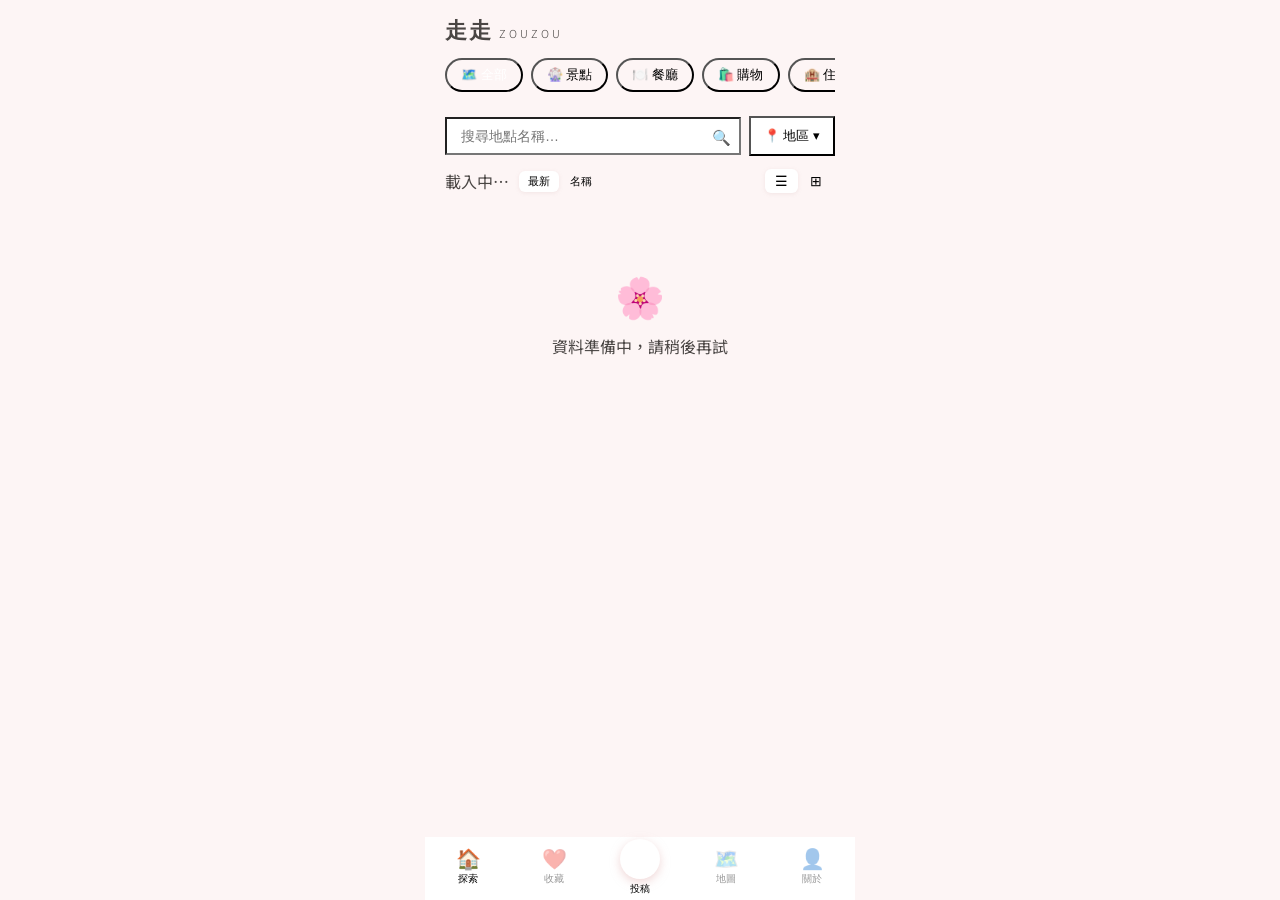
==== index.html @ 534c2629 "Update index.html" ====
<!DOCTYPE html>

<html lang="zh-Hant">
<head>
<meta charset="UTF-8">
<meta name="viewport" content="width=device-width, initial-scale=1.0">
<title>走走 ZOUZOU</title>
<link rel="manifest" href="manifest.json">
<link rel="apple-touch-icon" href="icon-512.png">
<link rel="icon" href="data:image/svg+xml,<svg xmlns='http://www.w3.org/2000/svg' viewBox='0 0 100 100'><text y='.9em' font-size='90'>👣</text></svg>">
<meta name="apple-mobile-web-app-capable" content="yes">
<meta name="apple-mobile-web-app-status-bar-style" content="default">
<meta name="apple-mobile-web-app-title" content="走走">
<meta name="theme-color" content="#FDF5F5">
<link rel="manifest" href="manifest.json">
<link rel="icon" type="image/png" href="favicon.png">
<meta name="apple-mobile-web-app-capable" content="yes">
<meta name="apple-mobile-web-app-status-bar-style" content="default">
<meta name="apple-mobile-web-app-title" content="走走">
<link rel="apple-touch-icon" href="icon-192.png">
<meta name="theme-color" content="#E4B6B6">
<link href="https://fonts.googleapis.com/css2?family=Noto+Serif+TC:wght@400;600;700&family=Noto+Sans+TC:wght@300;400;500&display=swap" rel="stylesheet">
<style>
  :root {
    --bg: #FDF5F5;
    --card: #FFFFFF;
    --primary: #E4B6B6;
    --primary-dark: #C99090;
    --primary-light: #F5DEDE;
    --text: #4A4644;
    --text-light: #8A7F7D;
    --text-xs: #B0A6A4;
    --border: #F0E8E8;
    --shadow: 0 2px 12px rgba(180,140,140,0.10);
    --shadow-hover: 0 6px 24px rgba(180,140,140,0.18);
    --radius: 16px;
    --radius-sm: 10px;
  }
  * { box-sizing: border-box; margin: 0; padding: 0; }
  body {
    font-family: 'Noto Sans TC', sans-serif;
    background: var(--bg); color: var(--text);
    min-height: 100vh; max-width: 430px; margin: 0 auto;
  }

/* HEADER */
.header {
background: var(–bg); padding: 16px 20px 10px;
position: sticky; top: 0; z-index: 100;
border-bottom: 1px solid var(–border);
}
.header-top { display: flex; align-items: center; justify-content: space-between; margin-bottom: 12px; }
.logo { display: flex; align-items: baseline; gap: 6px; }
.logo-zh { font-family: ‘Noto Serif TC’, serif; font-size: 22px; font-weight: 700; letter-spacing: 2px; }
.logo-en { font-size: 11px; font-weight: 300; color: var(–text-light); letter-spacing: 3px; }
.icon-btn {
width: 36px; height: 36px; border-radius: 50%; border: none;
background: var(–primary-light); color: var(–primary-dark);
font-size: 16px; cursor: pointer; display: flex; align-items: center; justify-content: center;
transition: background 0.2s;
}
.icon-btn:hover { background: var(–primary); }
.cat-scroll { display: flex; gap: 8px; overflow-x: auto; padding-bottom: 4px; scrollbar-width: none; }
.cat-scroll::-webkit-scrollbar { display: none; }
.cat-tab {
flex-shrink: 0; padding: 6px 14px; border-radius: 20px;
border: 1.5px solid var(–border); background: transparent;
font-family: ‘Noto Sans TC’, sans-serif; font-size: 13px;
color: var(–text-light); cursor: pointer; transition: all 0.2s; white-space: nowrap;
}
.cat-tab.active { background: var(–primary); border-color: var(–primary); color: white; font-weight: 500; }
.cat-tab:hover:not(.active) { border-color: var(–primary); color: var(–primary-dark); }

/* SEARCH */
.search-bar { display: flex; gap: 8px; padding: 10px 20px; align-items: center; }
.search-wrap { flex: 1; position: relative; }
.search-wrap input {
width: 100%; padding: 9px 36px 9px 14px;
border-radius: var(–radius-sm); border: 1.5px solid var(–border);
background: white; font-family: ‘Noto Sans TC’, sans-serif;
font-size: 14px; color: var(–text); outline: none; transition: border-color 0.2s;
}
.search-wrap input:focus { border-color: var(–primary); }
.search-wrap input::placeholder { color: var(–text-xs); }
.search-icon { position: absolute; right: 10px; top: 50%; transform: translateY(-50%); color: var(–text-xs); font-size: 15px; pointer-events: none; }
.region-btn {
flex-shrink: 0; padding: 9px 13px; border-radius: var(–radius-sm);
border: 1.5px solid var(–border); background: white;
font-size: 13px; color: var(–text-light); cursor: pointer; white-space: nowrap;
font-family: ‘Noto Sans TC’, sans-serif; transition: all 0.2s;
}
.region-btn:hover, .region-btn.selected { border-color: var(–primary); color: var(–primary-dark); }

/* VIEW TOGGLE */
.view-bar { display: flex; justify-content: space-between; align-items: center; padding: 0 20px 10px; }
.sort-btns { display: flex; background: var(–primary-light); border-radius: 8px; padding: 2px; gap: 2px; }
.sort-btn { padding: 3px 9px; border-radius: 6px; border: none; background: transparent; font-size: 11px; cursor: pointer; color: var(–primary-dark); font-family: ‘Noto Sans TC’, sans-serif; transition: all 0.2s; }
.sort-btn.active { background: white; box-shadow: 0 1px 4px rgba(180,140,140,0.15); font-weight: 500; }
.toggle-btns { display: flex; background: var(–primary-light); border-radius: 8px; padding: 3px; gap: 2px; }
.toggle-btn { padding: 4px 10px; border-radius: 6px; border: none; background: transparent; font-size: 14px; cursor: pointer; color: var(–primary-dark); transition: all 0.2s; }
.toggle-btn.active { background: white; box-shadow: 0 1px 4px rgba(180,140,140,0.15); }

/* CONTENT */
.content { padding: 0 16px 100px; }

/* LIST MODE */
.list-view { display: flex; flex-direction: column; gap: 10px; }
.list-item {
display: flex; align-items: center; gap: 12px;
background: white; border-radius: var(–radius);
padding: 14px 16px; box-shadow: var(–shadow);
cursor: pointer; transition: box-shadow 0.2s, transform 0.15s;
animation: fadeUp 0.3s ease both;
}
.list-item:hover { box-shadow: var(–shadow-hover); transform: translateY(-1px); }
.list-emoji { width: 48px; height: 48px; border-radius: 12px; background: var(–bg); display: flex; align-items: center; justify-content: center; font-size: 26px; flex-shrink: 0; }
.list-info { flex: 1; min-width: 0; }
.list-name { font-family: ‘Noto Serif TC’, serif; font-size: 15px; font-weight: 600; margin-bottom: 4px; white-space: nowrap; overflow: hidden; text-overflow: ellipsis; }
.list-meta { display: flex; gap: 6px; align-items: center; flex-wrap: wrap; }
.region-tag { font-size: 11px; color: var(–primary-dark); background: var(–primary-light); padding: 2px 8px; border-radius: 20px; }
.type-tag { font-size: 11px; color: var(–text-light); }
.list-arrow { color: var(–text-xs); font-size: 18px; flex-shrink: 0; }

/* CARD MODE */
.card-view { display: grid; grid-template-columns: 1fr 1fr; gap: 10px; }
.card-item {
background: white; border-radius: var(–radius); overflow: hidden;
box-shadow: var(–shadow); cursor: pointer;
transition: box-shadow 0.2s, transform 0.15s;
animation: fadeUp 0.3s ease both;
}
.card-item:hover { box-shadow: var(–shadow-hover); transform: translateY(-2px); }
.card-img-wrap {
width: 100%; aspect-ratio: 4/3; background: var(–primary-light);
display: flex; align-items: center; justify-content: center;
font-size: 36px; overflow: hidden;
}
.card-img-wrap img { width: 100%; height: 100%; object-fit: cover; display: block; }
.card-body { padding: 10px 12px 12px; }
.card-name { font-family: ‘Noto Serif TC’, serif; font-size: 14px; font-weight: 600; margin-bottom: 6px; line-height: 1.4; }
.card-tags { display: flex; gap: 4px; flex-wrap: wrap; }
.card-region-tag { font-size: 10px; color: var(–primary-dark); background: var(–primary-light); padding: 2px 7px; border-radius: 10px; }
.card-tag { font-size: 10px; color: var(–text-light); background: var(–bg); padding: 2px 7px; border-radius: 10px; }

/* DETAIL PAGE - 全頁面取代 modal */
.detail-page {
position: fixed; top: 0; left: 0; right: 0; bottom: 0;
background: var(–bg);
z-index: 200; overflow-y: auto; overflow-x: hidden;
transform: translateX(100%);
transition: transform 0.32s cubic-bezier(.4,0,.2,1);
width: 100%;
}
.detail-page.open { transform: translateX(0); }

.detail-back {
position: sticky; top: 0; z-index: 10;
padding: 12px 16px;
background: var(–bg);
display: flex; align-items: center; justify-content: space-between;
}
.detail-back button {
background: none; border: none; cursor: pointer;
font-family: ‘Noto Sans TC’, sans-serif;
font-size: 14px; color: var(–text-light);
display: flex; align-items: center; gap: 4px;
padding: 6px 10px; border-radius: 20px;
transition: background 0.2s;
}
.detail-back button:hover { background: var(–primary-light); }

/* 照片：4:3，contain，無圖片時淺色底 */
.detail-photo {
width: 100%; aspect-ratio: 4/3;
display: flex; align-items: center; justify-content: center;
overflow: hidden; background: var(–bg);
font-size: 64px;
}
.detail-photo.no-image {
background: var(–primary-light); /* emoji時用淺粉底 */
}
.detail-photo img { width: 100%; height: 100%; object-fit: contain; display: block; }

.detail-body { padding: 18px 20px 100px; }
.detail-header { display: flex; justify-content: space-between; align-items: flex-start; margin-bottom: 12px; }
.detail-title { font-family: ‘Noto Serif TC’, serif; font-size: 22px; font-weight: 700; flex: 1; margin-right: 8px; line-height: 1.3; }
.detail-region { font-size: 12px; color: var(–primary-dark); background: var(–primary-light); padding: 4px 10px; border-radius: 20px; flex-shrink: 0; margin-top: 4px; white-space: nowrap; }
.detail-tags { display: flex; gap: 6px; flex-wrap: wrap; margin-bottom: 14px; }
.detail-tag { font-size: 12px; color: var(–text-light); background: white; padding: 5px 12px; border-radius: 20px; border: 1px solid var(–border); }
.detail-desc { font-size: 14px; line-height: 1.8; color: var(–text-light); margin-bottom: 14px; }
.detail-note {
background: #FFF8F0; border-left: 3px solid var(–primary);
padding: 10px 14px; border-radius: 0 8px 8px 0;
font-size: 13px; color: var(–text); line-height: 1.8; margin-bottom: 16px;
}
.detail-note-label { font-weight: 500; color: var(–primary-dark); margin-bottom: 3px; font-size: 12px; }
.detail-info { margin-bottom: 18px; }
.detail-info-row { display: flex; gap: 10px; align-items: flex-start; padding: 10px 0; border-bottom: 1px solid var(–border); font-size: 14px; }
.detail-info-row:last-child { border-bottom: none; }
.detail-info-icon { color: var(–primary); flex-shrink: 0; width: 20px; text-align: center; font-size: 16px; }
.detail-info-text { color: var(–text-light); line-height: 1.6; word-break: break-all; }
.detail-info-text a { color: var(–primary-dark); text-decoration: none; }
.detail-actions { display: flex; gap: 8px; }

.btn-nav {
flex: 1; padding: 13px; background: var(–primary); color: white;
border: none; border-radius: var(–radius-sm);
font-family: ‘Noto Sans TC’, sans-serif; font-size: 14px; font-weight: 500;
cursor: pointer; transition: background 0.2s;
}
.btn-nav:hover { background: var(–primary-dark); }
.btn-outline {
padding: 13px 16px; background: white; color: var(–primary-dark);
border: 1.5px solid var(–primary-light); border-radius: var(–radius-sm);
font-family: ‘Noto Sans TC’, sans-serif; font-size: 14px;
cursor: pointer; transition: all 0.2s; white-space: nowrap;
}
.btn-outline:hover { background: var(–primary-light); }

/* 收藏按鈕 */
.fav-btn {
width: 36px; height: 36px; border-radius: 50%; border: none;
background: white; border: 1.5px solid var(–border);
font-size: 18px; cursor: pointer; display: flex; align-items: center; justify-content: center;
transition: all 0.2s; flex-shrink: 0;
}
.fav-btn.active { background: var(–primary-light); border-color: var(–primary); }
.fav-btn:hover { border-color: var(–primary); }

/* 收藏頁 */
.fav-page { padding: 16px 16px 100px; display: none; }
.fav-page.show { display: block; }
.fav-page-title {
font-family: ‘Noto Serif TC’, serif; font-size: 18px; font-weight: 700;
margin-bottom: 16px; padding: 4px 4px 12px;
border-bottom: 1px solid var(–border);
}
.fav-empty { text-align: center; padding: 60px 20px; color: var(–text-xs); }
.fav-empty-emoji { font-size: 36px; margin-bottom: 10px; }

/* 列表卡片上的收藏心 */
.list-fav-heart {
font-size: 16px; flex-shrink: 0; cursor: pointer;
color: var(–border); transition: color 0.2s; padding: 4px;
}
.list-fav-heart.active { color: var(–primary); }
.dropdown-wrap { position: relative; }
.region-dropdown {
position: absolute; top: calc(100% + 6px); right: 0;
background: white; border-radius: var(–radius);
box-shadow: var(–shadow-hover); padding: 12px;
display: none; grid-template-columns: repeat(3,1fr); gap: 6px;
z-index: 300; width: 220px;
}
.region-dropdown.open { display: grid; }
.region-option {
padding: 7px 4px; border-radius: 8px; border: none;
background: var(–bg); font-size: 13px; color: var(–text);
cursor: pointer; text-align: center; transition: all 0.15s;
font-family: ‘Noto Sans TC’, sans-serif;
}
.region-option:hover, .region-option.active { background: var(–primary-light); color: var(–primary-dark); }
.region-option.all-opt { grid-column: span 3; background: var(–primary-light); color: var(–primary-dark); font-weight: 500; }

/* SUBMIT MODAL */
.submit-overlay {
position: fixed; inset: 0; background: rgba(74,70,68,0.4); backdrop-filter: blur(4px);
z-index: 400; display: flex; align-items: flex-end;
opacity: 0; pointer-events: none; transition: opacity 0.3s;
}
.submit-overlay.open { opacity: 1; pointer-events: all; }
.submit-modal {
background: white; border-radius: 24px 24px 0 0;
width: 100%; max-width: 430px; padding: 0 20px 40px;
transform: translateY(100%); transition: transform 0.35s cubic-bezier(.4,0,.2,1);
max-height: 85vh; overflow-y: auto;
}
.submit-overlay.open .submit-modal { transform: translateY(0); }
.submit-handle { width: 36px; height: 4px; background: var(–border); border-radius: 2px; margin: 12px auto 16px; }
.submit-title { font-family: ‘Noto Serif TC’, serif; font-size: 18px; font-weight: 700; margin-bottom: 4px; }
.submit-subtitle { font-size: 12px; color: var(–text-light); margin-bottom: 20px; }
.form-group { margin-bottom: 14px; }
.form-label { font-size: 12px; color: var(–text-light); margin-bottom: 5px; display: block; }
.form-input, .form-select, .form-textarea {
width: 100%; padding: 10px 14px; border: 1.5px solid var(–border);
border-radius: var(–radius-sm); font-family: ‘Noto Sans TC’, sans-serif;
font-size: 14px; color: var(–text); background: var(–bg); outline: none; transition: border-color 0.2s;
}
.form-input:focus, .form-select:focus, .form-textarea:focus { border-color: var(–primary); }
.form-textarea { resize: vertical; min-height: 70px; }
.form-row { display: grid; grid-template-columns: 1fr 1fr; gap: 10px; }
.form-hint { font-size: 11px; color: var(–text-xs); margin-top: 4px; }
.btn-submit {
width: 100%; padding: 13px; background: var(–primary); color: white; border: none;
border-radius: var(–radius-sm); font-family: ‘Noto Sans TC’, sans-serif;
font-size: 15px; font-weight: 500; cursor: pointer; transition: background 0.2s; margin-top: 6px;
}
.btn-submit:hover { background: var(–primary-dark); }
.btn-submit:disabled { background: var(–text-xs); cursor: not-allowed; }

/* LOADING */
.loading { text-align: center; padding: 60px 20px; color: var(–text-xs); }
.loading-spinner { font-size: 32px; animation: spin 1s linear infinite; display: inline-block; }
@keyframes spin { to { transform: rotate(360deg); } }

/* EMPTY */
.empty { text-align: center; padding: 60px 20px; color: var(–text-xs); }
.empty-emoji { font-size: 40px; margin-bottom: 10px; }

/* BOTTOM NAV */
.bottom-nav {
position: fixed; bottom: 0; left: 50%; transform: translateX(-50%);
width: 100%; max-width: 430px; background: white;
border-top: 1px solid var(–border);
display: flex; padding: 8px 0 env(safe-area-inset-bottom, 8px); z-index: 150;
}
.nav-item {
flex: 1; display: flex; flex-direction: column; align-items: center; gap: 3px;
padding: 4px 0; cursor: pointer; border: none; background: transparent;
color: var(–text-xs); font-size: 10px; font-family: ‘Noto Sans TC’, sans-serif;
transition: color 0.2s;
}
.nav-item { opacity: 0.4; }
.nav-item.active { color: var(–primary-dark); opacity: 1; }
.nav-item.submit-nav { opacity: 1; } /* 投稿按鈕常駐顯示 */
.nav-icon { font-size: 20px; line-height: 1; }
.nav-item.submit-nav .nav-icon {
background: var(–primary); color: white;
width: 40px; height: 40px; border-radius: 50%;
display: flex; align-items: center; justify-content: center;
font-size: 22px; font-weight: 300;
box-shadow: 0 3px 10px rgba(228,182,182,0.55);
margin-top: -10px;
}
.nav-item.submit-nav { color: var(–primary-dark); }

/* ABOUT PAGE */
.about-page { padding: 24px 20px 100px; display: none; }
.about-page.show { display: block; }
.about-logo { text-align: center; margin-bottom: 24px; }
.about-logo .big-logo { font-family: ‘Noto Serif TC’, serif; font-size: 36px; font-weight: 700; letter-spacing: 4px; }
.about-logo .big-en { font-size: 13px; letter-spacing: 5px; color: var(–text-light); margin-top: 2px; }
.about-version { display: inline-block; background: var(–primary-light); color: var(–primary-dark); font-size: 11px; padding: 3px 10px; border-radius: 20px; margin-top: 8px; }
.about-section { background: white; border-radius: var(–radius); padding: 16px; margin-bottom: 12px; box-shadow: var(–shadow); }
.about-section-title { font-weight: 600; font-size: 14px; margin-bottom: 8px; color: var(–text); }
.about-section p { font-size: 13px; color: var(–text-light); line-height: 1.8; }
.about-intro { background: transparent; box-shadow: none; padding: 0 4px 4px; border: none; }
.about-intro p { font-size: 12px; color: var(–text-xs); line-height: 1.9; margin-bottom: 0; white-space: nowrap; overflow: hidden; text-overflow: ellipsis; }
.about-intro p:last-child { margin-bottom: 0; }

/* ANIMATIONS */
@keyframes fadeUp { from { opacity: 0; transform: translateY(12px); } to { opacity: 1; transform: translateY(0); } }
.list-item:nth-child(1){animation-delay:.03s}.list-item:nth-child(2){animation-delay:.07s}
.list-item:nth-child(3){animation-delay:.11s}.list-item:nth-child(4){animation-delay:.15s}
.list-item:nth-child(5){animation-delay:.19s}.list-item:nth-child(6){animation-delay:.23s}
.card-item:nth-child(1){animation-delay:.03s}.card-item:nth-child(2){animation-delay:.07s}
.card-item:nth-child(3){animation-delay:.11s}.card-item:nth-child(4){animation-delay:.15s}
.card-item:nth-child(5){animation-delay:.19s}.card-item:nth-child(6){animation-delay:.23s}

/* toast */
.toast {
position: fixed; bottom: 90px; left: 50%; transform: translateX(-50%) translateY(20px);
background: var(–text); color: white; padding: 10px 20px; border-radius: 20px;
font-size: 13px; z-index: 500; opacity: 0; transition: all 0.3s; pointer-events: none; white-space: nowrap;
}
.toast.show { opacity: 1; transform: translateX(-50%) translateY(0); }
</style>

</head>
<body>

<!-- ══ CONFIG ══════════════════════════════════════════════════════ -->

<script>
  // ★ 請填入你的設定
  const SHEET_ID = '1aKIQ0zshgJr3PQObU6ulKaSjX-NdwerYacrzs6Ku3LY';
  const SHEET_NAME = '走走_親子友善地標清單';  // 正式資料分頁名稱

  // ★ Google Forms 投稿表單網址（建好後貼在這裡）
  const SUBMIT_FORM_URL = 'https://docs.google.com/forms/d/1eM3H_EOUjevBcKBK2BinA1ZXA5YjCwEfK7uqXCeTvVE/viewform';
</script>

<!-- ══════════════════════════════════════════════════════════════ -->

<!-- HEADER -->

<header class="header">
  <div class="header-top">
    <div class="logo">
      <span class="logo-zh">走走</span>
      <span class="logo-en">ZOUZOU</span>
    </div>

  </div>
  <div class="cat-scroll" id="catScroll">
    <button class="cat-tab active" data-cat="全部">🗺️ 全部</button>
    <button class="cat-tab" data-cat="景點">🎡 景點</button>
    <button class="cat-tab" data-cat="餐廳">🍽️ 餐廳</button>
    <button class="cat-tab" data-cat="購物">🛍️ 購物</button>
    <button class="cat-tab" data-cat="住宿">🏨 住宿</button>
  </div>
</header>

<!-- SEARCH BAR -->

<div class="search-bar" id="searchBar">
  <div class="search-wrap">
    <input type="text" id="searchInput" placeholder="搜尋地點名稱…">
    <span class="search-icon">🔍</span>
  </div>
  <div class="dropdown-wrap">
    <button class="region-btn" id="regionBtn">📍 地區 ▾</button>
    <div class="region-dropdown" id="regionDropdown">
      <button class="region-option all-opt" data-region="全部">全部地區</button>
      <button class="region-option" data-region="台北">台北</button>
      <button class="region-option" data-region="新北">新北</button>
      <button class="region-option" data-region="基隆">基隆</button>
      <button class="region-option" data-region="桃園">桃園</button>
      <button class="region-option" data-region="新竹">新竹</button>
      <button class="region-option" data-region="苗栗">苗栗</button>
      <button class="region-option" data-region="台中">台中</button>
      <button class="region-option" data-region="彰化">彰化</button>
      <button class="region-option" data-region="南投">南投</button>
      <button class="region-option" data-region="雲林">雲林</button>
      <button class="region-option" data-region="嘉義">嘉義</button>
      <button class="region-option" data-region="台南">台南</button>
      <button class="region-option" data-region="高雄">高雄</button>
      <button class="region-option" data-region="屏東">屏東</button>
      <button class="region-option" data-region="台東">台東</button>
      <button class="region-option" data-region="花蓮">花蓮</button>
      <button class="region-option" data-region="宜蘭">宜蘭</button>
    </div>
  </div>
</div>

<!-- VIEW BAR -->

<div class="view-bar" id="viewBar">
  <div style="display:flex; align-items:center; gap:8px;">
    <span class="result-count" id="resultCount">載入中…</span>
    <div class="sort-btns">
      <button class="sort-btn active" id="sortTime" onclick="setSort('time')">最新</button>
      <button class="sort-btn" id="sortName" onclick="setSort('name')">名稱</button>
    </div>
  </div>
  <div class="toggle-btns">
    <button class="toggle-btn active" id="listToggle" onclick="setView('list')">☰</button>
    <button class="toggle-btn" id="cardToggle" onclick="setView('card')">⊞</button>
  </div>
</div>

<!-- MAIN CONTENT -->

<div id="mainContent">
  <div class="content" id="content">
    <div class="loading"><div class="loading-spinner">🌸</div><div style="margin-top:12px;font-size:13px;">資料載入中…</div></div>
  </div>
</div>

<!-- ABOUT PAGE -->

<div class="about-page" id="aboutPage">
  <div class="about-logo">
    <div class="big-logo">走走</div>
    <div class="big-en">ZOUZOU</div>
    <div class="about-version">v1.0 · 2026-04-21</div>
  </div>
  <div class="about-section about-intro">
    <p style="font-size:14px; font-weight:600; color:var(--text); white-space:normal; text-align:center; margin-bottom:8px;">走走 ZOUZOU｜你的育兒好去處</p>
    <p style="text-align:center; white-space:normal;">不定期更新全台親子好去處</p>
    <p style="text-align:center; white-space:normal;">設施資訊一手掌握，一鍵導航直達</p>
    <p style="text-align:center; white-space:normal;">讓每一次出門，都多一點陪伴時間❤️</p>
  </div>
  <div class="about-section">
    <div class="about-section-title">📖 使用說明</div>
    <p>上方可依「類別」或「地區」篩選地點，也可以直接輸入名稱搜尋。找到喜歡的地方，點進去就能看詳細資訊，或一鍵開啟地圖導航 🧭</p>
    <p style="margin-top:8px;">右上角的 ☰ 和 ⊞ 可以切換列表或卡片的顯示方式，依個人喜好選擇就好！</p>
  </div>
  <div class="about-section">
    <div class="about-section-title">✏️ 投稿地點</div>
    <p>去過什麼好地方想分享嗎？點下方「＋」按鈕，填寫基本資訊送出，審核後會盡快上架！</p>
  </div>
  <div style="text-align:center; padding: 16px 0 0; font-size: 12px; color: var(--text-xs);">
    持續更新中 · v1.0 · 2026-04-21
  </div>
</div>

<!-- DETAIL PAGE -->

<div class="detail-page" id="detailPage">
  <div class="detail-back">
    <button onclick="closeDetail()">‹ 返回列表</button>
    <button class="fav-btn" id="detailFavBtn" onclick="toggleFavFromDetail()">🤍</button>
  </div>
  <div class="detail-photo" id="detailPhoto">📍</div>
  <div class="detail-body">
    <div class="detail-header">
      <div class="detail-title" id="detailTitle"></div>
      <div class="detail-region" id="detailRegion"></div>
    </div>
    <div class="detail-tags" id="detailTags"></div>
    <div class="detail-desc" id="detailDesc"></div>
    <div class="detail-note" id="detailNote" style="display:none">
      <div class="detail-note-label">⭐️ 私房提醒</div>
      <div id="detailNoteText"></div>
    </div>
    <div class="detail-info" id="detailInfo"></div>
    <div class="detail-actions" id="detailActions"></div>
  </div>
</div>

<!-- FAV PAGE -->

<div class="fav-page" id="favPage">
  <div class="fav-page-title">🤍 我的收藏</div>
  <div id="favContent"></div>
</div>

<!-- SUBMIT MODAL -->

<div class="submit-overlay" id="submitOverlay">
  <div class="submit-modal">
    <div class="submit-handle"></div>
    <div class="submit-title">✏️ 投稿地點</div>
    <div class="submit-subtitle">發現好去處？分享給大家，Yui 審核後會上架 🙌</div>

```
<div class="form-row">
  <div class="form-group">
    <label class="form-label">類別 *</label>
    <select class="form-select" id="f_cat">
      <option value="">請選擇</option>
      <option>景點</option><option>餐廳</option><option>購物</option><option>住宿</option>
    </select>
  </div>
  <div class="form-group">
    <label class="form-label">地區 *</label>
    <select class="form-select" id="f_region">
      <option value="">請選擇</option>
      <option>台北</option><option>新北</option><option>基隆</option><option>桃園</option>
      <option>新竹</option><option>苗栗</option><option>台中</option><option>彰化</option>
      <option>南投</option><option>雲林</option><option>嘉義</option><option>台南</option>
      <option>高雄</option><option>屏東</option><option>台東</option><option>花蓮</option><option>宜蘭</option>
    </select>
  </div>
</div>

<div class="form-group">
  <label class="form-label">地點名稱 *</label>
  <input class="form-input" type="text" id="f_name" placeholder="請輸入地點正式名稱">
</div>

<div class="form-group">
  <label class="form-label">Google Maps 連結 *</label>
  <input class="form-input" type="url" id="f_maps" placeholder="https://maps.app.goo.gl/…">
  <div class="form-hint">在 Google Maps 找到地點後，點「分享」複製連結</div>
</div>

<div class="form-group">
  <label class="form-label">簡介（選填）</label>
  <textarea class="form-textarea" id="f_desc" placeholder="描述一下這個地方的特色，50字以內～"></textarea>
</div>

<div class="form-group">
  <label class="form-label">你的暱稱（選填）</label>
  <input class="form-input" type="text" id="f_nick" placeholder="匿名也沒關係">
</div>

<button class="btn-submit" id="submitBtn" onclick="submitForm()">📨 送出投稿</button>
```

  </div>
</div>

<!-- BOTTOM NAV -->

<nav class="bottom-nav">
  <button class="nav-item active" data-tab="home" onclick="setTab('home', this)">
    <span class="nav-icon">🏠</span>探索
  </button>
  <button class="nav-item" data-tab="fav" onclick="setTab('fav', this)">
    <span class="nav-icon">❤️</span>收藏
  </button>
  <button class="nav-item submit-nav" onclick="openSubmit()">
    <span class="nav-icon">＋</span>投稿
  </button>
  <button class="nav-item" data-tab="map" onclick="setTab('map', this)">
    <span class="nav-icon">🗺️</span>地圖
  </button>
  <button class="nav-item" data-tab="about" onclick="showAbout()">
    <span class="nav-icon">👤</span>關於
  </button>
</nav>

<!-- TOAST -->

<div class="toast" id="toast"></div>

<script>
// ══ STATE ══════════════════════════════════════════════════════════
let allPlaces = [];
let currentView = 'list';
let currentCat = '全部';
let currentRegion = '全部';
let currentSort = 'time';
let currentDetail = null;

// ══ DATA FETCH FROM GOOGLE SHEETS ══════════════════════════════════
async function loadData() {
  try {
    const encodedSheet = encodeURIComponent(SHEET_NAME);
    const url = `https://docs.google.com/spreadsheets/d/${SHEET_ID}/gviz/tq?tqx=out:json&sheet=${encodedSheet}`;
    const res = await fetch(url);
    const text = await res.text();
    // Google 回傳的格式是 /*O_o*/ google.visualization.Query.setResponse({...})
    const json = JSON.parse(text.match(/google\.visualization\.Query\.setResponse\(([\s\S]*)\)/)[1]);
    const rows = json.table.rows;
    const cols = json.table.cols.map(c => c.label);

    // 用欄位名稱比對，不區分大小寫，支援有無時間戳記欄位
    const colMap = {};
    cols.forEach((label, i) => { colMap[label.toLowerCase()] = i; });
    console.log('Sheets 欄位：', cols); // 除錯用

    const getByName = (row, ...names) => {
      for (const n of names) {
        const idx = colMap[n.toLowerCase()];
        if (idx !== undefined && row.c[idx] && row.c[idx].v !== null && row.c[idx].v !== undefined) {
          return String(row.c[idx].v).trim();
        }
      }
      return '';
    };

    allPlaces = rows.map((row, i) => ({
      id: i,
      name:     getByName(row, 'name', '名稱'),
      emoji:    getByName(row, 'emoji', '表情符號') || '📍',
      category: getByName(row, 'category', '類別'),
      tags:     getByName(row, 'tags', '類型/特色標籤', '標籤'),
      area:     getByName(row, 'area', '地區'),
      address:  getByName(row, 'address', '地址'),
      phone:    getByName(row, 'phone', '電話'),
      mapsUrl:  getByName(row, 'mapsurl', 'mapsUrl', '導航連結'),
      website:  getByName(row, 'website', '官網連結'),
      hours:    getByName(row, 'hours', '營業時間'),
      image:    getByName(row, 'image', '圖片網址'),
      notes:    getByName(row, 'notes', '備註'),
    })).filter(p => p.name);

    renderList();
  } catch (e) {
    console.error(e);
    document.getElementById('content').innerHTML = `
      <div class="empty">
        <div class="empty-emoji">🌸</div>
        <div>資料準備中，請稍後再試</div>
      </div>`;
  }
}

// ══ FILTER & RENDER ════════════════════════════════════════════════
function getFiltered() {
  const q = document.getElementById('searchInput').value.trim().toLowerCase();
  let result = allPlaces.filter(p => {
    if (currentCat !== '全部' && p.category !== currentCat) return false;
    if (currentRegion !== '全部' && p.area !== currentRegion) return false;
    if (q && !p.name.toLowerCase().includes(q) && !p.tags.toLowerCase().includes(q)) return false;
    return true;
  });
  if (currentSort === 'name') {
    result = [...result].sort((a, b) => a.name.localeCompare(b.name, 'zh-TW'));
  }
  // time: 保持原始順序（試算表由上到下 = 最舊到最新），反轉讓最新在前
  if (currentSort === 'time') {
    result = [...result].reverse();
  }
  return result;
}

function renderList() {
  const filtered = getFiltered();
  document.getElementById('resultCount').textContent = `共 ${filtered.length} 筆`;
  const el = document.getElementById('content');

  if (filtered.length === 0) {
    el.innerHTML = `<div class="empty"><div class="empty-emoji">🔍</div><div>找不到符合的地點</div></div>`;
    return;
  }

  if (currentView === 'list') {
    el.innerHTML = `<div class="list-view">${filtered.map(p => `
      <div class="list-item" onclick="openDetail(${p.id})">
        <div class="list-emoji">${p.emoji}</div>
        <div class="list-info">
          <div class="list-name">${p.name}</div>
          <div class="list-meta">
            <span class="region-tag">${p.area}</span>
            ${p.tags ? p.tags.split(/[,，、]/).map(t => t.trim()).filter(Boolean).map(t => `<span class="type-tag">${t}</span>`).join('') : ''}
          </div>
        </div>
        <div class="list-arrow">›</div>
      </div>`).join('')}</div>`;
  } else {
    el.innerHTML = `<div class="card-view">${filtered.map(p => `
      <div class="card-item" onclick="openDetail(${p.id})">
        <div class="card-img-wrap">
          ${p.image
            ? `<img src="${p.image}" alt="${p.name}" onerror="this.parentElement.innerHTML='${p.emoji}'">`
            : p.emoji}
        </div>
        <div class="card-body">
          <div class="card-name">${p.name}</div>
          <div class="card-tags">
            <span class="card-region-tag">${p.area}</span>
            ${p.category ? `<span class="card-tag">${p.category}</span>` : ''}
          </div>
        </div>
      </div>`).join('')}</div>`;
  }
}

// ══ DETAIL PAGE ════════════════════════════════════════════════════
function openDetail(id) {
  const p = allPlaces.find(x => x.id === id);
  if (!p) return;
  currentDetail = p;

  // 照片
  const photo = document.getElementById('detailPhoto');
  if (p.image) {
    photo.classList.remove('no-image');
    photo.innerHTML = `<img src="${p.image}" alt="${p.name}" onerror="this.parentElement.classList.add('no-image');this.parentElement.innerHTML='${p.emoji}'">`;
  } else {
    photo.classList.add('no-image');
    photo.innerHTML = p.emoji;
  }

  document.getElementById('detailTitle').textContent = p.name;
  document.getElementById('detailRegion').textContent = p.area;

  // 標籤
  const tagsEl = document.getElementById('detailTags');
  if (p.tags) {
    const tagList = p.tags.split(/[,，、]/).map(t => t.trim()).filter(Boolean);
    tagsEl.innerHTML = tagList.map(t => `<span class="detail-tag">${t}</span>`).join('');
  } else {
    tagsEl.innerHTML = '';
  }

  // 簡介
  const descEl = document.getElementById('detailDesc');
  if (p.notes && !p.address && !p.phone && !p.hours) {
    // 如果只有 notes 沒有其他資訊，notes 當簡介用
    descEl.textContent = '';
  } else {
    descEl.textContent = '';
  }
  // notes 欄在試算表裡同時當作「備註/私房提醒」
  if (p.notes) {
    document.getElementById('detailNote').style.display = '';
    document.getElementById('detailNoteText').textContent = p.notes;
  } else {
    document.getElementById('detailNote').style.display = 'none';
  }

  // 資訊列
  let info = '';
  if (p.address) info += `<div class="detail-info-row"><span class="detail-info-icon">📍</span><span class="detail-info-text">${p.address}</span></div>`;
  if (p.phone)   info += `<div class="detail-info-row"><span class="detail-info-icon">📞</span><span class="detail-info-text"><a href="tel:${p.phone}">${p.phone}</a></span></div>`;
  if (p.hours) {
    // 支援試算表內 Enter 換行，以及空格+週/（ 自動斷行
    const hoursHtml = p.hours
      .replace(/\n/g, '<br>')
      .replace(/\s+(週|（|\()/g, '<br>$1')
      .replace(/\s{2,}/g, '<br>');
    info += `<div class="detail-info-row"><span class="detail-info-icon">🕐</span><span class="detail-info-text">${hoursHtml}</span></div>`;
  }
  document.getElementById('detailInfo').innerHTML = info;

  // 按鈕
  let actions = '';
  if (p.mapsUrl) actions += `<button class="btn-nav" onclick="window.open('${p.mapsUrl}','_blank')">🧭 導航前往</button>`;
  if (p.website) actions += `<button class="btn-outline" onclick="window.open('${p.website}','_blank')">🔗 官網</button>`;
  document.getElementById('detailActions').innerHTML = actions;

  document.getElementById('detailPage').dataset.from = 'list';
  document.getElementById('detailPage').classList.add('open');
  document.getElementById('detailPage').scrollTop = 0;
  updateDetailFavBtn(isFav(id));
}

function closeDetail() {
  const from = document.getElementById('detailPage').dataset.from;
  document.getElementById('detailPage').classList.remove('open');
  if (from === 'fav') renderFavPage();
}

// ══ FAVOURITES ═════════════════════════════════════════════════════
function getFavs() {
  try { return JSON.parse(localStorage.getItem('zouzou_favs') || '[]'); } catch { return []; }
}
function saveFavs(favs) {
  localStorage.setItem('zouzou_favs', JSON.stringify(favs));
}
function isFav(id) { return getFavs().includes(id); }
function toggleFav(id) {
  let favs = getFavs();
  if (favs.includes(id)) {
    favs = favs.filter(f => f !== id);
    showToast('已取消收藏');
  } else {
    favs.push(id);
    showToast('✅ 已加入收藏！');
  }
  saveFavs(favs);
  return favs.includes(id);
}

function toggleFavFromDetail() {
  if (!currentDetail) return;
  const isNowFav = toggleFav(currentDetail.id);
  updateDetailFavBtn(isNowFav);
  renderList(); // 更新列表上的心形
}

function updateDetailFavBtn(active) {
  const btn = document.getElementById('detailFavBtn');
  btn.textContent = active ? '❤️' : '🤍';
  btn.classList.toggle('active', active);
}

function renderFavPage() {
  const favIds = getFavs();
  const el = document.getElementById('favContent');
  if (favIds.length === 0) {
    el.innerHTML = `<div class="fav-empty"><div class="fav-empty-emoji">🤍</div><div>還沒有收藏的地點</div><div style="font-size:11px;margin-top:6px;">在地點詳細頁點右上角的心形加入收藏</div></div>`;
    return;
  }
  const favPlaces = favIds.map(id => allPlaces.find(p => p.id === id)).filter(Boolean);
  el.innerHTML = `<div class="list-view">${favPlaces.map(p => `
    <div class="list-item" onclick="openDetailFromFav(${p.id})">
      <div class="list-emoji">${p.emoji}</div>
      <div class="list-info">
        <div class="list-name">${p.name}</div>
        <div class="list-meta">
          <span class="region-tag">${p.area}</span>
          ${p.tags ? p.tags.split(/[,，、]/).map(t => t.trim()).filter(Boolean).map(t => `<span class="type-tag">${t}</span>`).join('') : ''}
        </div>
      </div>
      <span class="list-fav-heart active" onclick="removeFavFromList(event,${p.id})">❤️</span>
    </div>`).join('')}</div>`;
}

function openDetailFromFav(id) {
  openDetail(id);
  // 返回後回到收藏頁
  document.getElementById('detailPage').dataset.from = 'fav';
}

function removeFavFromList(e, id) {
  e.stopPropagation();
  toggleFav(id);
  renderFavPage();
}
function openSubmit() {
  if (!SUBMIT_FORM_URL) {
    showToast('⚙️ 投稿功能設定中，敬請期待！');
    return;
  }
  window.open(SUBMIT_FORM_URL, '_blank');
}


// ══ UI CONTROLS ════════════════════════════════════════════════════
function setSort(s) {
  currentSort = s;
  document.getElementById('sortTime').classList.toggle('active', s === 'time');
  document.getElementById('sortName').classList.toggle('active', s === 'name');
  renderList();
}

function setView(v) {
  currentView = v;
  document.getElementById('listToggle').classList.toggle('active', v === 'list');
  document.getElementById('cardToggle').classList.toggle('active', v === 'card');
  renderList();
}

// 類別 tabs
document.getElementById('catScroll').addEventListener('click', e => {
  const tab = e.target.closest('.cat-tab');
  if (!tab) return;
  document.querySelectorAll('.cat-tab').forEach(t => t.classList.remove('active'));
  tab.classList.add('active');
  currentCat = tab.dataset.cat;
  renderList();
});

// 搜尋
document.getElementById('searchInput').addEventListener('input', renderList);

// 地區 dropdown
document.getElementById('regionBtn').addEventListener('click', (e) => {
  e.stopPropagation();
  document.getElementById('regionDropdown').classList.toggle('open');
});
document.getElementById('regionDropdown').addEventListener('click', e => {
  const opt = e.target.closest('.region-option');
  if (!opt) return;
  currentRegion = opt.dataset.region;
  const btn = document.getElementById('regionBtn');
  btn.textContent = currentRegion === '全部' ? '📍 地區 ▾' : `📍 ${currentRegion} ▾`;
  btn.classList.toggle('selected', currentRegion !== '全部');
  document.querySelectorAll('.region-option').forEach(o => o.classList.remove('active'));
  opt.classList.add('active');
  document.getElementById('regionDropdown').classList.remove('open');
  renderList();
});
document.addEventListener('click', () => {
  document.getElementById('regionDropdown').classList.remove('open');
});

// About / 頁面切換
function showAbout() {
  document.getElementById('mainContent').style.display = 'none';
  document.getElementById('searchBar').style.display = 'none';
  document.getElementById('viewBar').style.display = 'none';
  document.getElementById('catScroll').style.display = 'none';
  document.getElementById('favPage').classList.remove('show');
  document.getElementById('aboutPage').classList.add('show');
  document.querySelectorAll('.nav-item').forEach(n => n.classList.remove('active'));
  document.querySelector('[data-tab="about"]').classList.add('active');
}
function setTab(tab, el) {
  if (tab === 'home') {
    showHome();
    document.querySelectorAll('.nav-item').forEach(n => n.classList.remove('active'));
    el.classList.add('active');
  } else if (tab === 'about') {
    showAbout();
  } else if (tab === 'fav') {
    showFavPage();
    document.querySelectorAll('.nav-item').forEach(n => n.classList.remove('active'));
    el.classList.add('active');
  } else {
    showToast('🚧 功能開發中');
  }
}

function showFavPage() {
  document.getElementById('mainContent').style.display = 'none';
  document.getElementById('searchBar').style.display = 'none';
  document.getElementById('viewBar').style.display = 'none';
  document.getElementById('catScroll').style.display = 'none';
  document.getElementById('aboutPage').classList.remove('show');
  document.getElementById('favPage').classList.add('show');
  renderFavPage();
}

function showHome() {
  document.getElementById('mainContent').style.display = '';
  document.getElementById('searchBar').style.display = '';
  document.getElementById('viewBar').style.display = '';
  document.getElementById('catScroll').style.display = '';
  document.getElementById('aboutPage').classList.remove('show');
  document.getElementById('favPage').classList.remove('show');
}

// Toast
function showToast(msg) {
  const t = document.getElementById('toast');
  t.textContent = msg;
  t.classList.add('show');
  setTimeout(() => t.classList.remove('show'), 2800);
}

// ══ INIT ═══════════════════════════════════════════════════════════
loadData();
</script>

</body>
</html>
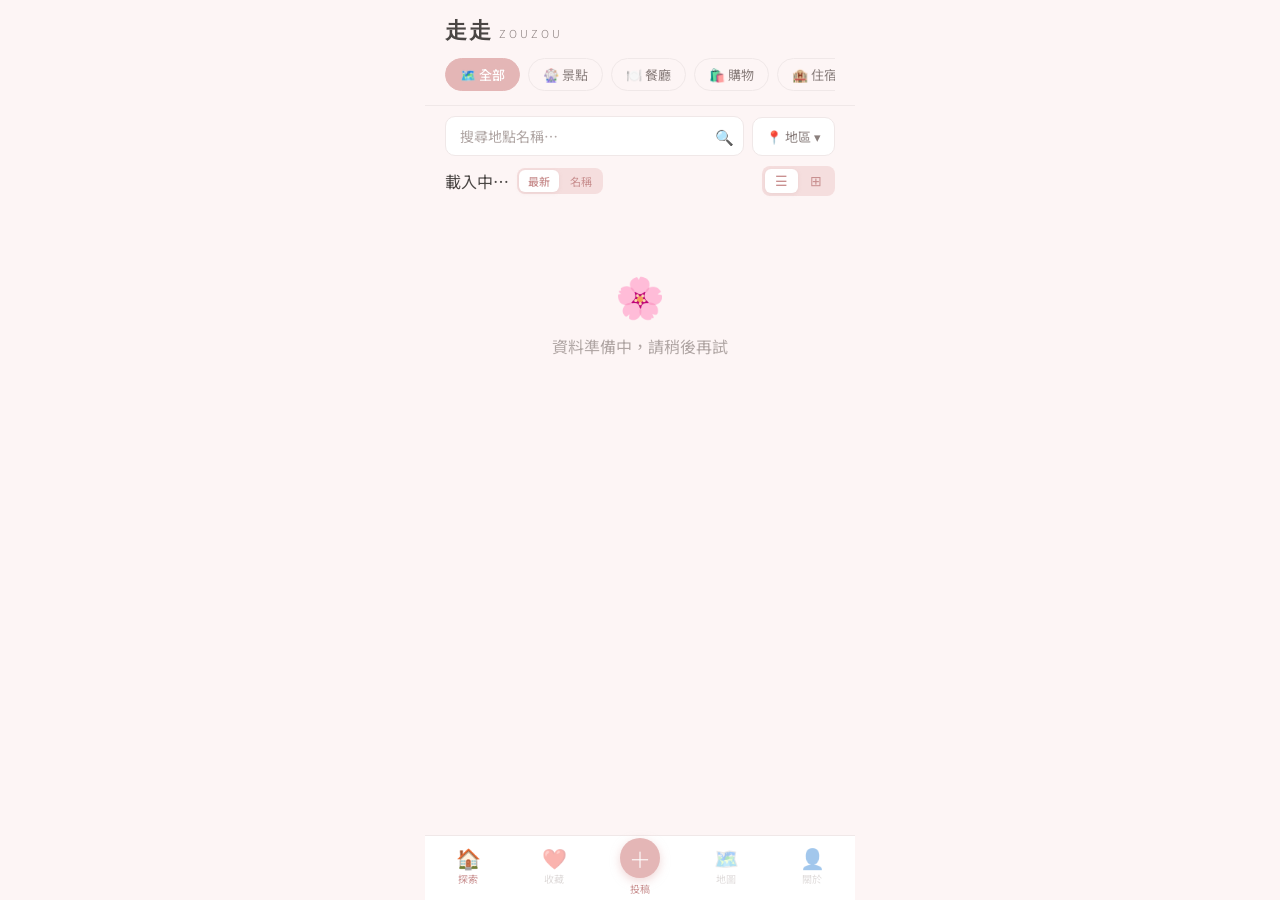
==== commit 3f6573d8: "Add files via upload" ====
--- a/index.html
+++ b/index.html
@@ -1,5 +1,4 @@
 <!DOCTYPE html>
-
 <html lang="zh-Hant">
 <head>
 <meta charset="UTF-8">
@@ -43,334 +42,332 @@
     min-height: 100vh; max-width: 430px; margin: 0 auto;
   }
 
-/* HEADER */
-.header {
-background: var(–bg); padding: 16px 20px 10px;
-position: sticky; top: 0; z-index: 100;
-border-bottom: 1px solid var(–border);
-}
-.header-top { display: flex; align-items: center; justify-content: space-between; margin-bottom: 12px; }
-.logo { display: flex; align-items: baseline; gap: 6px; }
-.logo-zh { font-family: ‘Noto Serif TC’, serif; font-size: 22px; font-weight: 700; letter-spacing: 2px; }
-.logo-en { font-size: 11px; font-weight: 300; color: var(–text-light); letter-spacing: 3px; }
-.icon-btn {
-width: 36px; height: 36px; border-radius: 50%; border: none;
-background: var(–primary-light); color: var(–primary-dark);
-font-size: 16px; cursor: pointer; display: flex; align-items: center; justify-content: center;
-transition: background 0.2s;
-}
-.icon-btn:hover { background: var(–primary); }
-.cat-scroll { display: flex; gap: 8px; overflow-x: auto; padding-bottom: 4px; scrollbar-width: none; }
-.cat-scroll::-webkit-scrollbar { display: none; }
-.cat-tab {
-flex-shrink: 0; padding: 6px 14px; border-radius: 20px;
-border: 1.5px solid var(–border); background: transparent;
-font-family: ‘Noto Sans TC’, sans-serif; font-size: 13px;
-color: var(–text-light); cursor: pointer; transition: all 0.2s; white-space: nowrap;
-}
-.cat-tab.active { background: var(–primary); border-color: var(–primary); color: white; font-weight: 500; }
-.cat-tab:hover:not(.active) { border-color: var(–primary); color: var(–primary-dark); }
-
-/* SEARCH */
-.search-bar { display: flex; gap: 8px; padding: 10px 20px; align-items: center; }
-.search-wrap { flex: 1; position: relative; }
-.search-wrap input {
-width: 100%; padding: 9px 36px 9px 14px;
-border-radius: var(–radius-sm); border: 1.5px solid var(–border);
-background: white; font-family: ‘Noto Sans TC’, sans-serif;
-font-size: 14px; color: var(–text); outline: none; transition: border-color 0.2s;
-}
-.search-wrap input:focus { border-color: var(–primary); }
-.search-wrap input::placeholder { color: var(–text-xs); }
-.search-icon { position: absolute; right: 10px; top: 50%; transform: translateY(-50%); color: var(–text-xs); font-size: 15px; pointer-events: none; }
-.region-btn {
-flex-shrink: 0; padding: 9px 13px; border-radius: var(–radius-sm);
-border: 1.5px solid var(–border); background: white;
-font-size: 13px; color: var(–text-light); cursor: pointer; white-space: nowrap;
-font-family: ‘Noto Sans TC’, sans-serif; transition: all 0.2s;
-}
-.region-btn:hover, .region-btn.selected { border-color: var(–primary); color: var(–primary-dark); }
-
-/* VIEW TOGGLE */
-.view-bar { display: flex; justify-content: space-between; align-items: center; padding: 0 20px 10px; }
-.sort-btns { display: flex; background: var(–primary-light); border-radius: 8px; padding: 2px; gap: 2px; }
-.sort-btn { padding: 3px 9px; border-radius: 6px; border: none; background: transparent; font-size: 11px; cursor: pointer; color: var(–primary-dark); font-family: ‘Noto Sans TC’, sans-serif; transition: all 0.2s; }
-.sort-btn.active { background: white; box-shadow: 0 1px 4px rgba(180,140,140,0.15); font-weight: 500; }
-.toggle-btns { display: flex; background: var(–primary-light); border-radius: 8px; padding: 3px; gap: 2px; }
-.toggle-btn { padding: 4px 10px; border-radius: 6px; border: none; background: transparent; font-size: 14px; cursor: pointer; color: var(–primary-dark); transition: all 0.2s; }
-.toggle-btn.active { background: white; box-shadow: 0 1px 4px rgba(180,140,140,0.15); }
-
-/* CONTENT */
-.content { padding: 0 16px 100px; }
-
-/* LIST MODE */
-.list-view { display: flex; flex-direction: column; gap: 10px; }
-.list-item {
-display: flex; align-items: center; gap: 12px;
-background: white; border-radius: var(–radius);
-padding: 14px 16px; box-shadow: var(–shadow);
-cursor: pointer; transition: box-shadow 0.2s, transform 0.15s;
-animation: fadeUp 0.3s ease both;
-}
-.list-item:hover { box-shadow: var(–shadow-hover); transform: translateY(-1px); }
-.list-emoji { width: 48px; height: 48px; border-radius: 12px; background: var(–bg); display: flex; align-items: center; justify-content: center; font-size: 26px; flex-shrink: 0; }
-.list-info { flex: 1; min-width: 0; }
-.list-name { font-family: ‘Noto Serif TC’, serif; font-size: 15px; font-weight: 600; margin-bottom: 4px; white-space: nowrap; overflow: hidden; text-overflow: ellipsis; }
-.list-meta { display: flex; gap: 6px; align-items: center; flex-wrap: wrap; }
-.region-tag { font-size: 11px; color: var(–primary-dark); background: var(–primary-light); padding: 2px 8px; border-radius: 20px; }
-.type-tag { font-size: 11px; color: var(–text-light); }
-.list-arrow { color: var(–text-xs); font-size: 18px; flex-shrink: 0; }
-
-/* CARD MODE */
-.card-view { display: grid; grid-template-columns: 1fr 1fr; gap: 10px; }
-.card-item {
-background: white; border-radius: var(–radius); overflow: hidden;
-box-shadow: var(–shadow); cursor: pointer;
-transition: box-shadow 0.2s, transform 0.15s;
-animation: fadeUp 0.3s ease both;
-}
-.card-item:hover { box-shadow: var(–shadow-hover); transform: translateY(-2px); }
-.card-img-wrap {
-width: 100%; aspect-ratio: 4/3; background: var(–primary-light);
-display: flex; align-items: center; justify-content: center;
-font-size: 36px; overflow: hidden;
-}
-.card-img-wrap img { width: 100%; height: 100%; object-fit: cover; display: block; }
-.card-body { padding: 10px 12px 12px; }
-.card-name { font-family: ‘Noto Serif TC’, serif; font-size: 14px; font-weight: 600; margin-bottom: 6px; line-height: 1.4; }
-.card-tags { display: flex; gap: 4px; flex-wrap: wrap; }
-.card-region-tag { font-size: 10px; color: var(–primary-dark); background: var(–primary-light); padding: 2px 7px; border-radius: 10px; }
-.card-tag { font-size: 10px; color: var(–text-light); background: var(–bg); padding: 2px 7px; border-radius: 10px; }
-
-/* DETAIL PAGE - 全頁面取代 modal */
-.detail-page {
-position: fixed; top: 0; left: 0; right: 0; bottom: 0;
-background: var(–bg);
-z-index: 200; overflow-y: auto; overflow-x: hidden;
-transform: translateX(100%);
-transition: transform 0.32s cubic-bezier(.4,0,.2,1);
-width: 100%;
-}
-.detail-page.open { transform: translateX(0); }
-
-.detail-back {
-position: sticky; top: 0; z-index: 10;
-padding: 12px 16px;
-background: var(–bg);
-display: flex; align-items: center; justify-content: space-between;
-}
-.detail-back button {
-background: none; border: none; cursor: pointer;
-font-family: ‘Noto Sans TC’, sans-serif;
-font-size: 14px; color: var(–text-light);
-display: flex; align-items: center; gap: 4px;
-padding: 6px 10px; border-radius: 20px;
-transition: background 0.2s;
-}
-.detail-back button:hover { background: var(–primary-light); }
-
-/* 照片：4:3，contain，無圖片時淺色底 */
-.detail-photo {
-width: 100%; aspect-ratio: 4/3;
-display: flex; align-items: center; justify-content: center;
-overflow: hidden; background: var(–bg);
-font-size: 64px;
-}
-.detail-photo.no-image {
-background: var(–primary-light); /* emoji時用淺粉底 */
-}
-.detail-photo img { width: 100%; height: 100%; object-fit: contain; display: block; }
-
-.detail-body { padding: 18px 20px 100px; }
-.detail-header { display: flex; justify-content: space-between; align-items: flex-start; margin-bottom: 12px; }
-.detail-title { font-family: ‘Noto Serif TC’, serif; font-size: 22px; font-weight: 700; flex: 1; margin-right: 8px; line-height: 1.3; }
-.detail-region { font-size: 12px; color: var(–primary-dark); background: var(–primary-light); padding: 4px 10px; border-radius: 20px; flex-shrink: 0; margin-top: 4px; white-space: nowrap; }
-.detail-tags { display: flex; gap: 6px; flex-wrap: wrap; margin-bottom: 14px; }
-.detail-tag { font-size: 12px; color: var(–text-light); background: white; padding: 5px 12px; border-radius: 20px; border: 1px solid var(–border); }
-.detail-desc { font-size: 14px; line-height: 1.8; color: var(–text-light); margin-bottom: 14px; }
-.detail-note {
-background: #FFF8F0; border-left: 3px solid var(–primary);
-padding: 10px 14px; border-radius: 0 8px 8px 0;
-font-size: 13px; color: var(–text); line-height: 1.8; margin-bottom: 16px;
-}
-.detail-note-label { font-weight: 500; color: var(–primary-dark); margin-bottom: 3px; font-size: 12px; }
-.detail-info { margin-bottom: 18px; }
-.detail-info-row { display: flex; gap: 10px; align-items: flex-start; padding: 10px 0; border-bottom: 1px solid var(–border); font-size: 14px; }
-.detail-info-row:last-child { border-bottom: none; }
-.detail-info-icon { color: var(–primary); flex-shrink: 0; width: 20px; text-align: center; font-size: 16px; }
-.detail-info-text { color: var(–text-light); line-height: 1.6; word-break: break-all; }
-.detail-info-text a { color: var(–primary-dark); text-decoration: none; }
-.detail-actions { display: flex; gap: 8px; }
-
-.btn-nav {
-flex: 1; padding: 13px; background: var(–primary); color: white;
-border: none; border-radius: var(–radius-sm);
-font-family: ‘Noto Sans TC’, sans-serif; font-size: 14px; font-weight: 500;
-cursor: pointer; transition: background 0.2s;
-}
-.btn-nav:hover { background: var(–primary-dark); }
-.btn-outline {
-padding: 13px 16px; background: white; color: var(–primary-dark);
-border: 1.5px solid var(–primary-light); border-radius: var(–radius-sm);
-font-family: ‘Noto Sans TC’, sans-serif; font-size: 14px;
-cursor: pointer; transition: all 0.2s; white-space: nowrap;
-}
-.btn-outline:hover { background: var(–primary-light); }
-
-/* 收藏按鈕 */
-.fav-btn {
-width: 36px; height: 36px; border-radius: 50%; border: none;
-background: white; border: 1.5px solid var(–border);
-font-size: 18px; cursor: pointer; display: flex; align-items: center; justify-content: center;
-transition: all 0.2s; flex-shrink: 0;
-}
-.fav-btn.active { background: var(–primary-light); border-color: var(–primary); }
-.fav-btn:hover { border-color: var(–primary); }
-
-/* 收藏頁 */
-.fav-page { padding: 16px 16px 100px; display: none; }
-.fav-page.show { display: block; }
-.fav-page-title {
-font-family: ‘Noto Serif TC’, serif; font-size: 18px; font-weight: 700;
-margin-bottom: 16px; padding: 4px 4px 12px;
-border-bottom: 1px solid var(–border);
-}
-.fav-empty { text-align: center; padding: 60px 20px; color: var(–text-xs); }
-.fav-empty-emoji { font-size: 36px; margin-bottom: 10px; }
-
-/* 列表卡片上的收藏心 */
-.list-fav-heart {
-font-size: 16px; flex-shrink: 0; cursor: pointer;
-color: var(–border); transition: color 0.2s; padding: 4px;
-}
-.list-fav-heart.active { color: var(–primary); }
-.dropdown-wrap { position: relative; }
-.region-dropdown {
-position: absolute; top: calc(100% + 6px); right: 0;
-background: white; border-radius: var(–radius);
-box-shadow: var(–shadow-hover); padding: 12px;
-display: none; grid-template-columns: repeat(3,1fr); gap: 6px;
-z-index: 300; width: 220px;
-}
-.region-dropdown.open { display: grid; }
-.region-option {
-padding: 7px 4px; border-radius: 8px; border: none;
-background: var(–bg); font-size: 13px; color: var(–text);
-cursor: pointer; text-align: center; transition: all 0.15s;
-font-family: ‘Noto Sans TC’, sans-serif;
-}
-.region-option:hover, .region-option.active { background: var(–primary-light); color: var(–primary-dark); }
-.region-option.all-opt { grid-column: span 3; background: var(–primary-light); color: var(–primary-dark); font-weight: 500; }
-
-/* SUBMIT MODAL */
-.submit-overlay {
-position: fixed; inset: 0; background: rgba(74,70,68,0.4); backdrop-filter: blur(4px);
-z-index: 400; display: flex; align-items: flex-end;
-opacity: 0; pointer-events: none; transition: opacity 0.3s;
-}
-.submit-overlay.open { opacity: 1; pointer-events: all; }
-.submit-modal {
-background: white; border-radius: 24px 24px 0 0;
-width: 100%; max-width: 430px; padding: 0 20px 40px;
-transform: translateY(100%); transition: transform 0.35s cubic-bezier(.4,0,.2,1);
-max-height: 85vh; overflow-y: auto;
-}
-.submit-overlay.open .submit-modal { transform: translateY(0); }
-.submit-handle { width: 36px; height: 4px; background: var(–border); border-radius: 2px; margin: 12px auto 16px; }
-.submit-title { font-family: ‘Noto Serif TC’, serif; font-size: 18px; font-weight: 700; margin-bottom: 4px; }
-.submit-subtitle { font-size: 12px; color: var(–text-light); margin-bottom: 20px; }
-.form-group { margin-bottom: 14px; }
-.form-label { font-size: 12px; color: var(–text-light); margin-bottom: 5px; display: block; }
-.form-input, .form-select, .form-textarea {
-width: 100%; padding: 10px 14px; border: 1.5px solid var(–border);
-border-radius: var(–radius-sm); font-family: ‘Noto Sans TC’, sans-serif;
-font-size: 14px; color: var(–text); background: var(–bg); outline: none; transition: border-color 0.2s;
-}
-.form-input:focus, .form-select:focus, .form-textarea:focus { border-color: var(–primary); }
-.form-textarea { resize: vertical; min-height: 70px; }
-.form-row { display: grid; grid-template-columns: 1fr 1fr; gap: 10px; }
-.form-hint { font-size: 11px; color: var(–text-xs); margin-top: 4px; }
-.btn-submit {
-width: 100%; padding: 13px; background: var(–primary); color: white; border: none;
-border-radius: var(–radius-sm); font-family: ‘Noto Sans TC’, sans-serif;
-font-size: 15px; font-weight: 500; cursor: pointer; transition: background 0.2s; margin-top: 6px;
-}
-.btn-submit:hover { background: var(–primary-dark); }
-.btn-submit:disabled { background: var(–text-xs); cursor: not-allowed; }
-
-/* LOADING */
-.loading { text-align: center; padding: 60px 20px; color: var(–text-xs); }
-.loading-spinner { font-size: 32px; animation: spin 1s linear infinite; display: inline-block; }
-@keyframes spin { to { transform: rotate(360deg); } }
-
-/* EMPTY */
-.empty { text-align: center; padding: 60px 20px; color: var(–text-xs); }
-.empty-emoji { font-size: 40px; margin-bottom: 10px; }
-
-/* BOTTOM NAV */
-.bottom-nav {
-position: fixed; bottom: 0; left: 50%; transform: translateX(-50%);
-width: 100%; max-width: 430px; background: white;
-border-top: 1px solid var(–border);
-display: flex; padding: 8px 0 env(safe-area-inset-bottom, 8px); z-index: 150;
-}
-.nav-item {
-flex: 1; display: flex; flex-direction: column; align-items: center; gap: 3px;
-padding: 4px 0; cursor: pointer; border: none; background: transparent;
-color: var(–text-xs); font-size: 10px; font-family: ‘Noto Sans TC’, sans-serif;
-transition: color 0.2s;
-}
-.nav-item { opacity: 0.4; }
-.nav-item.active { color: var(–primary-dark); opacity: 1; }
-.nav-item.submit-nav { opacity: 1; } /* 投稿按鈕常駐顯示 */
-.nav-icon { font-size: 20px; line-height: 1; }
-.nav-item.submit-nav .nav-icon {
-background: var(–primary); color: white;
-width: 40px; height: 40px; border-radius: 50%;
-display: flex; align-items: center; justify-content: center;
-font-size: 22px; font-weight: 300;
-box-shadow: 0 3px 10px rgba(228,182,182,0.55);
-margin-top: -10px;
-}
-.nav-item.submit-nav { color: var(–primary-dark); }
-
-/* ABOUT PAGE */
-.about-page { padding: 24px 20px 100px; display: none; }
-.about-page.show { display: block; }
-.about-logo { text-align: center; margin-bottom: 24px; }
-.about-logo .big-logo { font-family: ‘Noto Serif TC’, serif; font-size: 36px; font-weight: 700; letter-spacing: 4px; }
-.about-logo .big-en { font-size: 13px; letter-spacing: 5px; color: var(–text-light); margin-top: 2px; }
-.about-version { display: inline-block; background: var(–primary-light); color: var(–primary-dark); font-size: 11px; padding: 3px 10px; border-radius: 20px; margin-top: 8px; }
-.about-section { background: white; border-radius: var(–radius); padding: 16px; margin-bottom: 12px; box-shadow: var(–shadow); }
-.about-section-title { font-weight: 600; font-size: 14px; margin-bottom: 8px; color: var(–text); }
-.about-section p { font-size: 13px; color: var(–text-light); line-height: 1.8; }
-.about-intro { background: transparent; box-shadow: none; padding: 0 4px 4px; border: none; }
-.about-intro p { font-size: 12px; color: var(–text-xs); line-height: 1.9; margin-bottom: 0; white-space: nowrap; overflow: hidden; text-overflow: ellipsis; }
-.about-intro p:last-child { margin-bottom: 0; }
-
-/* ANIMATIONS */
-@keyframes fadeUp { from { opacity: 0; transform: translateY(12px); } to { opacity: 1; transform: translateY(0); } }
-.list-item:nth-child(1){animation-delay:.03s}.list-item:nth-child(2){animation-delay:.07s}
-.list-item:nth-child(3){animation-delay:.11s}.list-item:nth-child(4){animation-delay:.15s}
-.list-item:nth-child(5){animation-delay:.19s}.list-item:nth-child(6){animation-delay:.23s}
-.card-item:nth-child(1){animation-delay:.03s}.card-item:nth-child(2){animation-delay:.07s}
-.card-item:nth-child(3){animation-delay:.11s}.card-item:nth-child(4){animation-delay:.15s}
-.card-item:nth-child(5){animation-delay:.19s}.card-item:nth-child(6){animation-delay:.23s}
-
-/* toast */
-.toast {
-position: fixed; bottom: 90px; left: 50%; transform: translateX(-50%) translateY(20px);
-background: var(–text); color: white; padding: 10px 20px; border-radius: 20px;
-font-size: 13px; z-index: 500; opacity: 0; transition: all 0.3s; pointer-events: none; white-space: nowrap;
-}
-.toast.show { opacity: 1; transform: translateX(-50%) translateY(0); }
+  /* HEADER */
+  .header {
+    background: var(--bg); padding: 16px 20px 10px;
+    position: sticky; top: 0; z-index: 100;
+    border-bottom: 1px solid var(--border);
+  }
+  .header-top { display: flex; align-items: center; justify-content: space-between; margin-bottom: 12px; }
+  .logo { display: flex; align-items: baseline; gap: 6px; }
+  .logo-zh { font-family: 'Noto Serif TC', serif; font-size: 22px; font-weight: 700; letter-spacing: 2px; }
+  .logo-en { font-size: 11px; font-weight: 300; color: var(--text-light); letter-spacing: 3px; }
+  .icon-btn {
+    width: 36px; height: 36px; border-radius: 50%; border: none;
+    background: var(--primary-light); color: var(--primary-dark);
+    font-size: 16px; cursor: pointer; display: flex; align-items: center; justify-content: center;
+    transition: background 0.2s;
+  }
+  .icon-btn:hover { background: var(--primary); }
+  .cat-scroll { display: flex; gap: 8px; overflow-x: auto; padding-bottom: 4px; scrollbar-width: none; }
+  .cat-scroll::-webkit-scrollbar { display: none; }
+  .cat-tab {
+    flex-shrink: 0; padding: 6px 14px; border-radius: 20px;
+    border: 1.5px solid var(--border); background: transparent;
+    font-family: 'Noto Sans TC', sans-serif; font-size: 13px;
+    color: var(--text-light); cursor: pointer; transition: all 0.2s; white-space: nowrap;
+  }
+  .cat-tab.active { background: var(--primary); border-color: var(--primary); color: white; font-weight: 500; }
+  .cat-tab:hover:not(.active) { border-color: var(--primary); color: var(--primary-dark); }
+
+  /* SEARCH */
+  .search-bar { display: flex; gap: 8px; padding: 10px 20px; align-items: center; }
+  .search-wrap { flex: 1; position: relative; }
+  .search-wrap input {
+    width: 100%; padding: 9px 36px 9px 14px;
+    border-radius: var(--radius-sm); border: 1.5px solid var(--border);
+    background: white; font-family: 'Noto Sans TC', sans-serif;
+    font-size: 14px; color: var(--text); outline: none; transition: border-color 0.2s;
+  }
+  .search-wrap input:focus { border-color: var(--primary); }
+  .search-wrap input::placeholder { color: var(--text-xs); }
+  .search-icon { position: absolute; right: 10px; top: 50%; transform: translateY(-50%); color: var(--text-xs); font-size: 15px; pointer-events: none; }
+  .region-btn {
+    flex-shrink: 0; padding: 9px 13px; border-radius: var(--radius-sm);
+    border: 1.5px solid var(--border); background: white;
+    font-size: 13px; color: var(--text-light); cursor: pointer; white-space: nowrap;
+    font-family: 'Noto Sans TC', sans-serif; transition: all 0.2s;
+  }
+  .region-btn:hover, .region-btn.selected { border-color: var(--primary); color: var(--primary-dark); }
+
+  /* VIEW TOGGLE */
+  .view-bar { display: flex; justify-content: space-between; align-items: center; padding: 0 20px 10px; }
+  .sort-btns { display: flex; background: var(--primary-light); border-radius: 8px; padding: 2px; gap: 2px; }
+  .sort-btn { padding: 3px 9px; border-radius: 6px; border: none; background: transparent; font-size: 11px; cursor: pointer; color: var(--primary-dark); font-family: 'Noto Sans TC', sans-serif; transition: all 0.2s; }
+  .sort-btn.active { background: white; box-shadow: 0 1px 4px rgba(180,140,140,0.15); font-weight: 500; }
+  .toggle-btns { display: flex; background: var(--primary-light); border-radius: 8px; padding: 3px; gap: 2px; }
+  .toggle-btn { padding: 4px 10px; border-radius: 6px; border: none; background: transparent; font-size: 14px; cursor: pointer; color: var(--primary-dark); transition: all 0.2s; }
+  .toggle-btn.active { background: white; box-shadow: 0 1px 4px rgba(180,140,140,0.15); }
+
+  /* CONTENT */
+  .content { padding: 0 16px 100px; }
+
+  /* LIST MODE */
+  .list-view { display: flex; flex-direction: column; gap: 10px; }
+  .list-item {
+    display: flex; align-items: center; gap: 12px;
+    background: white; border-radius: var(--radius);
+    padding: 14px 16px; box-shadow: var(--shadow);
+    cursor: pointer; transition: box-shadow 0.2s, transform 0.15s;
+    animation: fadeUp 0.3s ease both;
+  }
+  .list-item:hover { box-shadow: var(--shadow-hover); transform: translateY(-1px); }
+  .list-emoji { width: 48px; height: 48px; border-radius: 12px; background: var(--bg); display: flex; align-items: center; justify-content: center; font-size: 26px; flex-shrink: 0; }
+  .list-info { flex: 1; min-width: 0; }
+  .list-name { font-family: 'Noto Serif TC', serif; font-size: 15px; font-weight: 600; margin-bottom: 4px; white-space: nowrap; overflow: hidden; text-overflow: ellipsis; }
+  .list-meta { display: flex; gap: 6px; align-items: center; flex-wrap: wrap; }
+  .region-tag { font-size: 11px; color: var(--primary-dark); background: var(--primary-light); padding: 2px 8px; border-radius: 20px; }
+  .type-tag { font-size: 11px; color: var(--text-light); }
+  .list-arrow { color: var(--text-xs); font-size: 18px; flex-shrink: 0; }
+
+  /* CARD MODE */
+  .card-view { display: grid; grid-template-columns: 1fr 1fr; gap: 10px; }
+  .card-item {
+    background: white; border-radius: var(--radius); overflow: hidden;
+    box-shadow: var(--shadow); cursor: pointer;
+    transition: box-shadow 0.2s, transform 0.15s;
+    animation: fadeUp 0.3s ease both;
+  }
+  .card-item:hover { box-shadow: var(--shadow-hover); transform: translateY(-2px); }
+  .card-img-wrap {
+    width: 100%; aspect-ratio: 4/3; background: var(--primary-light);
+    display: flex; align-items: center; justify-content: center;
+    font-size: 36px; overflow: hidden;
+  }
+  .card-img-wrap img { width: 100%; height: 100%; object-fit: cover; display: block; }
+  .card-body { padding: 10px 12px 12px; }
+  .card-name { font-family: 'Noto Serif TC', serif; font-size: 14px; font-weight: 600; margin-bottom: 6px; line-height: 1.4; }
+  .card-tags { display: flex; gap: 4px; flex-wrap: wrap; }
+  .card-region-tag { font-size: 10px; color: var(--primary-dark); background: var(--primary-light); padding: 2px 7px; border-radius: 10px; }
+  .card-tag { font-size: 10px; color: var(--text-light); background: var(--bg); padding: 2px 7px; border-radius: 10px; }
+
+  /* DETAIL PAGE - 全頁面取代 modal */
+  .detail-page {
+    position: fixed; top: 0; left: 0; right: 0; bottom: 0;
+    background: var(--bg);
+    z-index: 200; overflow-y: auto; overflow-x: hidden;
+    transform: translateX(100%);
+    transition: transform 0.32s cubic-bezier(.4,0,.2,1);
+    width: 100%;
+  }
+  .detail-page.open { transform: translateX(0); }
+
+  .detail-back {
+    position: sticky; top: 0; z-index: 10;
+    padding: 12px 16px;
+    background: var(--bg);
+    display: flex; align-items: center; justify-content: space-between;
+  }
+  .detail-back button {
+    background: none; border: none; cursor: pointer;
+    font-family: 'Noto Sans TC', sans-serif;
+    font-size: 14px; color: var(--text-light);
+    display: flex; align-items: center; gap: 4px;
+    padding: 6px 10px; border-radius: 20px;
+    transition: background 0.2s;
+  }
+  .detail-back button:hover { background: var(--primary-light); }
+
+  /* 照片：4:3，contain，無圖片時淺色底 */
+  .detail-photo {
+    width: 100%; aspect-ratio: 4/3;
+    display: flex; align-items: center; justify-content: center;
+    overflow: hidden; background: var(--bg);
+    font-size: 64px;
+  }
+  .detail-photo.no-image {
+    background: var(--primary-light); /* emoji時用淺粉底 */
+  }
+  .detail-photo img { width: 100%; height: 100%; object-fit: contain; display: block; }
+
+  .detail-body { padding: 18px 20px 100px; }
+  .detail-header { display: flex; justify-content: space-between; align-items: flex-start; margin-bottom: 12px; }
+  .detail-title { font-family: 'Noto Serif TC', serif; font-size: 22px; font-weight: 700; flex: 1; margin-right: 8px; line-height: 1.3; }
+  .detail-region { font-size: 12px; color: var(--primary-dark); background: var(--primary-light); padding: 4px 10px; border-radius: 20px; flex-shrink: 0; margin-top: 4px; white-space: nowrap; }
+  .detail-tags { display: flex; gap: 6px; flex-wrap: wrap; margin-bottom: 14px; }
+  .detail-tag { font-size: 12px; color: var(--text-light); background: white; padding: 5px 12px; border-radius: 20px; border: 1px solid var(--border); }
+  .detail-desc { font-size: 14px; line-height: 1.8; color: var(--text-light); margin-bottom: 14px; }
+  .detail-note {
+    background: #FFF8F0; border-left: 3px solid var(--primary);
+    padding: 10px 14px; border-radius: 0 8px 8px 0;
+    font-size: 13px; color: var(--text); line-height: 1.8; margin-bottom: 16px;
+  }
+  .detail-note-label { font-weight: 500; color: var(--primary-dark); margin-bottom: 3px; font-size: 12px; }
+  .detail-info { margin-bottom: 18px; }
+  .detail-info-row { display: flex; gap: 10px; align-items: flex-start; padding: 10px 0; border-bottom: 1px solid var(--border); font-size: 14px; }
+  .detail-info-row:last-child { border-bottom: none; }
+  .detail-info-icon { color: var(--primary); flex-shrink: 0; width: 20px; text-align: center; font-size: 16px; }
+  .detail-info-text { color: var(--text-light); line-height: 1.6; word-break: break-all; }
+  .detail-info-text a { color: var(--primary-dark); text-decoration: none; }
+  .detail-actions { display: flex; gap: 8px; }
+
+  .btn-nav {
+    flex: 1; padding: 13px; background: var(--primary); color: white;
+    border: none; border-radius: var(--radius-sm);
+    font-family: 'Noto Sans TC', sans-serif; font-size: 14px; font-weight: 500;
+    cursor: pointer; transition: background 0.2s;
+  }
+  .btn-nav:hover { background: var(--primary-dark); }
+  .btn-outline {
+    padding: 13px 16px; background: white; color: var(--primary-dark);
+    border: 1.5px solid var(--primary-light); border-radius: var(--radius-sm);
+    font-family: 'Noto Sans TC', sans-serif; font-size: 14px;
+    cursor: pointer; transition: all 0.2s; white-space: nowrap;
+  }
+  .btn-outline:hover { background: var(--primary-light); }
+
+  /* 收藏按鈕 */
+  .fav-btn {
+    width: 36px; height: 36px; border-radius: 50%; border: none;
+    background: white; border: 1.5px solid var(--border);
+    font-size: 18px; cursor: pointer; display: flex; align-items: center; justify-content: center;
+    transition: all 0.2s; flex-shrink: 0;
+  }
+  .fav-btn.active { background: var(--primary-light); border-color: var(--primary); }
+  .fav-btn:hover { border-color: var(--primary); }
+
+  /* 收藏頁 */
+  .fav-page { padding: 16px 16px 100px; display: none; }
+  .fav-page.show { display: block; }
+  .fav-page-title {
+    font-family: 'Noto Serif TC', serif; font-size: 18px; font-weight: 700;
+    margin-bottom: 16px; padding: 4px 4px 12px;
+    border-bottom: 1px solid var(--border);
+  }
+  .fav-empty { text-align: center; padding: 60px 20px; color: var(--text-xs); }
+  .fav-empty-emoji { font-size: 36px; margin-bottom: 10px; }
+
+  /* 列表卡片上的收藏心 */
+  .list-fav-heart {
+    font-size: 16px; flex-shrink: 0; cursor: pointer;
+    color: var(--border); transition: color 0.2s; padding: 4px;
+  }
+  .list-fav-heart.active { color: var(--primary); }
+  .dropdown-wrap { position: relative; }
+  .region-dropdown {
+    position: absolute; top: calc(100% + 6px); right: 0;
+    background: white; border-radius: var(--radius);
+    box-shadow: var(--shadow-hover); padding: 12px;
+    display: none; grid-template-columns: repeat(3,1fr); gap: 6px;
+    z-index: 300; width: 220px;
+  }
+  .region-dropdown.open { display: grid; }
+  .region-option {
+    padding: 7px 4px; border-radius: 8px; border: none;
+    background: var(--bg); font-size: 13px; color: var(--text);
+    cursor: pointer; text-align: center; transition: all 0.15s;
+    font-family: 'Noto Sans TC', sans-serif;
+  }
+  .region-option:hover, .region-option.active { background: var(--primary-light); color: var(--primary-dark); }
+  .region-option.all-opt { grid-column: span 3; background: var(--primary-light); color: var(--primary-dark); font-weight: 500; }
+
+  /* SUBMIT MODAL */
+  .submit-overlay {
+    position: fixed; inset: 0; background: rgba(74,70,68,0.4); backdrop-filter: blur(4px);
+    z-index: 400; display: flex; align-items: flex-end;
+    opacity: 0; pointer-events: none; transition: opacity 0.3s;
+  }
+  .submit-overlay.open { opacity: 1; pointer-events: all; }
+  .submit-modal {
+    background: white; border-radius: 24px 24px 0 0;
+    width: 100%; max-width: 430px; padding: 0 20px 40px;
+    transform: translateY(100%); transition: transform 0.35s cubic-bezier(.4,0,.2,1);
+    max-height: 85vh; overflow-y: auto;
+  }
+  .submit-overlay.open .submit-modal { transform: translateY(0); }
+  .submit-handle { width: 36px; height: 4px; background: var(--border); border-radius: 2px; margin: 12px auto 16px; }
+  .submit-title { font-family: 'Noto Serif TC', serif; font-size: 18px; font-weight: 700; margin-bottom: 4px; }
+  .submit-subtitle { font-size: 12px; color: var(--text-light); margin-bottom: 20px; }
+  .form-group { margin-bottom: 14px; }
+  .form-label { font-size: 12px; color: var(--text-light); margin-bottom: 5px; display: block; }
+  .form-input, .form-select, .form-textarea {
+    width: 100%; padding: 10px 14px; border: 1.5px solid var(--border);
+    border-radius: var(--radius-sm); font-family: 'Noto Sans TC', sans-serif;
+    font-size: 14px; color: var(--text); background: var(--bg); outline: none; transition: border-color 0.2s;
+  }
+  .form-input:focus, .form-select:focus, .form-textarea:focus { border-color: var(--primary); }
+  .form-textarea { resize: vertical; min-height: 70px; }
+  .form-row { display: grid; grid-template-columns: 1fr 1fr; gap: 10px; }
+  .form-hint { font-size: 11px; color: var(--text-xs); margin-top: 4px; }
+  .btn-submit {
+    width: 100%; padding: 13px; background: var(--primary); color: white; border: none;
+    border-radius: var(--radius-sm); font-family: 'Noto Sans TC', sans-serif;
+    font-size: 15px; font-weight: 500; cursor: pointer; transition: background 0.2s; margin-top: 6px;
+  }
+  .btn-submit:hover { background: var(--primary-dark); }
+  .btn-submit:disabled { background: var(--text-xs); cursor: not-allowed; }
+
+  /* LOADING */
+  .loading { text-align: center; padding: 60px 20px; color: var(--text-xs); }
+  .loading-spinner { font-size: 32px; animation: spin 1s linear infinite; display: inline-block; }
+  @keyframes spin { to { transform: rotate(360deg); } }
+
+  /* EMPTY */
+  .empty { text-align: center; padding: 60px 20px; color: var(--text-xs); }
+  .empty-emoji { font-size: 40px; margin-bottom: 10px; }
+
+  /* BOTTOM NAV */
+  .bottom-nav {
+    position: fixed; bottom: 0; left: 50%; transform: translateX(-50%);
+    width: 100%; max-width: 430px; background: white;
+    border-top: 1px solid var(--border);
+    display: flex; padding: 8px 0 env(safe-area-inset-bottom, 8px); z-index: 150;
+  }
+  .nav-item {
+    flex: 1; display: flex; flex-direction: column; align-items: center; gap: 3px;
+    padding: 4px 0; cursor: pointer; border: none; background: transparent;
+    color: var(--text-xs); font-size: 10px; font-family: 'Noto Sans TC', sans-serif;
+    transition: color 0.2s;
+  }
+  .nav-item { opacity: 0.4; }
+  .nav-item.active { color: var(--primary-dark); opacity: 1; }
+  .nav-item.submit-nav { opacity: 1; } /* 投稿按鈕常駐顯示 */
+  .nav-icon { font-size: 20px; line-height: 1; }
+  .nav-item.submit-nav .nav-icon {
+    background: var(--primary); color: white;
+    width: 40px; height: 40px; border-radius: 50%;
+    display: flex; align-items: center; justify-content: center;
+    font-size: 22px; font-weight: 300;
+    box-shadow: 0 3px 10px rgba(228,182,182,0.55);
+    margin-top: -10px;
+  }
+  .nav-item.submit-nav { color: var(--primary-dark); }
+
+  /* ABOUT PAGE */
+  .about-page { padding: 24px 20px 100px; display: none; }
+  .about-page.show { display: block; }
+  .about-logo { text-align: center; margin-bottom: 24px; }
+  .about-logo .big-logo { font-family: 'Noto Serif TC', serif; font-size: 36px; font-weight: 700; letter-spacing: 4px; }
+  .about-logo .big-en { font-size: 13px; letter-spacing: 5px; color: var(--text-light); margin-top: 2px; }
+  .about-version { display: inline-block; background: var(--primary-light); color: var(--primary-dark); font-size: 11px; padding: 3px 10px; border-radius: 20px; margin-top: 8px; }
+  .about-section { background: white; border-radius: var(--radius); padding: 16px; margin-bottom: 12px; box-shadow: var(--shadow); }
+  .about-section-title { font-weight: 600; font-size: 14px; margin-bottom: 8px; color: var(--text); }
+  .about-section p { font-size: 13px; color: var(--text-light); line-height: 1.8; }
+  .about-intro { background: transparent; box-shadow: none; padding: 0 4px 4px; border: none; }
+  .about-intro p { font-size: 12px; color: var(--text-xs); line-height: 1.9; margin-bottom: 0; white-space: nowrap; overflow: hidden; text-overflow: ellipsis; }
+  .about-intro p:last-child { margin-bottom: 0; }
+
+  /* ANIMATIONS */
+  @keyframes fadeUp { from { opacity: 0; transform: translateY(12px); } to { opacity: 1; transform: translateY(0); } }
+  .list-item:nth-child(1){animation-delay:.03s}.list-item:nth-child(2){animation-delay:.07s}
+  .list-item:nth-child(3){animation-delay:.11s}.list-item:nth-child(4){animation-delay:.15s}
+  .list-item:nth-child(5){animation-delay:.19s}.list-item:nth-child(6){animation-delay:.23s}
+  .card-item:nth-child(1){animation-delay:.03s}.card-item:nth-child(2){animation-delay:.07s}
+  .card-item:nth-child(3){animation-delay:.11s}.card-item:nth-child(4){animation-delay:.15s}
+  .card-item:nth-child(5){animation-delay:.19s}.card-item:nth-child(6){animation-delay:.23s}
+
+  /* toast */
+  .toast {
+    position: fixed; bottom: 90px; left: 50%; transform: translateX(-50%) translateY(20px);
+    background: var(--text); color: white; padding: 10px 20px; border-radius: 20px;
+    font-size: 13px; z-index: 500; opacity: 0; transition: all 0.3s; pointer-events: none; white-space: nowrap;
+  }
+  .toast.show { opacity: 1; transform: translateX(-50%) translateY(0); }
 </style>
-
 </head>
 <body>
 
 <!-- ══ CONFIG ══════════════════════════════════════════════════════ -->
-
 <script>
   // ★ 請填入你的設定
   const SHEET_ID = '1aKIQ0zshgJr3PQObU6ulKaSjX-NdwerYacrzs6Ku3LY';
@@ -379,11 +376,9 @@
   // ★ Google Forms 投稿表單網址（建好後貼在這裡）
   const SUBMIT_FORM_URL = 'https://docs.google.com/forms/d/1eM3H_EOUjevBcKBK2BinA1ZXA5YjCwEfK7uqXCeTvVE/viewform';
 </script>
-
 <!-- ══════════════════════════════════════════════════════════════ -->
 
 <!-- HEADER -->
-
 <header class="header">
   <div class="header-top">
     <div class="logo">
@@ -402,7 +397,6 @@
 </header>
 
 <!-- SEARCH BAR -->
-
 <div class="search-bar" id="searchBar">
   <div class="search-wrap">
     <input type="text" id="searchInput" placeholder="搜尋地點名稱…">
@@ -434,7 +428,6 @@
 </div>
 
 <!-- VIEW BAR -->
-
 <div class="view-bar" id="viewBar">
   <div style="display:flex; align-items:center; gap:8px;">
     <span class="result-count" id="resultCount">載入中…</span>
@@ -450,7 +443,6 @@
 </div>
 
 <!-- MAIN CONTENT -->
-
 <div id="mainContent">
   <div class="content" id="content">
     <div class="loading"><div class="loading-spinner">🌸</div><div style="margin-top:12px;font-size:13px;">資料載入中…</div></div>
@@ -458,7 +450,6 @@
 </div>
 
 <!-- ABOUT PAGE -->
-
 <div class="about-page" id="aboutPage">
   <div class="about-logo">
     <div class="big-logo">走走</div>
@@ -486,7 +477,6 @@
 </div>
 
 <!-- DETAIL PAGE -->
-
 <div class="detail-page" id="detailPage">
   <div class="detail-back">
     <button onclick="closeDetail()">‹ 返回列表</button>
@@ -510,70 +500,64 @@
 </div>
 
 <!-- FAV PAGE -->
-
 <div class="fav-page" id="favPage">
   <div class="fav-page-title">🤍 我的收藏</div>
   <div id="favContent"></div>
 </div>
 
 <!-- SUBMIT MODAL -->
-
 <div class="submit-overlay" id="submitOverlay">
   <div class="submit-modal">
     <div class="submit-handle"></div>
     <div class="submit-title">✏️ 投稿地點</div>
     <div class="submit-subtitle">發現好去處？分享給大家，Yui 審核後會上架 🙌</div>
 
-```
-<div class="form-row">
-  <div class="form-group">
-    <label class="form-label">類別 *</label>
-    <select class="form-select" id="f_cat">
-      <option value="">請選擇</option>
-      <option>景點</option><option>餐廳</option><option>購物</option><option>住宿</option>
-    </select>
-  </div>
-  <div class="form-group">
-    <label class="form-label">地區 *</label>
-    <select class="form-select" id="f_region">
-      <option value="">請選擇</option>
-      <option>台北</option><option>新北</option><option>基隆</option><option>桃園</option>
-      <option>新竹</option><option>苗栗</option><option>台中</option><option>彰化</option>
-      <option>南投</option><option>雲林</option><option>嘉義</option><option>台南</option>
-      <option>高雄</option><option>屏東</option><option>台東</option><option>花蓮</option><option>宜蘭</option>
-    </select>
+    <div class="form-row">
+      <div class="form-group">
+        <label class="form-label">類別 *</label>
+        <select class="form-select" id="f_cat">
+          <option value="">請選擇</option>
+          <option>景點</option><option>餐廳</option><option>購物</option><option>住宿</option>
+        </select>
+      </div>
+      <div class="form-group">
+        <label class="form-label">地區 *</label>
+        <select class="form-select" id="f_region">
+          <option value="">請選擇</option>
+          <option>台北</option><option>新北</option><option>基隆</option><option>桃園</option>
+          <option>新竹</option><option>苗栗</option><option>台中</option><option>彰化</option>
+          <option>南投</option><option>雲林</option><option>嘉義</option><option>台南</option>
+          <option>高雄</option><option>屏東</option><option>台東</option><option>花蓮</option><option>宜蘭</option>
+        </select>
+      </div>
+    </div>
+
+    <div class="form-group">
+      <label class="form-label">地點名稱 *</label>
+      <input class="form-input" type="text" id="f_name" placeholder="請輸入地點正式名稱">
+    </div>
+
+    <div class="form-group">
+      <label class="form-label">Google Maps 連結 *</label>
+      <input class="form-input" type="url" id="f_maps" placeholder="https://maps.app.goo.gl/…">
+      <div class="form-hint">在 Google Maps 找到地點後，點「分享」複製連結</div>
+    </div>
+
+    <div class="form-group">
+      <label class="form-label">簡介（選填）</label>
+      <textarea class="form-textarea" id="f_desc" placeholder="描述一下這個地方的特色，50字以內～"></textarea>
+    </div>
+
+    <div class="form-group">
+      <label class="form-label">你的暱稱（選填）</label>
+      <input class="form-input" type="text" id="f_nick" placeholder="匿名也沒關係">
+    </div>
+
+    <button class="btn-submit" id="submitBtn" onclick="submitForm()">📨 送出投稿</button>
   </div>
 </div>
 
-<div class="form-group">
-  <label class="form-label">地點名稱 *</label>
-  <input class="form-input" type="text" id="f_name" placeholder="請輸入地點正式名稱">
-</div>
-
-<div class="form-group">
-  <label class="form-label">Google Maps 連結 *</label>
-  <input class="form-input" type="url" id="f_maps" placeholder="https://maps.app.goo.gl/…">
-  <div class="form-hint">在 Google Maps 找到地點後，點「分享」複製連結</div>
-</div>
-
-<div class="form-group">
-  <label class="form-label">簡介（選填）</label>
-  <textarea class="form-textarea" id="f_desc" placeholder="描述一下這個地方的特色，50字以內～"></textarea>
-</div>
-
-<div class="form-group">
-  <label class="form-label">你的暱稱（選填）</label>
-  <input class="form-input" type="text" id="f_nick" placeholder="匿名也沒關係">
-</div>
-
-<button class="btn-submit" id="submitBtn" onclick="submitForm()">📨 送出投稿</button>
-```
-
-  </div>
-</div>
-
 <!-- BOTTOM NAV -->
-
 <nav class="bottom-nav">
   <button class="nav-item active" data-tab="home" onclick="setTab('home', this)">
     <span class="nav-icon">🏠</span>探索
@@ -593,7 +577,6 @@
 </nav>
 
 <!-- TOAST -->
-
 <div class="toast" id="toast"></div>
 
 <script>
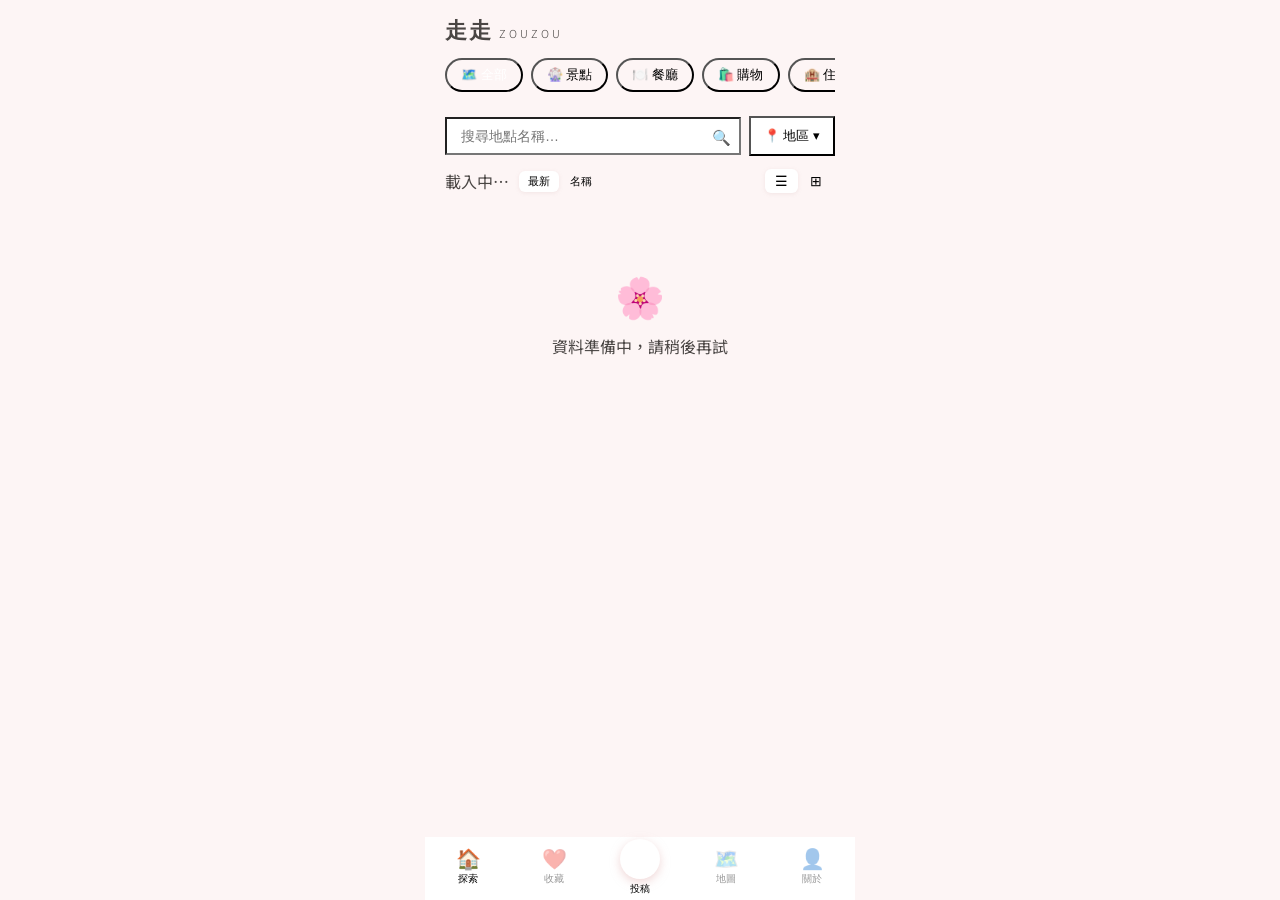
==== commit 4dcfc91d: "Update index.html" ====
--- a/index.html
+++ b/index.html
@@ -1,4 +1,5 @@
 <!DOCTYPE html>
+
 <html lang="zh-Hant">
 <head>
 <meta charset="UTF-8">
@@ -42,332 +43,334 @@
     min-height: 100vh; max-width: 430px; margin: 0 auto;
   }
 
-  /* HEADER */
-  .header {
-    background: var(--bg); padding: 16px 20px 10px;
-    position: sticky; top: 0; z-index: 100;
-    border-bottom: 1px solid var(--border);
-  }
-  .header-top { display: flex; align-items: center; justify-content: space-between; margin-bottom: 12px; }
-  .logo { display: flex; align-items: baseline; gap: 6px; }
-  .logo-zh { font-family: 'Noto Serif TC', serif; font-size: 22px; font-weight: 700; letter-spacing: 2px; }
-  .logo-en { font-size: 11px; font-weight: 300; color: var(--text-light); letter-spacing: 3px; }
-  .icon-btn {
-    width: 36px; height: 36px; border-radius: 50%; border: none;
-    background: var(--primary-light); color: var(--primary-dark);
-    font-size: 16px; cursor: pointer; display: flex; align-items: center; justify-content: center;
-    transition: background 0.2s;
-  }
-  .icon-btn:hover { background: var(--primary); }
-  .cat-scroll { display: flex; gap: 8px; overflow-x: auto; padding-bottom: 4px; scrollbar-width: none; }
-  .cat-scroll::-webkit-scrollbar { display: none; }
-  .cat-tab {
-    flex-shrink: 0; padding: 6px 14px; border-radius: 20px;
-    border: 1.5px solid var(--border); background: transparent;
-    font-family: 'Noto Sans TC', sans-serif; font-size: 13px;
-    color: var(--text-light); cursor: pointer; transition: all 0.2s; white-space: nowrap;
-  }
-  .cat-tab.active { background: var(--primary); border-color: var(--primary); color: white; font-weight: 500; }
-  .cat-tab:hover:not(.active) { border-color: var(--primary); color: var(--primary-dark); }
-
-  /* SEARCH */
-  .search-bar { display: flex; gap: 8px; padding: 10px 20px; align-items: center; }
-  .search-wrap { flex: 1; position: relative; }
-  .search-wrap input {
-    width: 100%; padding: 9px 36px 9px 14px;
-    border-radius: var(--radius-sm); border: 1.5px solid var(--border);
-    background: white; font-family: 'Noto Sans TC', sans-serif;
-    font-size: 14px; color: var(--text); outline: none; transition: border-color 0.2s;
-  }
-  .search-wrap input:focus { border-color: var(--primary); }
-  .search-wrap input::placeholder { color: var(--text-xs); }
-  .search-icon { position: absolute; right: 10px; top: 50%; transform: translateY(-50%); color: var(--text-xs); font-size: 15px; pointer-events: none; }
-  .region-btn {
-    flex-shrink: 0; padding: 9px 13px; border-radius: var(--radius-sm);
-    border: 1.5px solid var(--border); background: white;
-    font-size: 13px; color: var(--text-light); cursor: pointer; white-space: nowrap;
-    font-family: 'Noto Sans TC', sans-serif; transition: all 0.2s;
-  }
-  .region-btn:hover, .region-btn.selected { border-color: var(--primary); color: var(--primary-dark); }
-
-  /* VIEW TOGGLE */
-  .view-bar { display: flex; justify-content: space-between; align-items: center; padding: 0 20px 10px; }
-  .sort-btns { display: flex; background: var(--primary-light); border-radius: 8px; padding: 2px; gap: 2px; }
-  .sort-btn { padding: 3px 9px; border-radius: 6px; border: none; background: transparent; font-size: 11px; cursor: pointer; color: var(--primary-dark); font-family: 'Noto Sans TC', sans-serif; transition: all 0.2s; }
-  .sort-btn.active { background: white; box-shadow: 0 1px 4px rgba(180,140,140,0.15); font-weight: 500; }
-  .toggle-btns { display: flex; background: var(--primary-light); border-radius: 8px; padding: 3px; gap: 2px; }
-  .toggle-btn { padding: 4px 10px; border-radius: 6px; border: none; background: transparent; font-size: 14px; cursor: pointer; color: var(--primary-dark); transition: all 0.2s; }
-  .toggle-btn.active { background: white; box-shadow: 0 1px 4px rgba(180,140,140,0.15); }
-
-  /* CONTENT */
-  .content { padding: 0 16px 100px; }
-
-  /* LIST MODE */
-  .list-view { display: flex; flex-direction: column; gap: 10px; }
-  .list-item {
-    display: flex; align-items: center; gap: 12px;
-    background: white; border-radius: var(--radius);
-    padding: 14px 16px; box-shadow: var(--shadow);
-    cursor: pointer; transition: box-shadow 0.2s, transform 0.15s;
-    animation: fadeUp 0.3s ease both;
-  }
-  .list-item:hover { box-shadow: var(--shadow-hover); transform: translateY(-1px); }
-  .list-emoji { width: 48px; height: 48px; border-radius: 12px; background: var(--bg); display: flex; align-items: center; justify-content: center; font-size: 26px; flex-shrink: 0; }
-  .list-info { flex: 1; min-width: 0; }
-  .list-name { font-family: 'Noto Serif TC', serif; font-size: 15px; font-weight: 600; margin-bottom: 4px; white-space: nowrap; overflow: hidden; text-overflow: ellipsis; }
-  .list-meta { display: flex; gap: 6px; align-items: center; flex-wrap: wrap; }
-  .region-tag { font-size: 11px; color: var(--primary-dark); background: var(--primary-light); padding: 2px 8px; border-radius: 20px; }
-  .type-tag { font-size: 11px; color: var(--text-light); }
-  .list-arrow { color: var(--text-xs); font-size: 18px; flex-shrink: 0; }
-
-  /* CARD MODE */
-  .card-view { display: grid; grid-template-columns: 1fr 1fr; gap: 10px; }
-  .card-item {
-    background: white; border-radius: var(--radius); overflow: hidden;
-    box-shadow: var(--shadow); cursor: pointer;
-    transition: box-shadow 0.2s, transform 0.15s;
-    animation: fadeUp 0.3s ease both;
-  }
-  .card-item:hover { box-shadow: var(--shadow-hover); transform: translateY(-2px); }
-  .card-img-wrap {
-    width: 100%; aspect-ratio: 4/3; background: var(--primary-light);
-    display: flex; align-items: center; justify-content: center;
-    font-size: 36px; overflow: hidden;
-  }
-  .card-img-wrap img { width: 100%; height: 100%; object-fit: cover; display: block; }
-  .card-body { padding: 10px 12px 12px; }
-  .card-name { font-family: 'Noto Serif TC', serif; font-size: 14px; font-weight: 600; margin-bottom: 6px; line-height: 1.4; }
-  .card-tags { display: flex; gap: 4px; flex-wrap: wrap; }
-  .card-region-tag { font-size: 10px; color: var(--primary-dark); background: var(--primary-light); padding: 2px 7px; border-radius: 10px; }
-  .card-tag { font-size: 10px; color: var(--text-light); background: var(--bg); padding: 2px 7px; border-radius: 10px; }
-
-  /* DETAIL PAGE - 全頁面取代 modal */
-  .detail-page {
-    position: fixed; top: 0; left: 0; right: 0; bottom: 0;
-    background: var(--bg);
-    z-index: 200; overflow-y: auto; overflow-x: hidden;
-    transform: translateX(100%);
-    transition: transform 0.32s cubic-bezier(.4,0,.2,1);
-    width: 100%;
-  }
-  .detail-page.open { transform: translateX(0); }
-
-  .detail-back {
-    position: sticky; top: 0; z-index: 10;
-    padding: 12px 16px;
-    background: var(--bg);
-    display: flex; align-items: center; justify-content: space-between;
-  }
-  .detail-back button {
-    background: none; border: none; cursor: pointer;
-    font-family: 'Noto Sans TC', sans-serif;
-    font-size: 14px; color: var(--text-light);
-    display: flex; align-items: center; gap: 4px;
-    padding: 6px 10px; border-radius: 20px;
-    transition: background 0.2s;
-  }
-  .detail-back button:hover { background: var(--primary-light); }
-
-  /* 照片：4:3，contain，無圖片時淺色底 */
-  .detail-photo {
-    width: 100%; aspect-ratio: 4/3;
-    display: flex; align-items: center; justify-content: center;
-    overflow: hidden; background: var(--bg);
-    font-size: 64px;
-  }
-  .detail-photo.no-image {
-    background: var(--primary-light); /* emoji時用淺粉底 */
-  }
-  .detail-photo img { width: 100%; height: 100%; object-fit: contain; display: block; }
-
-  .detail-body { padding: 18px 20px 100px; }
-  .detail-header { display: flex; justify-content: space-between; align-items: flex-start; margin-bottom: 12px; }
-  .detail-title { font-family: 'Noto Serif TC', serif; font-size: 22px; font-weight: 700; flex: 1; margin-right: 8px; line-height: 1.3; }
-  .detail-region { font-size: 12px; color: var(--primary-dark); background: var(--primary-light); padding: 4px 10px; border-radius: 20px; flex-shrink: 0; margin-top: 4px; white-space: nowrap; }
-  .detail-tags { display: flex; gap: 6px; flex-wrap: wrap; margin-bottom: 14px; }
-  .detail-tag { font-size: 12px; color: var(--text-light); background: white; padding: 5px 12px; border-radius: 20px; border: 1px solid var(--border); }
-  .detail-desc { font-size: 14px; line-height: 1.8; color: var(--text-light); margin-bottom: 14px; }
-  .detail-note {
-    background: #FFF8F0; border-left: 3px solid var(--primary);
-    padding: 10px 14px; border-radius: 0 8px 8px 0;
-    font-size: 13px; color: var(--text); line-height: 1.8; margin-bottom: 16px;
-  }
-  .detail-note-label { font-weight: 500; color: var(--primary-dark); margin-bottom: 3px; font-size: 12px; }
-  .detail-info { margin-bottom: 18px; }
-  .detail-info-row { display: flex; gap: 10px; align-items: flex-start; padding: 10px 0; border-bottom: 1px solid var(--border); font-size: 14px; }
-  .detail-info-row:last-child { border-bottom: none; }
-  .detail-info-icon { color: var(--primary); flex-shrink: 0; width: 20px; text-align: center; font-size: 16px; }
-  .detail-info-text { color: var(--text-light); line-height: 1.6; word-break: break-all; }
-  .detail-info-text a { color: var(--primary-dark); text-decoration: none; }
-  .detail-actions { display: flex; gap: 8px; }
-
-  .btn-nav {
-    flex: 1; padding: 13px; background: var(--primary); color: white;
-    border: none; border-radius: var(--radius-sm);
-    font-family: 'Noto Sans TC', sans-serif; font-size: 14px; font-weight: 500;
-    cursor: pointer; transition: background 0.2s;
-  }
-  .btn-nav:hover { background: var(--primary-dark); }
-  .btn-outline {
-    padding: 13px 16px; background: white; color: var(--primary-dark);
-    border: 1.5px solid var(--primary-light); border-radius: var(--radius-sm);
-    font-family: 'Noto Sans TC', sans-serif; font-size: 14px;
-    cursor: pointer; transition: all 0.2s; white-space: nowrap;
-  }
-  .btn-outline:hover { background: var(--primary-light); }
-
-  /* 收藏按鈕 */
-  .fav-btn {
-    width: 36px; height: 36px; border-radius: 50%; border: none;
-    background: white; border: 1.5px solid var(--border);
-    font-size: 18px; cursor: pointer; display: flex; align-items: center; justify-content: center;
-    transition: all 0.2s; flex-shrink: 0;
-  }
-  .fav-btn.active { background: var(--primary-light); border-color: var(--primary); }
-  .fav-btn:hover { border-color: var(--primary); }
-
-  /* 收藏頁 */
-  .fav-page { padding: 16px 16px 100px; display: none; }
-  .fav-page.show { display: block; }
-  .fav-page-title {
-    font-family: 'Noto Serif TC', serif; font-size: 18px; font-weight: 700;
-    margin-bottom: 16px; padding: 4px 4px 12px;
-    border-bottom: 1px solid var(--border);
-  }
-  .fav-empty { text-align: center; padding: 60px 20px; color: var(--text-xs); }
-  .fav-empty-emoji { font-size: 36px; margin-bottom: 10px; }
-
-  /* 列表卡片上的收藏心 */
-  .list-fav-heart {
-    font-size: 16px; flex-shrink: 0; cursor: pointer;
-    color: var(--border); transition: color 0.2s; padding: 4px;
-  }
-  .list-fav-heart.active { color: var(--primary); }
-  .dropdown-wrap { position: relative; }
-  .region-dropdown {
-    position: absolute; top: calc(100% + 6px); right: 0;
-    background: white; border-radius: var(--radius);
-    box-shadow: var(--shadow-hover); padding: 12px;
-    display: none; grid-template-columns: repeat(3,1fr); gap: 6px;
-    z-index: 300; width: 220px;
-  }
-  .region-dropdown.open { display: grid; }
-  .region-option {
-    padding: 7px 4px; border-radius: 8px; border: none;
-    background: var(--bg); font-size: 13px; color: var(--text);
-    cursor: pointer; text-align: center; transition: all 0.15s;
-    font-family: 'Noto Sans TC', sans-serif;
-  }
-  .region-option:hover, .region-option.active { background: var(--primary-light); color: var(--primary-dark); }
-  .region-option.all-opt { grid-column: span 3; background: var(--primary-light); color: var(--primary-dark); font-weight: 500; }
-
-  /* SUBMIT MODAL */
-  .submit-overlay {
-    position: fixed; inset: 0; background: rgba(74,70,68,0.4); backdrop-filter: blur(4px);
-    z-index: 400; display: flex; align-items: flex-end;
-    opacity: 0; pointer-events: none; transition: opacity 0.3s;
-  }
-  .submit-overlay.open { opacity: 1; pointer-events: all; }
-  .submit-modal {
-    background: white; border-radius: 24px 24px 0 0;
-    width: 100%; max-width: 430px; padding: 0 20px 40px;
-    transform: translateY(100%); transition: transform 0.35s cubic-bezier(.4,0,.2,1);
-    max-height: 85vh; overflow-y: auto;
-  }
-  .submit-overlay.open .submit-modal { transform: translateY(0); }
-  .submit-handle { width: 36px; height: 4px; background: var(--border); border-radius: 2px; margin: 12px auto 16px; }
-  .submit-title { font-family: 'Noto Serif TC', serif; font-size: 18px; font-weight: 700; margin-bottom: 4px; }
-  .submit-subtitle { font-size: 12px; color: var(--text-light); margin-bottom: 20px; }
-  .form-group { margin-bottom: 14px; }
-  .form-label { font-size: 12px; color: var(--text-light); margin-bottom: 5px; display: block; }
-  .form-input, .form-select, .form-textarea {
-    width: 100%; padding: 10px 14px; border: 1.5px solid var(--border);
-    border-radius: var(--radius-sm); font-family: 'Noto Sans TC', sans-serif;
-    font-size: 14px; color: var(--text); background: var(--bg); outline: none; transition: border-color 0.2s;
-  }
-  .form-input:focus, .form-select:focus, .form-textarea:focus { border-color: var(--primary); }
-  .form-textarea { resize: vertical; min-height: 70px; }
-  .form-row { display: grid; grid-template-columns: 1fr 1fr; gap: 10px; }
-  .form-hint { font-size: 11px; color: var(--text-xs); margin-top: 4px; }
-  .btn-submit {
-    width: 100%; padding: 13px; background: var(--primary); color: white; border: none;
-    border-radius: var(--radius-sm); font-family: 'Noto Sans TC', sans-serif;
-    font-size: 15px; font-weight: 500; cursor: pointer; transition: background 0.2s; margin-top: 6px;
-  }
-  .btn-submit:hover { background: var(--primary-dark); }
-  .btn-submit:disabled { background: var(--text-xs); cursor: not-allowed; }
-
-  /* LOADING */
-  .loading { text-align: center; padding: 60px 20px; color: var(--text-xs); }
-  .loading-spinner { font-size: 32px; animation: spin 1s linear infinite; display: inline-block; }
-  @keyframes spin { to { transform: rotate(360deg); } }
-
-  /* EMPTY */
-  .empty { text-align: center; padding: 60px 20px; color: var(--text-xs); }
-  .empty-emoji { font-size: 40px; margin-bottom: 10px; }
-
-  /* BOTTOM NAV */
-  .bottom-nav {
-    position: fixed; bottom: 0; left: 50%; transform: translateX(-50%);
-    width: 100%; max-width: 430px; background: white;
-    border-top: 1px solid var(--border);
-    display: flex; padding: 8px 0 env(safe-area-inset-bottom, 8px); z-index: 150;
-  }
-  .nav-item {
-    flex: 1; display: flex; flex-direction: column; align-items: center; gap: 3px;
-    padding: 4px 0; cursor: pointer; border: none; background: transparent;
-    color: var(--text-xs); font-size: 10px; font-family: 'Noto Sans TC', sans-serif;
-    transition: color 0.2s;
-  }
-  .nav-item { opacity: 0.4; }
-  .nav-item.active { color: var(--primary-dark); opacity: 1; }
-  .nav-item.submit-nav { opacity: 1; } /* 投稿按鈕常駐顯示 */
-  .nav-icon { font-size: 20px; line-height: 1; }
-  .nav-item.submit-nav .nav-icon {
-    background: var(--primary); color: white;
-    width: 40px; height: 40px; border-radius: 50%;
-    display: flex; align-items: center; justify-content: center;
-    font-size: 22px; font-weight: 300;
-    box-shadow: 0 3px 10px rgba(228,182,182,0.55);
-    margin-top: -10px;
-  }
-  .nav-item.submit-nav { color: var(--primary-dark); }
-
-  /* ABOUT PAGE */
-  .about-page { padding: 24px 20px 100px; display: none; }
-  .about-page.show { display: block; }
-  .about-logo { text-align: center; margin-bottom: 24px; }
-  .about-logo .big-logo { font-family: 'Noto Serif TC', serif; font-size: 36px; font-weight: 700; letter-spacing: 4px; }
-  .about-logo .big-en { font-size: 13px; letter-spacing: 5px; color: var(--text-light); margin-top: 2px; }
-  .about-version { display: inline-block; background: var(--primary-light); color: var(--primary-dark); font-size: 11px; padding: 3px 10px; border-radius: 20px; margin-top: 8px; }
-  .about-section { background: white; border-radius: var(--radius); padding: 16px; margin-bottom: 12px; box-shadow: var(--shadow); }
-  .about-section-title { font-weight: 600; font-size: 14px; margin-bottom: 8px; color: var(--text); }
-  .about-section p { font-size: 13px; color: var(--text-light); line-height: 1.8; }
-  .about-intro { background: transparent; box-shadow: none; padding: 0 4px 4px; border: none; }
-  .about-intro p { font-size: 12px; color: var(--text-xs); line-height: 1.9; margin-bottom: 0; white-space: nowrap; overflow: hidden; text-overflow: ellipsis; }
-  .about-intro p:last-child { margin-bottom: 0; }
-
-  /* ANIMATIONS */
-  @keyframes fadeUp { from { opacity: 0; transform: translateY(12px); } to { opacity: 1; transform: translateY(0); } }
-  .list-item:nth-child(1){animation-delay:.03s}.list-item:nth-child(2){animation-delay:.07s}
-  .list-item:nth-child(3){animation-delay:.11s}.list-item:nth-child(4){animation-delay:.15s}
-  .list-item:nth-child(5){animation-delay:.19s}.list-item:nth-child(6){animation-delay:.23s}
-  .card-item:nth-child(1){animation-delay:.03s}.card-item:nth-child(2){animation-delay:.07s}
-  .card-item:nth-child(3){animation-delay:.11s}.card-item:nth-child(4){animation-delay:.15s}
-  .card-item:nth-child(5){animation-delay:.19s}.card-item:nth-child(6){animation-delay:.23s}
-
-  /* toast */
-  .toast {
-    position: fixed; bottom: 90px; left: 50%; transform: translateX(-50%) translateY(20px);
-    background: var(--text); color: white; padding: 10px 20px; border-radius: 20px;
-    font-size: 13px; z-index: 500; opacity: 0; transition: all 0.3s; pointer-events: none; white-space: nowrap;
-  }
-  .toast.show { opacity: 1; transform: translateX(-50%) translateY(0); }
+/* HEADER */
+.header {
+background: var(–bg); padding: 16px 20px 10px;
+position: sticky; top: 0; z-index: 100;
+border-bottom: 1px solid var(–border);
+}
+.header-top { display: flex; align-items: center; justify-content: space-between; margin-bottom: 12px; }
+.logo { display: flex; align-items: baseline; gap: 6px; }
+.logo-zh { font-family: ‘Noto Serif TC’, serif; font-size: 22px; font-weight: 700; letter-spacing: 2px; }
+.logo-en { font-size: 11px; font-weight: 300; color: var(–text-light); letter-spacing: 3px; }
+.icon-btn {
+width: 36px; height: 36px; border-radius: 50%; border: none;
+background: var(–primary-light); color: var(–primary-dark);
+font-size: 16px; cursor: pointer; display: flex; align-items: center; justify-content: center;
+transition: background 0.2s;
+}
+.icon-btn:hover { background: var(–primary); }
+.cat-scroll { display: flex; gap: 8px; overflow-x: auto; padding-bottom: 4px; scrollbar-width: none; }
+.cat-scroll::-webkit-scrollbar { display: none; }
+.cat-tab {
+flex-shrink: 0; padding: 6px 14px; border-radius: 20px;
+border: 1.5px solid var(–border); background: transparent;
+font-family: ‘Noto Sans TC’, sans-serif; font-size: 13px;
+color: var(–text-light); cursor: pointer; transition: all 0.2s; white-space: nowrap;
+}
+.cat-tab.active { background: var(–primary); border-color: var(–primary); color: white; font-weight: 500; }
+.cat-tab:hover:not(.active) { border-color: var(–primary); color: var(–primary-dark); }
+
+/* SEARCH */
+.search-bar { display: flex; gap: 8px; padding: 10px 20px; align-items: center; }
+.search-wrap { flex: 1; position: relative; }
+.search-wrap input {
+width: 100%; padding: 9px 36px 9px 14px;
+border-radius: var(–radius-sm); border: 1.5px solid var(–border);
+background: white; font-family: ‘Noto Sans TC’, sans-serif;
+font-size: 14px; color: var(–text); outline: none; transition: border-color 0.2s;
+}
+.search-wrap input:focus { border-color: var(–primary); }
+.search-wrap input::placeholder { color: var(–text-xs); }
+.search-icon { position: absolute; right: 10px; top: 50%; transform: translateY(-50%); color: var(–text-xs); font-size: 15px; pointer-events: none; }
+.region-btn {
+flex-shrink: 0; padding: 9px 13px; border-radius: var(–radius-sm);
+border: 1.5px solid var(–border); background: white;
+font-size: 13px; color: var(–text-light); cursor: pointer; white-space: nowrap;
+font-family: ‘Noto Sans TC’, sans-serif; transition: all 0.2s;
+}
+.region-btn:hover, .region-btn.selected { border-color: var(–primary); color: var(–primary-dark); }
+
+/* VIEW TOGGLE */
+.view-bar { display: flex; justify-content: space-between; align-items: center; padding: 0 20px 10px; }
+.sort-btns { display: flex; background: var(–primary-light); border-radius: 8px; padding: 2px; gap: 2px; }
+.sort-btn { padding: 3px 9px; border-radius: 6px; border: none; background: transparent; font-size: 11px; cursor: pointer; color: var(–primary-dark); font-family: ‘Noto Sans TC’, sans-serif; transition: all 0.2s; }
+.sort-btn.active { background: white; box-shadow: 0 1px 4px rgba(180,140,140,0.15); font-weight: 500; }
+.toggle-btns { display: flex; background: var(–primary-light); border-radius: 8px; padding: 3px; gap: 2px; }
+.toggle-btn { padding: 4px 10px; border-radius: 6px; border: none; background: transparent; font-size: 14px; cursor: pointer; color: var(–primary-dark); transition: all 0.2s; }
+.toggle-btn.active { background: white; box-shadow: 0 1px 4px rgba(180,140,140,0.15); }
+
+/* CONTENT */
+.content { padding: 0 16px 100px; }
+
+/* LIST MODE */
+.list-view { display: flex; flex-direction: column; gap: 10px; }
+.list-item {
+display: flex; align-items: center; gap: 12px;
+background: white; border-radius: var(–radius);
+padding: 14px 16px; box-shadow: var(–shadow);
+cursor: pointer; transition: box-shadow 0.2s, transform 0.15s;
+animation: fadeUp 0.3s ease both;
+}
+.list-item:hover { box-shadow: var(–shadow-hover); transform: translateY(-1px); }
+.list-emoji { width: 48px; height: 48px; border-radius: 12px; background: var(–bg); display: flex; align-items: center; justify-content: center; font-size: 26px; flex-shrink: 0; }
+.list-info { flex: 1; min-width: 0; }
+.list-name { font-family: ‘Noto Serif TC’, serif; font-size: 15px; font-weight: 600; margin-bottom: 4px; white-space: nowrap; overflow: hidden; text-overflow: ellipsis; }
+.list-meta { display: flex; gap: 6px; align-items: center; flex-wrap: wrap; }
+.region-tag { font-size: 11px; color: var(–primary-dark); background: var(–primary-light); padding: 2px 8px; border-radius: 20px; }
+.type-tag { font-size: 11px; color: var(–text-light); }
+.list-arrow { color: var(–text-xs); font-size: 18px; flex-shrink: 0; }
+
+/* CARD MODE */
+.card-view { display: grid; grid-template-columns: 1fr 1fr; gap: 10px; }
+.card-item {
+background: white; border-radius: var(–radius); overflow: hidden;
+box-shadow: var(–shadow); cursor: pointer;
+transition: box-shadow 0.2s, transform 0.15s;
+animation: fadeUp 0.3s ease both;
+}
+.card-item:hover { box-shadow: var(–shadow-hover); transform: translateY(-2px); }
+.card-img-wrap {
+width: 100%; aspect-ratio: 4/3; background: var(–primary-light);
+display: flex; align-items: center; justify-content: center;
+font-size: 36px; overflow: hidden;
+}
+.card-img-wrap img { width: 100%; height: 100%; object-fit: cover; display: block; }
+.card-body { padding: 10px 12px 12px; }
+.card-name { font-family: ‘Noto Serif TC’, serif; font-size: 14px; font-weight: 600; margin-bottom: 6px; line-height: 1.4; }
+.card-tags { display: flex; gap: 4px; flex-wrap: wrap; }
+.card-region-tag { font-size: 10px; color: var(–primary-dark); background: var(–primary-light); padding: 2px 7px; border-radius: 10px; }
+.card-tag { font-size: 10px; color: var(–text-light); background: var(–bg); padding: 2px 7px; border-radius: 10px; }
+
+/* DETAIL PAGE - 全頁面取代 modal */
+.detail-page {
+position: fixed; top: 0; left: 0; right: 0; bottom: 0;
+background: var(–bg);
+z-index: 200; overflow-y: auto; overflow-x: hidden;
+transform: translateX(100%);
+transition: transform 0.32s cubic-bezier(.4,0,.2,1);
+width: 100%;
+}
+.detail-page.open { transform: translateX(0); }
+
+.detail-back {
+position: sticky; top: 0; z-index: 10;
+padding: 12px 16px;
+background: var(–bg);
+display: flex; align-items: center; justify-content: space-between;
+}
+.detail-back button {
+background: none; border: none; cursor: pointer;
+font-family: ‘Noto Sans TC’, sans-serif;
+font-size: 14px; color: var(–text-light);
+display: flex; align-items: center; gap: 4px;
+padding: 6px 10px; border-radius: 20px;
+transition: background 0.2s;
+}
+.detail-back button:hover { background: var(–primary-light); }
+
+/* 照片：4:3，contain，無圖片時淺色底 */
+.detail-photo {
+width: 100%; aspect-ratio: 4/3;
+display: flex; align-items: center; justify-content: center;
+overflow: hidden; background: var(–bg);
+font-size: 64px;
+}
+.detail-photo.no-image {
+background: var(–primary-light); /* emoji時用淺粉底 */
+}
+.detail-photo img { width: 100%; height: 100%; object-fit: contain; display: block; }
+
+.detail-body { padding: 18px 20px 100px; }
+.detail-header { display: flex; justify-content: space-between; align-items: flex-start; margin-bottom: 12px; }
+.detail-title { font-family: ‘Noto Serif TC’, serif; font-size: 22px; font-weight: 700; flex: 1; margin-right: 8px; line-height: 1.3; }
+.detail-region { font-size: 12px; color: var(–primary-dark); background: var(–primary-light); padding: 4px 10px; border-radius: 20px; flex-shrink: 0; margin-top: 4px; white-space: nowrap; }
+.detail-tags { display: flex; gap: 6px; flex-wrap: wrap; margin-bottom: 14px; }
+.detail-tag { font-size: 12px; color: var(–text-light); background: white; padding: 5px 12px; border-radius: 20px; border: 1px solid var(–border); }
+.detail-desc { font-size: 14px; line-height: 1.8; color: var(–text-light); margin-bottom: 14px; }
+.detail-note {
+background: #FFF8F0; border-left: 3px solid var(–primary);
+padding: 10px 14px; border-radius: 0 8px 8px 0;
+font-size: 13px; color: var(–text); line-height: 1.8; margin-bottom: 16px;
+}
+.detail-note-label { font-weight: 500; color: var(–primary-dark); margin-bottom: 3px; font-size: 12px; }
+.detail-info { margin-bottom: 18px; }
+.detail-info-row { display: flex; gap: 10px; align-items: flex-start; padding: 10px 0; border-bottom: 1px solid var(–border); font-size: 14px; }
+.detail-info-row:last-child { border-bottom: none; }
+.detail-info-icon { color: var(–primary); flex-shrink: 0; width: 20px; text-align: center; font-size: 16px; }
+.detail-info-text { color: var(–text-light); line-height: 1.6; word-break: break-all; }
+.detail-info-text a { color: var(–primary-dark); text-decoration: none; }
+.detail-actions { display: flex; gap: 8px; }
+
+.btn-nav {
+flex: 1; padding: 13px; background: var(–primary); color: white;
+border: none; border-radius: var(–radius-sm);
+font-family: ‘Noto Sans TC’, sans-serif; font-size: 14px; font-weight: 500;
+cursor: pointer; transition: background 0.2s;
+}
+.btn-nav:hover { background: var(–primary-dark); }
+.btn-outline {
+padding: 13px 16px; background: white; color: var(–primary-dark);
+border: 1.5px solid var(–primary-light); border-radius: var(–radius-sm);
+font-family: ‘Noto Sans TC’, sans-serif; font-size: 14px;
+cursor: pointer; transition: all 0.2s; white-space: nowrap;
+}
+.btn-outline:hover { background: var(–primary-light); }
+
+/* 收藏按鈕 */
+.fav-btn {
+width: 36px; height: 36px; border-radius: 50%; border: none;
+background: white; border: 1.5px solid var(–border);
+font-size: 18px; cursor: pointer; display: flex; align-items: center; justify-content: center;
+transition: all 0.2s; flex-shrink: 0;
+}
+.fav-btn.active { background: var(–primary-light); border-color: var(–primary); }
+.fav-btn:hover { border-color: var(–primary); }
+
+/* 收藏頁 */
+.fav-page { padding: 16px 16px 100px; display: none; }
+.fav-page.show { display: block; }
+.fav-page-title {
+font-family: ‘Noto Serif TC’, serif; font-size: 18px; font-weight: 700;
+margin-bottom: 16px; padding: 4px 4px 12px;
+border-bottom: 1px solid var(–border);
+}
+.fav-empty { text-align: center; padding: 60px 20px; color: var(–text-xs); }
+.fav-empty-emoji { font-size: 36px; margin-bottom: 10px; }
+
+/* 列表卡片上的收藏心 */
+.list-fav-heart {
+font-size: 16px; flex-shrink: 0; cursor: pointer;
+color: var(–border); transition: color 0.2s; padding: 4px;
+}
+.list-fav-heart.active { color: var(–primary); }
+.dropdown-wrap { position: relative; }
+.region-dropdown {
+position: absolute; top: calc(100% + 6px); right: 0;
+background: white; border-radius: var(–radius);
+box-shadow: var(–shadow-hover); padding: 12px;
+display: none; grid-template-columns: repeat(3,1fr); gap: 6px;
+z-index: 300; width: 220px;
+}
+.region-dropdown.open { display: grid; }
+.region-option {
+padding: 7px 4px; border-radius: 8px; border: none;
+background: var(–bg); font-size: 13px; color: var(–text);
+cursor: pointer; text-align: center; transition: all 0.15s;
+font-family: ‘Noto Sans TC’, sans-serif;
+}
+.region-option:hover, .region-option.active { background: var(–primary-light); color: var(–primary-dark); }
+.region-option.all-opt { grid-column: span 3; background: var(–primary-light); color: var(–primary-dark); font-weight: 500; }
+
+/* SUBMIT MODAL */
+.submit-overlay {
+position: fixed; inset: 0; background: rgba(74,70,68,0.4); backdrop-filter: blur(4px);
+z-index: 400; display: flex; align-items: flex-end;
+opacity: 0; pointer-events: none; transition: opacity 0.3s;
+}
+.submit-overlay.open { opacity: 1; pointer-events: all; }
+.submit-modal {
+background: white; border-radius: 24px 24px 0 0;
+width: 100%; max-width: 430px; padding: 0 20px 40px;
+transform: translateY(100%); transition: transform 0.35s cubic-bezier(.4,0,.2,1);
+max-height: 85vh; overflow-y: auto;
+}
+.submit-overlay.open .submit-modal { transform: translateY(0); }
+.submit-handle { width: 36px; height: 4px; background: var(–border); border-radius: 2px; margin: 12px auto 16px; }
+.submit-title { font-family: ‘Noto Serif TC’, serif; font-size: 18px; font-weight: 700; margin-bottom: 4px; }
+.submit-subtitle { font-size: 12px; color: var(–text-light); margin-bottom: 20px; }
+.form-group { margin-bottom: 14px; }
+.form-label { font-size: 12px; color: var(–text-light); margin-bottom: 5px; display: block; }
+.form-input, .form-select, .form-textarea {
+width: 100%; padding: 10px 14px; border: 1.5px solid var(–border);
+border-radius: var(–radius-sm); font-family: ‘Noto Sans TC’, sans-serif;
+font-size: 14px; color: var(–text); background: var(–bg); outline: none; transition: border-color 0.2s;
+}
+.form-input:focus, .form-select:focus, .form-textarea:focus { border-color: var(–primary); }
+.form-textarea { resize: vertical; min-height: 70px; }
+.form-row { display: grid; grid-template-columns: 1fr 1fr; gap: 10px; }
+.form-hint { font-size: 11px; color: var(–text-xs); margin-top: 4px; }
+.btn-submit {
+width: 100%; padding: 13px; background: var(–primary); color: white; border: none;
+border-radius: var(–radius-sm); font-family: ‘Noto Sans TC’, sans-serif;
+font-size: 15px; font-weight: 500; cursor: pointer; transition: background 0.2s; margin-top: 6px;
+}
+.btn-submit:hover { background: var(–primary-dark); }
+.btn-submit:disabled { background: var(–text-xs); cursor: not-allowed; }
+
+/* LOADING */
+.loading { text-align: center; padding: 60px 20px; color: var(–text-xs); }
+.loading-spinner { font-size: 32px; animation: spin 1s linear infinite; display: inline-block; }
+@keyframes spin { to { transform: rotate(360deg); } }
+
+/* EMPTY */
+.empty { text-align: center; padding: 60px 20px; color: var(–text-xs); }
+.empty-emoji { font-size: 40px; margin-bottom: 10px; }
+
+/* BOTTOM NAV */
+.bottom-nav {
+position: fixed; bottom: 0; left: 50%; transform: translateX(-50%);
+width: 100%; max-width: 430px; background: white;
+border-top: 1px solid var(–border);
+display: flex; padding: 8px 0 env(safe-area-inset-bottom, 8px); z-index: 150;
+}
+.nav-item {
+flex: 1; display: flex; flex-direction: column; align-items: center; gap: 3px;
+padding: 4px 0; cursor: pointer; border: none; background: transparent;
+color: var(–text-xs); font-size: 10px; font-family: ‘Noto Sans TC’, sans-serif;
+transition: color 0.2s;
+}
+.nav-item { opacity: 0.4; }
+.nav-item.active { color: var(–primary-dark); opacity: 1; }
+.nav-item.submit-nav { opacity: 1; } /* 投稿按鈕常駐顯示 */
+.nav-icon { font-size: 20px; line-height: 1; }
+.nav-item.submit-nav .nav-icon {
+background: var(–primary); color: white;
+width: 40px; height: 40px; border-radius: 50%;
+display: flex; align-items: center; justify-content: center;
+font-size: 22px; font-weight: 300;
+box-shadow: 0 3px 10px rgba(228,182,182,0.55);
+margin-top: -10px;
+}
+.nav-item.submit-nav { color: var(–primary-dark); }
+
+/* ABOUT PAGE */
+.about-page { padding: 24px 20px 100px; display: none; }
+.about-page.show { display: block; }
+.about-logo { text-align: center; margin-bottom: 24px; }
+.about-logo .big-logo { font-family: ‘Noto Serif TC’, serif; font-size: 36px; font-weight: 700; letter-spacing: 4px; }
+.about-logo .big-en { font-size: 13px; letter-spacing: 5px; color: var(–text-light); margin-top: 2px; }
+.about-version { display: inline-block; background: var(–primary-light); color: var(–primary-dark); font-size: 11px; padding: 3px 10px; border-radius: 20px; margin-top: 8px; }
+.about-section { background: white; border-radius: var(–radius); padding: 16px; margin-bottom: 12px; box-shadow: var(–shadow); }
+.about-section-title { font-weight: 600; font-size: 14px; margin-bottom: 8px; color: var(–text); }
+.about-section p { font-size: 13px; color: var(–text-light); line-height: 1.8; }
+.about-intro { background: transparent; box-shadow: none; padding: 0 4px 4px; border: none; }
+.about-intro p { font-size: 12px; color: var(–text-xs); line-height: 1.9; margin-bottom: 0; white-space: nowrap; overflow: hidden; text-overflow: ellipsis; }
+.about-intro p:last-child { margin-bottom: 0; }
+
+/* ANIMATIONS */
+@keyframes fadeUp { from { opacity: 0; transform: translateY(12px); } to { opacity: 1; transform: translateY(0); } }
+.list-item:nth-child(1){animation-delay:.03s}.list-item:nth-child(2){animation-delay:.07s}
+.list-item:nth-child(3){animation-delay:.11s}.list-item:nth-child(4){animation-delay:.15s}
+.list-item:nth-child(5){animation-delay:.19s}.list-item:nth-child(6){animation-delay:.23s}
+.card-item:nth-child(1){animation-delay:.03s}.card-item:nth-child(2){animation-delay:.07s}
+.card-item:nth-child(3){animation-delay:.11s}.card-item:nth-child(4){animation-delay:.15s}
+.card-item:nth-child(5){animation-delay:.19s}.card-item:nth-child(6){animation-delay:.23s}
+
+/* toast */
+.toast {
+position: fixed; bottom: 90px; left: 50%; transform: translateX(-50%) translateY(20px);
+background: var(–text); color: white; padding: 10px 20px; border-radius: 20px;
+font-size: 13px; z-index: 500; opacity: 0; transition: all 0.3s; pointer-events: none; white-space: nowrap;
+}
+.toast.show { opacity: 1; transform: translateX(-50%) translateY(0); }
 </style>
+
 </head>
 <body>
 
 <!-- ══ CONFIG ══════════════════════════════════════════════════════ -->
+
 <script>
   // ★ 請填入你的設定
   const SHEET_ID = '1aKIQ0zshgJr3PQObU6ulKaSjX-NdwerYacrzs6Ku3LY';
@@ -376,9 +379,11 @@
   // ★ Google Forms 投稿表單網址（建好後貼在這裡）
   const SUBMIT_FORM_URL = 'https://docs.google.com/forms/d/1eM3H_EOUjevBcKBK2BinA1ZXA5YjCwEfK7uqXCeTvVE/viewform';
 </script>
+
 <!-- ══════════════════════════════════════════════════════════════ -->
 
 <!-- HEADER -->
+
 <header class="header">
   <div class="header-top">
     <div class="logo">
@@ -397,6 +402,7 @@
 </header>
 
 <!-- SEARCH BAR -->
+
 <div class="search-bar" id="searchBar">
   <div class="search-wrap">
     <input type="text" id="searchInput" placeholder="搜尋地點名稱…">
@@ -428,6 +434,7 @@
 </div>
 
 <!-- VIEW BAR -->
+
 <div class="view-bar" id="viewBar">
   <div style="display:flex; align-items:center; gap:8px;">
     <span class="result-count" id="resultCount">載入中…</span>
@@ -443,6 +450,7 @@
 </div>
 
 <!-- MAIN CONTENT -->
+
 <div id="mainContent">
   <div class="content" id="content">
     <div class="loading"><div class="loading-spinner">🌸</div><div style="margin-top:12px;font-size:13px;">資料載入中…</div></div>
@@ -450,6 +458,7 @@
 </div>
 
 <!-- ABOUT PAGE -->
+
 <div class="about-page" id="aboutPage">
   <div class="about-logo">
     <div class="big-logo">走走</div>
@@ -477,6 +486,7 @@
 </div>
 
 <!-- DETAIL PAGE -->
+
 <div class="detail-page" id="detailPage">
   <div class="detail-back">
     <button onclick="closeDetail()">‹ 返回列表</button>
@@ -500,64 +510,70 @@
 </div>
 
 <!-- FAV PAGE -->
+
 <div class="fav-page" id="favPage">
   <div class="fav-page-title">🤍 我的收藏</div>
   <div id="favContent"></div>
 </div>
 
 <!-- SUBMIT MODAL -->
+
 <div class="submit-overlay" id="submitOverlay">
   <div class="submit-modal">
     <div class="submit-handle"></div>
     <div class="submit-title">✏️ 投稿地點</div>
     <div class="submit-subtitle">發現好去處？分享給大家，Yui 審核後會上架 🙌</div>
 
-    <div class="form-row">
-      <div class="form-group">
-        <label class="form-label">類別 *</label>
-        <select class="form-select" id="f_cat">
-          <option value="">請選擇</option>
-          <option>景點</option><option>餐廳</option><option>購物</option><option>住宿</option>
-        </select>
-      </div>
-      <div class="form-group">
-        <label class="form-label">地區 *</label>
-        <select class="form-select" id="f_region">
-          <option value="">請選擇</option>
-          <option>台北</option><option>新北</option><option>基隆</option><option>桃園</option>
-          <option>新竹</option><option>苗栗</option><option>台中</option><option>彰化</option>
-          <option>南投</option><option>雲林</option><option>嘉義</option><option>台南</option>
-          <option>高雄</option><option>屏東</option><option>台東</option><option>花蓮</option><option>宜蘭</option>
-        </select>
-      </div>
-    </div>
-
-    <div class="form-group">
-      <label class="form-label">地點名稱 *</label>
-      <input class="form-input" type="text" id="f_name" placeholder="請輸入地點正式名稱">
-    </div>
-
-    <div class="form-group">
-      <label class="form-label">Google Maps 連結 *</label>
-      <input class="form-input" type="url" id="f_maps" placeholder="https://maps.app.goo.gl/…">
-      <div class="form-hint">在 Google Maps 找到地點後，點「分享」複製連結</div>
-    </div>
-
-    <div class="form-group">
-      <label class="form-label">簡介（選填）</label>
-      <textarea class="form-textarea" id="f_desc" placeholder="描述一下這個地方的特色，50字以內～"></textarea>
-    </div>
-
-    <div class="form-group">
-      <label class="form-label">你的暱稱（選填）</label>
-      <input class="form-input" type="text" id="f_nick" placeholder="匿名也沒關係">
-    </div>
-
-    <button class="btn-submit" id="submitBtn" onclick="submitForm()">📨 送出投稿</button>
+```
+<div class="form-row">
+  <div class="form-group">
+    <label class="form-label">類別 *</label>
+    <select class="form-select" id="f_cat">
+      <option value="">請選擇</option>
+      <option>景點</option><option>餐廳</option><option>購物</option><option>住宿</option>
+    </select>
+  </div>
+  <div class="form-group">
+    <label class="form-label">地區 *</label>
+    <select class="form-select" id="f_region">
+      <option value="">請選擇</option>
+      <option>台北</option><option>新北</option><option>基隆</option><option>桃園</option>
+      <option>新竹</option><option>苗栗</option><option>台中</option><option>彰化</option>
+      <option>南投</option><option>雲林</option><option>嘉義</option><option>台南</option>
+      <option>高雄</option><option>屏東</option><option>台東</option><option>花蓮</option><option>宜蘭</option>
+    </select>
+  </div>
+</div>
+
+<div class="form-group">
+  <label class="form-label">地點名稱 *</label>
+  <input class="form-input" type="text" id="f_name" placeholder="請輸入地點正式名稱">
+</div>
+
+<div class="form-group">
+  <label class="form-label">Google Maps 連結 *</label>
+  <input class="form-input" type="url" id="f_maps" placeholder="https://maps.app.goo.gl/…">
+  <div class="form-hint">在 Google Maps 找到地點後，點「分享」複製連結</div>
+</div>
+
+<div class="form-group">
+  <label class="form-label">簡介（選填）</label>
+  <textarea class="form-textarea" id="f_desc" placeholder="描述一下這個地方的特色，50字以內～"></textarea>
+</div>
+
+<div class="form-group">
+  <label class="form-label">你的暱稱（選填）</label>
+  <input class="form-input" type="text" id="f_nick" placeholder="匿名也沒關係">
+</div>
+
+<button class="btn-submit" id="submitBtn" onclick="submitForm()">📨 送出投稿</button>
+```
+
   </div>
 </div>
 
 <!-- BOTTOM NAV -->
+
 <nav class="bottom-nav">
   <button class="nav-item active" data-tab="home" onclick="setTab('home', this)">
     <span class="nav-icon">🏠</span>探索
@@ -577,6 +593,7 @@
 </nav>
 
 <!-- TOAST -->
+
 <div class="toast" id="toast"></div>
 
 <script>
@@ -629,6 +646,8 @@
       hours:    getByName(row, 'hours', '營業時間'),
       image:    getByName(row, 'image', '圖片網址'),
       notes:    getByName(row, 'notes', '備註'),
+      bookingUrl: getByName(row, 'bookingurl', 'bookingUrl', '訂位連結', '線上訂位'),
+      createdAt: getByName(row, '時間戳記', 'timestamp', 'createdAt'),
     })).filter(p => p.name);
 
     renderList();
@@ -654,9 +673,12 @@
   if (currentSort === 'name') {
     result = [...result].sort((a, b) => a.name.localeCompare(b.name, 'zh-TW'));
   }
-  // time: 保持原始順序（試算表由上到下 = 最舊到最新），反轉讓最新在前
   if (currentSort === 'time') {
-    result = [...result].reverse();
+    result = [...result].sort((a, b) => {
+      const ta = a.createdAt ? new Date(a.createdAt) : new Date(0);
+      const tb = b.createdAt ? new Date(b.createdAt) : new Date(0);
+      return tb - ta; // 最新在前
+    });
   }
   return result;
 }
@@ -752,19 +774,26 @@
   if (p.address) info += `<div class="detail-info-row"><span class="detail-info-icon">📍</span><span class="detail-info-text">${p.address}</span></div>`;
   if (p.phone)   info += `<div class="detail-info-row"><span class="detail-info-icon">📞</span><span class="detail-info-text"><a href="tel:${p.phone}">${p.phone}</a></span></div>`;
   if (p.hours) {
-    // 支援試算表內 Enter 換行，以及空格+週/（ 自動斷行
     const hoursHtml = p.hours
       .replace(/\n/g, '<br>')
       .replace(/\s+(週|（|\()/g, '<br>$1')
       .replace(/\s{2,}/g, '<br>');
     info += `<div class="detail-info-row"><span class="detail-info-icon">🕐</span><span class="detail-info-text">${hoursHtml}</span></div>`;
   }
+  // notes 移到資訊列最下面，支援換行
+  if (p.notes) {
+    const notesHtml = p.notes.replace(/\n/g, '<br>');
+    info += `<div class="detail-info-row"><span class="detail-info-icon">⭐️</span><span class="detail-info-text" style="color:var(--text)">${notesHtml}</span></div>`;
+  }
   document.getElementById('detailInfo').innerHTML = info;
+  // 原本的 detailNote 區塊隱藏（改到資訊列了）
+  document.getElementById('detailNote').style.display = 'none';
 
   // 按鈕
   let actions = '';
-  if (p.mapsUrl) actions += `<button class="btn-nav" onclick="window.open('${p.mapsUrl}','_blank')">🧭 導航前往</button>`;
-  if (p.website) actions += `<button class="btn-outline" onclick="window.open('${p.website}','_blank')">🔗 官網</button>`;
+  if (p.mapsUrl)     actions += `<button class="btn-nav" onclick="window.open('${p.mapsUrl}','_blank')">🧭 導航前往</button>`;
+  if (p.bookingUrl)  actions += `<button class="btn-outline" onclick="window.open('${p.bookingUrl}','_blank')">📅 線上訂位</button>`;
+  if (p.website)     actions += `<button class="btn-outline" onclick="window.open('${p.website}','_blank')">🔗 官網</button>`;
   document.getElementById('detailActions').innerHTML = actions;
 
   document.getElementById('detailPage').dataset.from = 'list';
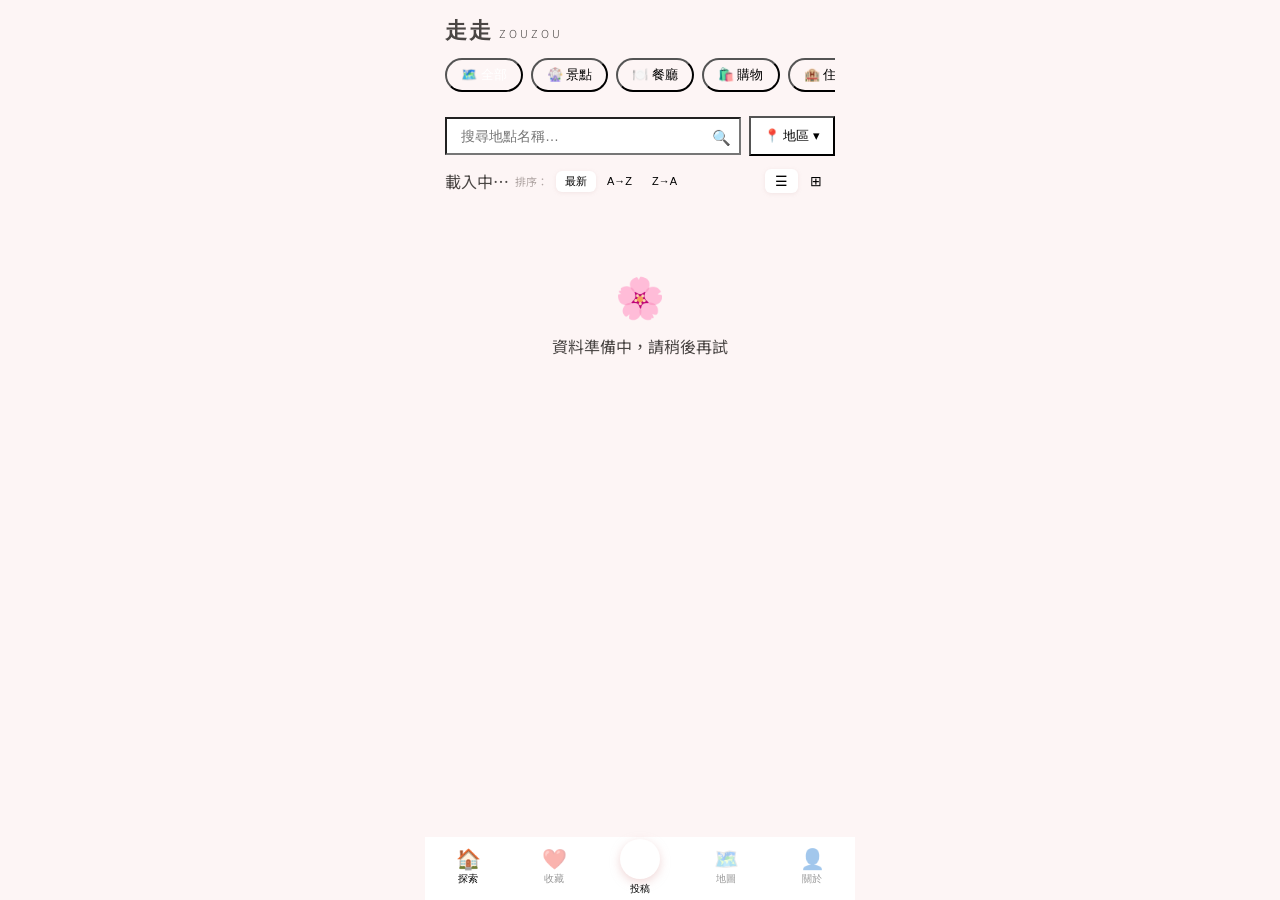
==== commit ae437b74: "Update index.html" ====
--- a/index.html
+++ b/index.html
@@ -436,11 +436,13 @@
 <!-- VIEW BAR -->
 
 <div class="view-bar" id="viewBar">
-  <div style="display:flex; align-items:center; gap:8px;">
+  <div style="display:flex; align-items:center; gap:6px;">
     <span class="result-count" id="resultCount">載入中…</span>
+    <span style="font-size:11px;color:var(--text-xs);">排序：</span>
     <div class="sort-btns">
       <button class="sort-btn active" id="sortTime" onclick="setSort('time')">最新</button>
-      <button class="sort-btn" id="sortName" onclick="setSort('name')">名稱</button>
+      <button class="sort-btn" id="sortNameAZ" onclick="setSort('nameAZ')">A→Z</button>
+      <button class="sort-btn" id="sortNameZA" onclick="setSort('nameZA')">Z→A</button>
     </div>
   </div>
   <div class="toggle-btns">
@@ -670,14 +672,21 @@
     if (q && !p.name.toLowerCase().includes(q) && !p.tags.toLowerCase().includes(q)) return false;
     return true;
   });
-  if (currentSort === 'name') {
+  if (currentSort === 'nameAZ') {
     result = [...result].sort((a, b) => a.name.localeCompare(b.name, 'zh-TW'));
-  }
-  if (currentSort === 'time') {
+  } else if (currentSort === 'nameZA') {
+    result = [...result].sort((a, b) => b.name.localeCompare(a.name, 'zh-TW'));
+  } else if (currentSort === 'time') {
     result = [...result].sort((a, b) => {
-      const ta = a.createdAt ? new Date(a.createdAt) : new Date(0);
-      const tb = b.createdAt ? new Date(b.createdAt) : new Date(0);
-      return tb - ta; // 最新在前
+      const parseDate = (str) => {
+        if (!str) return new Date(0);
+        const s = str
+          .replace('上午', 'AM').replace('下午', 'PM')
+          .replace(/(\d+)\/(\d+)\/(\d+)/, '$1-$2-$3');
+        const d = new Date(s);
+        return isNaN(d) ? new Date(0) : d;
+      };
+      return parseDate(b.createdAt) - parseDate(a.createdAt);
     });
   }
   return result;
@@ -888,7 +897,8 @@
 function setSort(s) {
   currentSort = s;
   document.getElementById('sortTime').classList.toggle('active', s === 'time');
-  document.getElementById('sortName').classList.toggle('active', s === 'name');
+  document.getElementById('sortNameAZ').classList.toggle('active', s === 'nameAZ');
+  document.getElementById('sortNameZA').classList.toggle('active', s === 'nameZA');
   renderList();
 }
 
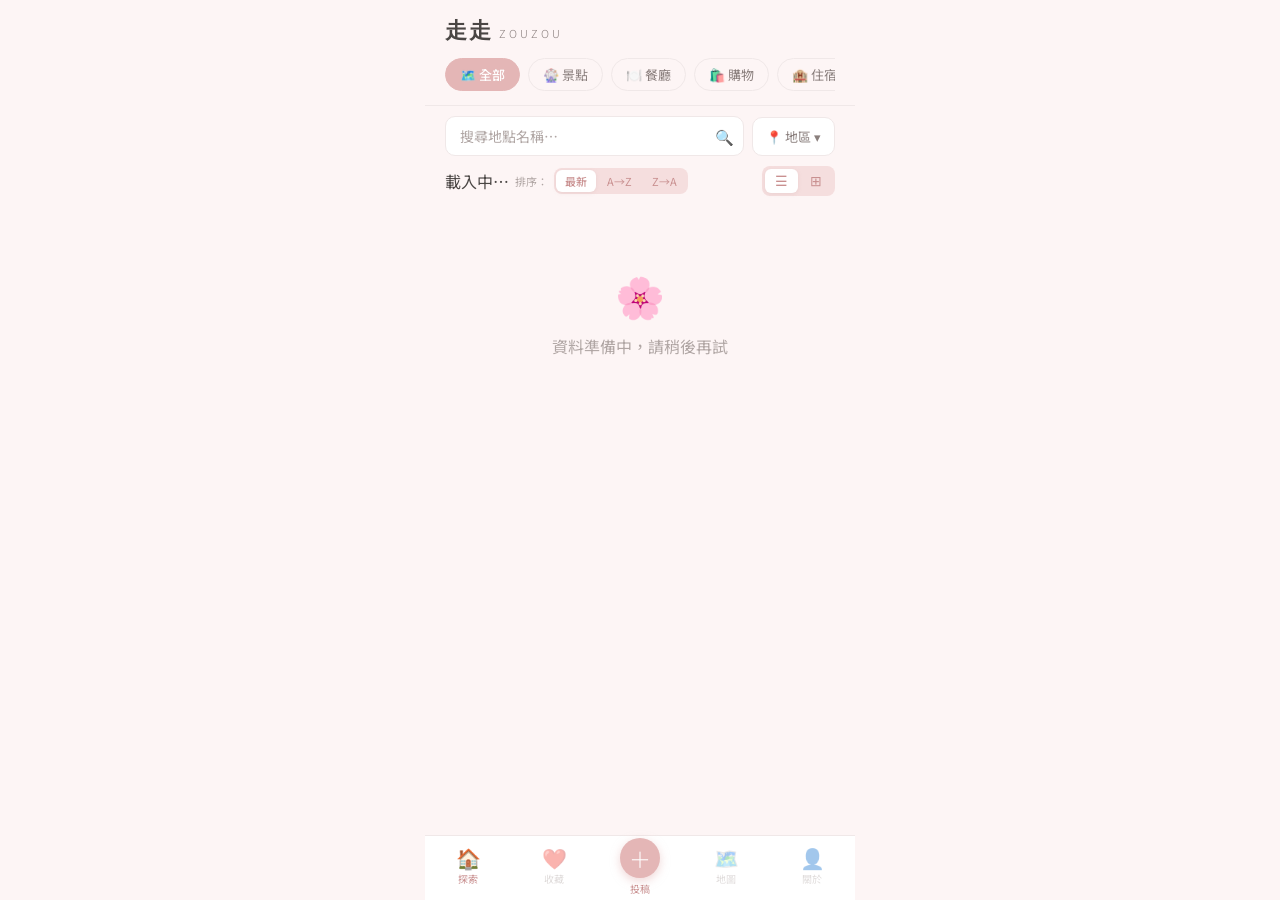
==== commit 27dcdedc: "Add files via upload" ====
--- a/index.html
+++ b/index.html
@@ -1,5 +1,4 @@
 <!DOCTYPE html>
-
 <html lang="zh-Hant">
 <head>
 <meta charset="UTF-8">
@@ -43,334 +42,332 @@
     min-height: 100vh; max-width: 430px; margin: 0 auto;
   }
 
-/* HEADER */
-.header {
-background: var(–bg); padding: 16px 20px 10px;
-position: sticky; top: 0; z-index: 100;
-border-bottom: 1px solid var(–border);
-}
-.header-top { display: flex; align-items: center; justify-content: space-between; margin-bottom: 12px; }
-.logo { display: flex; align-items: baseline; gap: 6px; }
-.logo-zh { font-family: ‘Noto Serif TC’, serif; font-size: 22px; font-weight: 700; letter-spacing: 2px; }
-.logo-en { font-size: 11px; font-weight: 300; color: var(–text-light); letter-spacing: 3px; }
-.icon-btn {
-width: 36px; height: 36px; border-radius: 50%; border: none;
-background: var(–primary-light); color: var(–primary-dark);
-font-size: 16px; cursor: pointer; display: flex; align-items: center; justify-content: center;
-transition: background 0.2s;
-}
-.icon-btn:hover { background: var(–primary); }
-.cat-scroll { display: flex; gap: 8px; overflow-x: auto; padding-bottom: 4px; scrollbar-width: none; }
-.cat-scroll::-webkit-scrollbar { display: none; }
-.cat-tab {
-flex-shrink: 0; padding: 6px 14px; border-radius: 20px;
-border: 1.5px solid var(–border); background: transparent;
-font-family: ‘Noto Sans TC’, sans-serif; font-size: 13px;
-color: var(–text-light); cursor: pointer; transition: all 0.2s; white-space: nowrap;
-}
-.cat-tab.active { background: var(–primary); border-color: var(–primary); color: white; font-weight: 500; }
-.cat-tab:hover:not(.active) { border-color: var(–primary); color: var(–primary-dark); }
-
-/* SEARCH */
-.search-bar { display: flex; gap: 8px; padding: 10px 20px; align-items: center; }
-.search-wrap { flex: 1; position: relative; }
-.search-wrap input {
-width: 100%; padding: 9px 36px 9px 14px;
-border-radius: var(–radius-sm); border: 1.5px solid var(–border);
-background: white; font-family: ‘Noto Sans TC’, sans-serif;
-font-size: 14px; color: var(–text); outline: none; transition: border-color 0.2s;
-}
-.search-wrap input:focus { border-color: var(–primary); }
-.search-wrap input::placeholder { color: var(–text-xs); }
-.search-icon { position: absolute; right: 10px; top: 50%; transform: translateY(-50%); color: var(–text-xs); font-size: 15px; pointer-events: none; }
-.region-btn {
-flex-shrink: 0; padding: 9px 13px; border-radius: var(–radius-sm);
-border: 1.5px solid var(–border); background: white;
-font-size: 13px; color: var(–text-light); cursor: pointer; white-space: nowrap;
-font-family: ‘Noto Sans TC’, sans-serif; transition: all 0.2s;
-}
-.region-btn:hover, .region-btn.selected { border-color: var(–primary); color: var(–primary-dark); }
-
-/* VIEW TOGGLE */
-.view-bar { display: flex; justify-content: space-between; align-items: center; padding: 0 20px 10px; }
-.sort-btns { display: flex; background: var(–primary-light); border-radius: 8px; padding: 2px; gap: 2px; }
-.sort-btn { padding: 3px 9px; border-radius: 6px; border: none; background: transparent; font-size: 11px; cursor: pointer; color: var(–primary-dark); font-family: ‘Noto Sans TC’, sans-serif; transition: all 0.2s; }
-.sort-btn.active { background: white; box-shadow: 0 1px 4px rgba(180,140,140,0.15); font-weight: 500; }
-.toggle-btns { display: flex; background: var(–primary-light); border-radius: 8px; padding: 3px; gap: 2px; }
-.toggle-btn { padding: 4px 10px; border-radius: 6px; border: none; background: transparent; font-size: 14px; cursor: pointer; color: var(–primary-dark); transition: all 0.2s; }
-.toggle-btn.active { background: white; box-shadow: 0 1px 4px rgba(180,140,140,0.15); }
-
-/* CONTENT */
-.content { padding: 0 16px 100px; }
-
-/* LIST MODE */
-.list-view { display: flex; flex-direction: column; gap: 10px; }
-.list-item {
-display: flex; align-items: center; gap: 12px;
-background: white; border-radius: var(–radius);
-padding: 14px 16px; box-shadow: var(–shadow);
-cursor: pointer; transition: box-shadow 0.2s, transform 0.15s;
-animation: fadeUp 0.3s ease both;
-}
-.list-item:hover { box-shadow: var(–shadow-hover); transform: translateY(-1px); }
-.list-emoji { width: 48px; height: 48px; border-radius: 12px; background: var(–bg); display: flex; align-items: center; justify-content: center; font-size: 26px; flex-shrink: 0; }
-.list-info { flex: 1; min-width: 0; }
-.list-name { font-family: ‘Noto Serif TC’, serif; font-size: 15px; font-weight: 600; margin-bottom: 4px; white-space: nowrap; overflow: hidden; text-overflow: ellipsis; }
-.list-meta { display: flex; gap: 6px; align-items: center; flex-wrap: wrap; }
-.region-tag { font-size: 11px; color: var(–primary-dark); background: var(–primary-light); padding: 2px 8px; border-radius: 20px; }
-.type-tag { font-size: 11px; color: var(–text-light); }
-.list-arrow { color: var(–text-xs); font-size: 18px; flex-shrink: 0; }
-
-/* CARD MODE */
-.card-view { display: grid; grid-template-columns: 1fr 1fr; gap: 10px; }
-.card-item {
-background: white; border-radius: var(–radius); overflow: hidden;
-box-shadow: var(–shadow); cursor: pointer;
-transition: box-shadow 0.2s, transform 0.15s;
-animation: fadeUp 0.3s ease both;
-}
-.card-item:hover { box-shadow: var(–shadow-hover); transform: translateY(-2px); }
-.card-img-wrap {
-width: 100%; aspect-ratio: 4/3; background: var(–primary-light);
-display: flex; align-items: center; justify-content: center;
-font-size: 36px; overflow: hidden;
-}
-.card-img-wrap img { width: 100%; height: 100%; object-fit: cover; display: block; }
-.card-body { padding: 10px 12px 12px; }
-.card-name { font-family: ‘Noto Serif TC’, serif; font-size: 14px; font-weight: 600; margin-bottom: 6px; line-height: 1.4; }
-.card-tags { display: flex; gap: 4px; flex-wrap: wrap; }
-.card-region-tag { font-size: 10px; color: var(–primary-dark); background: var(–primary-light); padding: 2px 7px; border-radius: 10px; }
-.card-tag { font-size: 10px; color: var(–text-light); background: var(–bg); padding: 2px 7px; border-radius: 10px; }
-
-/* DETAIL PAGE - 全頁面取代 modal */
-.detail-page {
-position: fixed; top: 0; left: 0; right: 0; bottom: 0;
-background: var(–bg);
-z-index: 200; overflow-y: auto; overflow-x: hidden;
-transform: translateX(100%);
-transition: transform 0.32s cubic-bezier(.4,0,.2,1);
-width: 100%;
-}
-.detail-page.open { transform: translateX(0); }
-
-.detail-back {
-position: sticky; top: 0; z-index: 10;
-padding: 12px 16px;
-background: var(–bg);
-display: flex; align-items: center; justify-content: space-between;
-}
-.detail-back button {
-background: none; border: none; cursor: pointer;
-font-family: ‘Noto Sans TC’, sans-serif;
-font-size: 14px; color: var(–text-light);
-display: flex; align-items: center; gap: 4px;
-padding: 6px 10px; border-radius: 20px;
-transition: background 0.2s;
-}
-.detail-back button:hover { background: var(–primary-light); }
-
-/* 照片：4:3，contain，無圖片時淺色底 */
-.detail-photo {
-width: 100%; aspect-ratio: 4/3;
-display: flex; align-items: center; justify-content: center;
-overflow: hidden; background: var(–bg);
-font-size: 64px;
-}
-.detail-photo.no-image {
-background: var(–primary-light); /* emoji時用淺粉底 */
-}
-.detail-photo img { width: 100%; height: 100%; object-fit: contain; display: block; }
-
-.detail-body { padding: 18px 20px 100px; }
-.detail-header { display: flex; justify-content: space-between; align-items: flex-start; margin-bottom: 12px; }
-.detail-title { font-family: ‘Noto Serif TC’, serif; font-size: 22px; font-weight: 700; flex: 1; margin-right: 8px; line-height: 1.3; }
-.detail-region { font-size: 12px; color: var(–primary-dark); background: var(–primary-light); padding: 4px 10px; border-radius: 20px; flex-shrink: 0; margin-top: 4px; white-space: nowrap; }
-.detail-tags { display: flex; gap: 6px; flex-wrap: wrap; margin-bottom: 14px; }
-.detail-tag { font-size: 12px; color: var(–text-light); background: white; padding: 5px 12px; border-radius: 20px; border: 1px solid var(–border); }
-.detail-desc { font-size: 14px; line-height: 1.8; color: var(–text-light); margin-bottom: 14px; }
-.detail-note {
-background: #FFF8F0; border-left: 3px solid var(–primary);
-padding: 10px 14px; border-radius: 0 8px 8px 0;
-font-size: 13px; color: var(–text); line-height: 1.8; margin-bottom: 16px;
-}
-.detail-note-label { font-weight: 500; color: var(–primary-dark); margin-bottom: 3px; font-size: 12px; }
-.detail-info { margin-bottom: 18px; }
-.detail-info-row { display: flex; gap: 10px; align-items: flex-start; padding: 10px 0; border-bottom: 1px solid var(–border); font-size: 14px; }
-.detail-info-row:last-child { border-bottom: none; }
-.detail-info-icon { color: var(–primary); flex-shrink: 0; width: 20px; text-align: center; font-size: 16px; }
-.detail-info-text { color: var(–text-light); line-height: 1.6; word-break: break-all; }
-.detail-info-text a { color: var(–primary-dark); text-decoration: none; }
-.detail-actions { display: flex; gap: 8px; }
-
-.btn-nav {
-flex: 1; padding: 13px; background: var(–primary); color: white;
-border: none; border-radius: var(–radius-sm);
-font-family: ‘Noto Sans TC’, sans-serif; font-size: 14px; font-weight: 500;
-cursor: pointer; transition: background 0.2s;
-}
-.btn-nav:hover { background: var(–primary-dark); }
-.btn-outline {
-padding: 13px 16px; background: white; color: var(–primary-dark);
-border: 1.5px solid var(–primary-light); border-radius: var(–radius-sm);
-font-family: ‘Noto Sans TC’, sans-serif; font-size: 14px;
-cursor: pointer; transition: all 0.2s; white-space: nowrap;
-}
-.btn-outline:hover { background: var(–primary-light); }
-
-/* 收藏按鈕 */
-.fav-btn {
-width: 36px; height: 36px; border-radius: 50%; border: none;
-background: white; border: 1.5px solid var(–border);
-font-size: 18px; cursor: pointer; display: flex; align-items: center; justify-content: center;
-transition: all 0.2s; flex-shrink: 0;
-}
-.fav-btn.active { background: var(–primary-light); border-color: var(–primary); }
-.fav-btn:hover { border-color: var(–primary); }
-
-/* 收藏頁 */
-.fav-page { padding: 16px 16px 100px; display: none; }
-.fav-page.show { display: block; }
-.fav-page-title {
-font-family: ‘Noto Serif TC’, serif; font-size: 18px; font-weight: 700;
-margin-bottom: 16px; padding: 4px 4px 12px;
-border-bottom: 1px solid var(–border);
-}
-.fav-empty { text-align: center; padding: 60px 20px; color: var(–text-xs); }
-.fav-empty-emoji { font-size: 36px; margin-bottom: 10px; }
-
-/* 列表卡片上的收藏心 */
-.list-fav-heart {
-font-size: 16px; flex-shrink: 0; cursor: pointer;
-color: var(–border); transition: color 0.2s; padding: 4px;
-}
-.list-fav-heart.active { color: var(–primary); }
-.dropdown-wrap { position: relative; }
-.region-dropdown {
-position: absolute; top: calc(100% + 6px); right: 0;
-background: white; border-radius: var(–radius);
-box-shadow: var(–shadow-hover); padding: 12px;
-display: none; grid-template-columns: repeat(3,1fr); gap: 6px;
-z-index: 300; width: 220px;
-}
-.region-dropdown.open { display: grid; }
-.region-option {
-padding: 7px 4px; border-radius: 8px; border: none;
-background: var(–bg); font-size: 13px; color: var(–text);
-cursor: pointer; text-align: center; transition: all 0.15s;
-font-family: ‘Noto Sans TC’, sans-serif;
-}
-.region-option:hover, .region-option.active { background: var(–primary-light); color: var(–primary-dark); }
-.region-option.all-opt { grid-column: span 3; background: var(–primary-light); color: var(–primary-dark); font-weight: 500; }
-
-/* SUBMIT MODAL */
-.submit-overlay {
-position: fixed; inset: 0; background: rgba(74,70,68,0.4); backdrop-filter: blur(4px);
-z-index: 400; display: flex; align-items: flex-end;
-opacity: 0; pointer-events: none; transition: opacity 0.3s;
-}
-.submit-overlay.open { opacity: 1; pointer-events: all; }
-.submit-modal {
-background: white; border-radius: 24px 24px 0 0;
-width: 100%; max-width: 430px; padding: 0 20px 40px;
-transform: translateY(100%); transition: transform 0.35s cubic-bezier(.4,0,.2,1);
-max-height: 85vh; overflow-y: auto;
-}
-.submit-overlay.open .submit-modal { transform: translateY(0); }
-.submit-handle { width: 36px; height: 4px; background: var(–border); border-radius: 2px; margin: 12px auto 16px; }
-.submit-title { font-family: ‘Noto Serif TC’, serif; font-size: 18px; font-weight: 700; margin-bottom: 4px; }
-.submit-subtitle { font-size: 12px; color: var(–text-light); margin-bottom: 20px; }
-.form-group { margin-bottom: 14px; }
-.form-label { font-size: 12px; color: var(–text-light); margin-bottom: 5px; display: block; }
-.form-input, .form-select, .form-textarea {
-width: 100%; padding: 10px 14px; border: 1.5px solid var(–border);
-border-radius: var(–radius-sm); font-family: ‘Noto Sans TC’, sans-serif;
-font-size: 14px; color: var(–text); background: var(–bg); outline: none; transition: border-color 0.2s;
-}
-.form-input:focus, .form-select:focus, .form-textarea:focus { border-color: var(–primary); }
-.form-textarea { resize: vertical; min-height: 70px; }
-.form-row { display: grid; grid-template-columns: 1fr 1fr; gap: 10px; }
-.form-hint { font-size: 11px; color: var(–text-xs); margin-top: 4px; }
-.btn-submit {
-width: 100%; padding: 13px; background: var(–primary); color: white; border: none;
-border-radius: var(–radius-sm); font-family: ‘Noto Sans TC’, sans-serif;
-font-size: 15px; font-weight: 500; cursor: pointer; transition: background 0.2s; margin-top: 6px;
-}
-.btn-submit:hover { background: var(–primary-dark); }
-.btn-submit:disabled { background: var(–text-xs); cursor: not-allowed; }
-
-/* LOADING */
-.loading { text-align: center; padding: 60px 20px; color: var(–text-xs); }
-.loading-spinner { font-size: 32px; animation: spin 1s linear infinite; display: inline-block; }
-@keyframes spin { to { transform: rotate(360deg); } }
-
-/* EMPTY */
-.empty { text-align: center; padding: 60px 20px; color: var(–text-xs); }
-.empty-emoji { font-size: 40px; margin-bottom: 10px; }
-
-/* BOTTOM NAV */
-.bottom-nav {
-position: fixed; bottom: 0; left: 50%; transform: translateX(-50%);
-width: 100%; max-width: 430px; background: white;
-border-top: 1px solid var(–border);
-display: flex; padding: 8px 0 env(safe-area-inset-bottom, 8px); z-index: 150;
-}
-.nav-item {
-flex: 1; display: flex; flex-direction: column; align-items: center; gap: 3px;
-padding: 4px 0; cursor: pointer; border: none; background: transparent;
-color: var(–text-xs); font-size: 10px; font-family: ‘Noto Sans TC’, sans-serif;
-transition: color 0.2s;
-}
-.nav-item { opacity: 0.4; }
-.nav-item.active { color: var(–primary-dark); opacity: 1; }
-.nav-item.submit-nav { opacity: 1; } /* 投稿按鈕常駐顯示 */
-.nav-icon { font-size: 20px; line-height: 1; }
-.nav-item.submit-nav .nav-icon {
-background: var(–primary); color: white;
-width: 40px; height: 40px; border-radius: 50%;
-display: flex; align-items: center; justify-content: center;
-font-size: 22px; font-weight: 300;
-box-shadow: 0 3px 10px rgba(228,182,182,0.55);
-margin-top: -10px;
-}
-.nav-item.submit-nav { color: var(–primary-dark); }
-
-/* ABOUT PAGE */
-.about-page { padding: 24px 20px 100px; display: none; }
-.about-page.show { display: block; }
-.about-logo { text-align: center; margin-bottom: 24px; }
-.about-logo .big-logo { font-family: ‘Noto Serif TC’, serif; font-size: 36px; font-weight: 700; letter-spacing: 4px; }
-.about-logo .big-en { font-size: 13px; letter-spacing: 5px; color: var(–text-light); margin-top: 2px; }
-.about-version { display: inline-block; background: var(–primary-light); color: var(–primary-dark); font-size: 11px; padding: 3px 10px; border-radius: 20px; margin-top: 8px; }
-.about-section { background: white; border-radius: var(–radius); padding: 16px; margin-bottom: 12px; box-shadow: var(–shadow); }
-.about-section-title { font-weight: 600; font-size: 14px; margin-bottom: 8px; color: var(–text); }
-.about-section p { font-size: 13px; color: var(–text-light); line-height: 1.8; }
-.about-intro { background: transparent; box-shadow: none; padding: 0 4px 4px; border: none; }
-.about-intro p { font-size: 12px; color: var(–text-xs); line-height: 1.9; margin-bottom: 0; white-space: nowrap; overflow: hidden; text-overflow: ellipsis; }
-.about-intro p:last-child { margin-bottom: 0; }
-
-/* ANIMATIONS */
-@keyframes fadeUp { from { opacity: 0; transform: translateY(12px); } to { opacity: 1; transform: translateY(0); } }
-.list-item:nth-child(1){animation-delay:.03s}.list-item:nth-child(2){animation-delay:.07s}
-.list-item:nth-child(3){animation-delay:.11s}.list-item:nth-child(4){animation-delay:.15s}
-.list-item:nth-child(5){animation-delay:.19s}.list-item:nth-child(6){animation-delay:.23s}
-.card-item:nth-child(1){animation-delay:.03s}.card-item:nth-child(2){animation-delay:.07s}
-.card-item:nth-child(3){animation-delay:.11s}.card-item:nth-child(4){animation-delay:.15s}
-.card-item:nth-child(5){animation-delay:.19s}.card-item:nth-child(6){animation-delay:.23s}
-
-/* toast */
-.toast {
-position: fixed; bottom: 90px; left: 50%; transform: translateX(-50%) translateY(20px);
-background: var(–text); color: white; padding: 10px 20px; border-radius: 20px;
-font-size: 13px; z-index: 500; opacity: 0; transition: all 0.3s; pointer-events: none; white-space: nowrap;
-}
-.toast.show { opacity: 1; transform: translateX(-50%) translateY(0); }
+  /* HEADER */
+  .header {
+    background: var(--bg); padding: 16px 20px 10px;
+    position: sticky; top: 0; z-index: 100;
+    border-bottom: 1px solid var(--border);
+  }
+  .header-top { display: flex; align-items: center; justify-content: space-between; margin-bottom: 12px; }
+  .logo { display: flex; align-items: baseline; gap: 6px; }
+  .logo-zh { font-family: 'Noto Serif TC', serif; font-size: 22px; font-weight: 700; letter-spacing: 2px; }
+  .logo-en { font-size: 11px; font-weight: 300; color: var(--text-light); letter-spacing: 3px; }
+  .icon-btn {
+    width: 36px; height: 36px; border-radius: 50%; border: none;
+    background: var(--primary-light); color: var(--primary-dark);
+    font-size: 16px; cursor: pointer; display: flex; align-items: center; justify-content: center;
+    transition: background 0.2s;
+  }
+  .icon-btn:hover { background: var(--primary); }
+  .cat-scroll { display: flex; gap: 8px; overflow-x: auto; padding-bottom: 4px; scrollbar-width: none; }
+  .cat-scroll::-webkit-scrollbar { display: none; }
+  .cat-tab {
+    flex-shrink: 0; padding: 6px 14px; border-radius: 20px;
+    border: 1.5px solid var(--border); background: transparent;
+    font-family: 'Noto Sans TC', sans-serif; font-size: 13px;
+    color: var(--text-light); cursor: pointer; transition: all 0.2s; white-space: nowrap;
+  }
+  .cat-tab.active { background: var(--primary); border-color: var(--primary); color: white; font-weight: 500; }
+  .cat-tab:hover:not(.active) { border-color: var(--primary); color: var(--primary-dark); }
+
+  /* SEARCH */
+  .search-bar { display: flex; gap: 8px; padding: 10px 20px; align-items: center; }
+  .search-wrap { flex: 1; position: relative; }
+  .search-wrap input {
+    width: 100%; padding: 9px 36px 9px 14px;
+    border-radius: var(--radius-sm); border: 1.5px solid var(--border);
+    background: white; font-family: 'Noto Sans TC', sans-serif;
+    font-size: 14px; color: var(--text); outline: none; transition: border-color 0.2s;
+  }
+  .search-wrap input:focus { border-color: var(--primary); }
+  .search-wrap input::placeholder { color: var(--text-xs); }
+  .search-icon { position: absolute; right: 10px; top: 50%; transform: translateY(-50%); color: var(--text-xs); font-size: 15px; pointer-events: none; }
+  .region-btn {
+    flex-shrink: 0; padding: 9px 13px; border-radius: var(--radius-sm);
+    border: 1.5px solid var(--border); background: white;
+    font-size: 13px; color: var(--text-light); cursor: pointer; white-space: nowrap;
+    font-family: 'Noto Sans TC', sans-serif; transition: all 0.2s;
+  }
+  .region-btn:hover, .region-btn.selected { border-color: var(--primary); color: var(--primary-dark); }
+
+  /* VIEW TOGGLE */
+  .view-bar { display: flex; justify-content: space-between; align-items: center; padding: 0 20px 10px; }
+  .sort-btns { display: flex; background: var(--primary-light); border-radius: 8px; padding: 2px; gap: 2px; }
+  .sort-btn { padding: 3px 9px; border-radius: 6px; border: none; background: transparent; font-size: 11px; cursor: pointer; color: var(--primary-dark); font-family: 'Noto Sans TC', sans-serif; transition: all 0.2s; }
+  .sort-btn.active { background: white; box-shadow: 0 1px 4px rgba(180,140,140,0.15); font-weight: 500; }
+  .toggle-btns { display: flex; background: var(--primary-light); border-radius: 8px; padding: 3px; gap: 2px; }
+  .toggle-btn { padding: 4px 10px; border-radius: 6px; border: none; background: transparent; font-size: 14px; cursor: pointer; color: var(--primary-dark); transition: all 0.2s; }
+  .toggle-btn.active { background: white; box-shadow: 0 1px 4px rgba(180,140,140,0.15); }
+
+  /* CONTENT */
+  .content { padding: 0 16px 100px; }
+
+  /* LIST MODE */
+  .list-view { display: flex; flex-direction: column; gap: 10px; }
+  .list-item {
+    display: flex; align-items: center; gap: 12px;
+    background: white; border-radius: var(--radius);
+    padding: 14px 16px; box-shadow: var(--shadow);
+    cursor: pointer; transition: box-shadow 0.2s, transform 0.15s;
+    animation: fadeUp 0.3s ease both;
+  }
+  .list-item:hover { box-shadow: var(--shadow-hover); transform: translateY(-1px); }
+  .list-emoji { width: 48px; height: 48px; border-radius: 12px; background: var(--bg); display: flex; align-items: center; justify-content: center; font-size: 26px; flex-shrink: 0; }
+  .list-info { flex: 1; min-width: 0; }
+  .list-name { font-family: 'Noto Serif TC', serif; font-size: 15px; font-weight: 600; margin-bottom: 4px; white-space: nowrap; overflow: hidden; text-overflow: ellipsis; }
+  .list-meta { display: flex; gap: 6px; align-items: center; flex-wrap: wrap; }
+  .region-tag { font-size: 11px; color: var(--primary-dark); background: var(--primary-light); padding: 2px 8px; border-radius: 20px; }
+  .type-tag { font-size: 11px; color: var(--text-light); }
+  .list-arrow { color: var(--text-xs); font-size: 18px; flex-shrink: 0; }
+
+  /* CARD MODE */
+  .card-view { display: grid; grid-template-columns: 1fr 1fr; gap: 10px; }
+  .card-item {
+    background: white; border-radius: var(--radius); overflow: hidden;
+    box-shadow: var(--shadow); cursor: pointer;
+    transition: box-shadow 0.2s, transform 0.15s;
+    animation: fadeUp 0.3s ease both;
+  }
+  .card-item:hover { box-shadow: var(--shadow-hover); transform: translateY(-2px); }
+  .card-img-wrap {
+    width: 100%; aspect-ratio: 4/3; background: var(--primary-light);
+    display: flex; align-items: center; justify-content: center;
+    font-size: 36px; overflow: hidden;
+  }
+  .card-img-wrap img { width: 100%; height: 100%; object-fit: cover; display: block; }
+  .card-body { padding: 10px 12px 12px; }
+  .card-name { font-family: 'Noto Serif TC', serif; font-size: 14px; font-weight: 600; margin-bottom: 6px; line-height: 1.4; }
+  .card-tags { display: flex; gap: 4px; flex-wrap: wrap; }
+  .card-region-tag { font-size: 10px; color: var(--primary-dark); background: var(--primary-light); padding: 2px 7px; border-radius: 10px; }
+  .card-tag { font-size: 10px; color: var(--text-light); background: var(--bg); padding: 2px 7px; border-radius: 10px; }
+
+  /* DETAIL PAGE - 全頁面取代 modal */
+  .detail-page {
+    position: fixed; top: 0; left: 0; right: 0; bottom: 0;
+    background: var(--bg);
+    z-index: 200; overflow-y: auto; overflow-x: hidden;
+    transform: translateX(100%);
+    transition: transform 0.32s cubic-bezier(.4,0,.2,1);
+    width: 100%;
+  }
+  .detail-page.open { transform: translateX(0); }
+
+  .detail-back {
+    position: sticky; top: 0; z-index: 10;
+    padding: 12px 16px;
+    background: var(--bg);
+    display: flex; align-items: center; justify-content: space-between;
+  }
+  .detail-back button {
+    background: none; border: none; cursor: pointer;
+    font-family: 'Noto Sans TC', sans-serif;
+    font-size: 14px; color: var(--text-light);
+    display: flex; align-items: center; gap: 4px;
+    padding: 6px 10px; border-radius: 20px;
+    transition: background 0.2s;
+  }
+  .detail-back button:hover { background: var(--primary-light); }
+
+  /* 照片：4:3，contain，無圖片時淺色底 */
+  .detail-photo {
+    width: 100%; aspect-ratio: 4/3;
+    display: flex; align-items: center; justify-content: center;
+    overflow: hidden; background: var(--bg);
+    font-size: 64px;
+  }
+  .detail-photo.no-image {
+    background: var(--primary-light); /* emoji時用淺粉底 */
+  }
+  .detail-photo img { width: 100%; height: 100%; object-fit: contain; display: block; }
+
+  .detail-body { padding: 18px 20px 100px; }
+  .detail-header { display: flex; justify-content: space-between; align-items: flex-start; margin-bottom: 12px; }
+  .detail-title { font-family: 'Noto Serif TC', serif; font-size: 22px; font-weight: 700; flex: 1; margin-right: 8px; line-height: 1.3; }
+  .detail-region { font-size: 12px; color: var(--primary-dark); background: var(--primary-light); padding: 4px 10px; border-radius: 20px; flex-shrink: 0; margin-top: 4px; white-space: nowrap; }
+  .detail-tags { display: flex; gap: 6px; flex-wrap: wrap; margin-bottom: 14px; }
+  .detail-tag { font-size: 12px; color: var(--text-light); background: white; padding: 5px 12px; border-radius: 20px; border: 1px solid var(--border); }
+  .detail-desc { font-size: 14px; line-height: 1.8; color: var(--text-light); margin-bottom: 14px; }
+  .detail-note {
+    background: #FFF8F0; border-left: 3px solid var(--primary);
+    padding: 10px 14px; border-radius: 0 8px 8px 0;
+    font-size: 13px; color: var(--text); line-height: 1.8; margin-bottom: 16px;
+  }
+  .detail-note-label { font-weight: 500; color: var(--primary-dark); margin-bottom: 3px; font-size: 12px; }
+  .detail-info { margin-bottom: 18px; }
+  .detail-info-row { display: flex; gap: 10px; align-items: flex-start; padding: 10px 0; border-bottom: 1px solid var(--border); font-size: 14px; }
+  .detail-info-row:last-child { border-bottom: none; }
+  .detail-info-icon { color: var(--primary); flex-shrink: 0; width: 20px; text-align: center; font-size: 16px; }
+  .detail-info-text { color: var(--text-light); line-height: 1.6; word-break: break-all; }
+  .detail-info-text a { color: var(--primary-dark); text-decoration: none; }
+  .detail-actions { display: flex; gap: 8px; }
+
+  .btn-nav {
+    flex: 1; padding: 13px; background: var(--primary); color: white;
+    border: none; border-radius: var(--radius-sm);
+    font-family: 'Noto Sans TC', sans-serif; font-size: 14px; font-weight: 500;
+    cursor: pointer; transition: background 0.2s;
+  }
+  .btn-nav:hover { background: var(--primary-dark); }
+  .btn-outline {
+    padding: 13px 16px; background: white; color: var(--primary-dark);
+    border: 1.5px solid var(--primary-light); border-radius: var(--radius-sm);
+    font-family: 'Noto Sans TC', sans-serif; font-size: 14px;
+    cursor: pointer; transition: all 0.2s; white-space: nowrap;
+  }
+  .btn-outline:hover { background: var(--primary-light); }
+
+  /* 收藏按鈕 */
+  .fav-btn {
+    width: 36px; height: 36px; border-radius: 50%; border: none;
+    background: white; border: 1.5px solid var(--border);
+    font-size: 18px; cursor: pointer; display: flex; align-items: center; justify-content: center;
+    transition: all 0.2s; flex-shrink: 0;
+  }
+  .fav-btn.active { background: var(--primary-light); border-color: var(--primary); }
+  .fav-btn:hover { border-color: var(--primary); }
+
+  /* 收藏頁 */
+  .fav-page { padding: 16px 16px 100px; display: none; }
+  .fav-page.show { display: block; }
+  .fav-page-title {
+    font-family: 'Noto Serif TC', serif; font-size: 18px; font-weight: 700;
+    margin-bottom: 16px; padding: 4px 4px 12px;
+    border-bottom: 1px solid var(--border);
+  }
+  .fav-empty { text-align: center; padding: 60px 20px; color: var(--text-xs); }
+  .fav-empty-emoji { font-size: 36px; margin-bottom: 10px; }
+
+  /* 列表卡片上的收藏心 */
+  .list-fav-heart {
+    font-size: 16px; flex-shrink: 0; cursor: pointer;
+    color: var(--border); transition: color 0.2s; padding: 4px;
+  }
+  .list-fav-heart.active { color: var(--primary); }
+  .dropdown-wrap { position: relative; }
+  .region-dropdown {
+    position: absolute; top: calc(100% + 6px); right: 0;
+    background: white; border-radius: var(--radius);
+    box-shadow: var(--shadow-hover); padding: 12px;
+    display: none; grid-template-columns: repeat(3,1fr); gap: 6px;
+    z-index: 300; width: 220px;
+  }
+  .region-dropdown.open { display: grid; }
+  .region-option {
+    padding: 7px 4px; border-radius: 8px; border: none;
+    background: var(--bg); font-size: 13px; color: var(--text);
+    cursor: pointer; text-align: center; transition: all 0.15s;
+    font-family: 'Noto Sans TC', sans-serif;
+  }
+  .region-option:hover, .region-option.active { background: var(--primary-light); color: var(--primary-dark); }
+  .region-option.all-opt { grid-column: span 3; background: var(--primary-light); color: var(--primary-dark); font-weight: 500; }
+
+  /* SUBMIT MODAL */
+  .submit-overlay {
+    position: fixed; inset: 0; background: rgba(74,70,68,0.4); backdrop-filter: blur(4px);
+    z-index: 400; display: flex; align-items: flex-end;
+    opacity: 0; pointer-events: none; transition: opacity 0.3s;
+  }
+  .submit-overlay.open { opacity: 1; pointer-events: all; }
+  .submit-modal {
+    background: white; border-radius: 24px 24px 0 0;
+    width: 100%; max-width: 430px; padding: 0 20px 40px;
+    transform: translateY(100%); transition: transform 0.35s cubic-bezier(.4,0,.2,1);
+    max-height: 85vh; overflow-y: auto;
+  }
+  .submit-overlay.open .submit-modal { transform: translateY(0); }
+  .submit-handle { width: 36px; height: 4px; background: var(--border); border-radius: 2px; margin: 12px auto 16px; }
+  .submit-title { font-family: 'Noto Serif TC', serif; font-size: 18px; font-weight: 700; margin-bottom: 4px; }
+  .submit-subtitle { font-size: 12px; color: var(--text-light); margin-bottom: 20px; }
+  .form-group { margin-bottom: 14px; }
+  .form-label { font-size: 12px; color: var(--text-light); margin-bottom: 5px; display: block; }
+  .form-input, .form-select, .form-textarea {
+    width: 100%; padding: 10px 14px; border: 1.5px solid var(--border);
+    border-radius: var(--radius-sm); font-family: 'Noto Sans TC', sans-serif;
+    font-size: 14px; color: var(--text); background: var(--bg); outline: none; transition: border-color 0.2s;
+  }
+  .form-input:focus, .form-select:focus, .form-textarea:focus { border-color: var(--primary); }
+  .form-textarea { resize: vertical; min-height: 70px; }
+  .form-row { display: grid; grid-template-columns: 1fr 1fr; gap: 10px; }
+  .form-hint { font-size: 11px; color: var(--text-xs); margin-top: 4px; }
+  .btn-submit {
+    width: 100%; padding: 13px; background: var(--primary); color: white; border: none;
+    border-radius: var(--radius-sm); font-family: 'Noto Sans TC', sans-serif;
+    font-size: 15px; font-weight: 500; cursor: pointer; transition: background 0.2s; margin-top: 6px;
+  }
+  .btn-submit:hover { background: var(--primary-dark); }
+  .btn-submit:disabled { background: var(--text-xs); cursor: not-allowed; }
+
+  /* LOADING */
+  .loading { text-align: center; padding: 60px 20px; color: var(--text-xs); }
+  .loading-spinner { font-size: 32px; animation: spin 1s linear infinite; display: inline-block; }
+  @keyframes spin { to { transform: rotate(360deg); } }
+
+  /* EMPTY */
+  .empty { text-align: center; padding: 60px 20px; color: var(--text-xs); }
+  .empty-emoji { font-size: 40px; margin-bottom: 10px; }
+
+  /* BOTTOM NAV */
+  .bottom-nav {
+    position: fixed; bottom: 0; left: 50%; transform: translateX(-50%);
+    width: 100%; max-width: 430px; background: white;
+    border-top: 1px solid var(--border);
+    display: flex; padding: 8px 0 env(safe-area-inset-bottom, 8px); z-index: 150;
+  }
+  .nav-item {
+    flex: 1; display: flex; flex-direction: column; align-items: center; gap: 3px;
+    padding: 4px 0; cursor: pointer; border: none; background: transparent;
+    color: var(--text-xs); font-size: 10px; font-family: 'Noto Sans TC', sans-serif;
+    transition: color 0.2s;
+  }
+  .nav-item { opacity: 0.4; }
+  .nav-item.active { color: var(--primary-dark); opacity: 1; }
+  .nav-item.submit-nav { opacity: 1; } /* 投稿按鈕常駐顯示 */
+  .nav-icon { font-size: 20px; line-height: 1; }
+  .nav-item.submit-nav .nav-icon {
+    background: var(--primary); color: white;
+    width: 40px; height: 40px; border-radius: 50%;
+    display: flex; align-items: center; justify-content: center;
+    font-size: 22px; font-weight: 300;
+    box-shadow: 0 3px 10px rgba(228,182,182,0.55);
+    margin-top: -10px;
+  }
+  .nav-item.submit-nav { color: var(--primary-dark); }
+
+  /* ABOUT PAGE */
+  .about-page { padding: 24px 20px 100px; display: none; }
+  .about-page.show { display: block; }
+  .about-logo { text-align: center; margin-bottom: 24px; }
+  .about-logo .big-logo { font-family: 'Noto Serif TC', serif; font-size: 36px; font-weight: 700; letter-spacing: 4px; }
+  .about-logo .big-en { font-size: 13px; letter-spacing: 5px; color: var(--text-light); margin-top: 2px; }
+  .about-version { display: inline-block; background: var(--primary-light); color: var(--primary-dark); font-size: 11px; padding: 3px 10px; border-radius: 20px; margin-top: 8px; }
+  .about-section { background: white; border-radius: var(--radius); padding: 16px; margin-bottom: 12px; box-shadow: var(--shadow); }
+  .about-section-title { font-weight: 600; font-size: 14px; margin-bottom: 8px; color: var(--text); }
+  .about-section p { font-size: 13px; color: var(--text-light); line-height: 1.8; }
+  .about-intro { background: transparent; box-shadow: none; padding: 0 4px 4px; border: none; }
+  .about-intro p { font-size: 12px; color: var(--text-xs); line-height: 1.9; margin-bottom: 0; white-space: nowrap; overflow: hidden; text-overflow: ellipsis; }
+  .about-intro p:last-child { margin-bottom: 0; }
+
+  /* ANIMATIONS */
+  @keyframes fadeUp { from { opacity: 0; transform: translateY(12px); } to { opacity: 1; transform: translateY(0); } }
+  .list-item:nth-child(1){animation-delay:.03s}.list-item:nth-child(2){animation-delay:.07s}
+  .list-item:nth-child(3){animation-delay:.11s}.list-item:nth-child(4){animation-delay:.15s}
+  .list-item:nth-child(5){animation-delay:.19s}.list-item:nth-child(6){animation-delay:.23s}
+  .card-item:nth-child(1){animation-delay:.03s}.card-item:nth-child(2){animation-delay:.07s}
+  .card-item:nth-child(3){animation-delay:.11s}.card-item:nth-child(4){animation-delay:.15s}
+  .card-item:nth-child(5){animation-delay:.19s}.card-item:nth-child(6){animation-delay:.23s}
+
+  /* toast */
+  .toast {
+    position: fixed; bottom: 90px; left: 50%; transform: translateX(-50%) translateY(20px);
+    background: var(--text); color: white; padding: 10px 20px; border-radius: 20px;
+    font-size: 13px; z-index: 500; opacity: 0; transition: all 0.3s; pointer-events: none; white-space: nowrap;
+  }
+  .toast.show { opacity: 1; transform: translateX(-50%) translateY(0); }
 </style>
-
 </head>
 <body>
 
 <!-- ══ CONFIG ══════════════════════════════════════════════════════ -->
-
 <script>
   // ★ 請填入你的設定
   const SHEET_ID = '1aKIQ0zshgJr3PQObU6ulKaSjX-NdwerYacrzs6Ku3LY';
@@ -379,11 +376,9 @@
   // ★ Google Forms 投稿表單網址（建好後貼在這裡）
   const SUBMIT_FORM_URL = 'https://docs.google.com/forms/d/1eM3H_EOUjevBcKBK2BinA1ZXA5YjCwEfK7uqXCeTvVE/viewform';
 </script>
-
 <!-- ══════════════════════════════════════════════════════════════ -->
 
 <!-- HEADER -->
-
 <header class="header">
   <div class="header-top">
     <div class="logo">
@@ -402,7 +397,6 @@
 </header>
 
 <!-- SEARCH BAR -->
-
 <div class="search-bar" id="searchBar">
   <div class="search-wrap">
     <input type="text" id="searchInput" placeholder="搜尋地點名稱…">
@@ -434,7 +428,6 @@
 </div>
 
 <!-- VIEW BAR -->
-
 <div class="view-bar" id="viewBar">
   <div style="display:flex; align-items:center; gap:6px;">
     <span class="result-count" id="resultCount">載入中…</span>
@@ -452,7 +445,6 @@
 </div>
 
 <!-- MAIN CONTENT -->
-
 <div id="mainContent">
   <div class="content" id="content">
     <div class="loading"><div class="loading-spinner">🌸</div><div style="margin-top:12px;font-size:13px;">資料載入中…</div></div>
@@ -460,7 +452,6 @@
 </div>
 
 <!-- ABOUT PAGE -->
-
 <div class="about-page" id="aboutPage">
   <div class="about-logo">
     <div class="big-logo">走走</div>
@@ -488,7 +479,6 @@
 </div>
 
 <!-- DETAIL PAGE -->
-
 <div class="detail-page" id="detailPage">
   <div class="detail-back">
     <button onclick="closeDetail()">‹ 返回列表</button>
@@ -512,70 +502,64 @@
 </div>
 
 <!-- FAV PAGE -->
-
 <div class="fav-page" id="favPage">
   <div class="fav-page-title">🤍 我的收藏</div>
   <div id="favContent"></div>
 </div>
 
 <!-- SUBMIT MODAL -->
-
 <div class="submit-overlay" id="submitOverlay">
   <div class="submit-modal">
     <div class="submit-handle"></div>
     <div class="submit-title">✏️ 投稿地點</div>
     <div class="submit-subtitle">發現好去處？分享給大家，Yui 審核後會上架 🙌</div>
 
-```
-<div class="form-row">
-  <div class="form-group">
-    <label class="form-label">類別 *</label>
-    <select class="form-select" id="f_cat">
-      <option value="">請選擇</option>
-      <option>景點</option><option>餐廳</option><option>購物</option><option>住宿</option>
-    </select>
-  </div>
-  <div class="form-group">
-    <label class="form-label">地區 *</label>
-    <select class="form-select" id="f_region">
-      <option value="">請選擇</option>
-      <option>台北</option><option>新北</option><option>基隆</option><option>桃園</option>
-      <option>新竹</option><option>苗栗</option><option>台中</option><option>彰化</option>
-      <option>南投</option><option>雲林</option><option>嘉義</option><option>台南</option>
-      <option>高雄</option><option>屏東</option><option>台東</option><option>花蓮</option><option>宜蘭</option>
-    </select>
+    <div class="form-row">
+      <div class="form-group">
+        <label class="form-label">類別 *</label>
+        <select class="form-select" id="f_cat">
+          <option value="">請選擇</option>
+          <option>景點</option><option>餐廳</option><option>購物</option><option>住宿</option>
+        </select>
+      </div>
+      <div class="form-group">
+        <label class="form-label">地區 *</label>
+        <select class="form-select" id="f_region">
+          <option value="">請選擇</option>
+          <option>台北</option><option>新北</option><option>基隆</option><option>桃園</option>
+          <option>新竹</option><option>苗栗</option><option>台中</option><option>彰化</option>
+          <option>南投</option><option>雲林</option><option>嘉義</option><option>台南</option>
+          <option>高雄</option><option>屏東</option><option>台東</option><option>花蓮</option><option>宜蘭</option>
+        </select>
+      </div>
+    </div>
+
+    <div class="form-group">
+      <label class="form-label">地點名稱 *</label>
+      <input class="form-input" type="text" id="f_name" placeholder="請輸入地點正式名稱">
+    </div>
+
+    <div class="form-group">
+      <label class="form-label">Google Maps 連結 *</label>
+      <input class="form-input" type="url" id="f_maps" placeholder="https://maps.app.goo.gl/…">
+      <div class="form-hint">在 Google Maps 找到地點後，點「分享」複製連結</div>
+    </div>
+
+    <div class="form-group">
+      <label class="form-label">簡介（選填）</label>
+      <textarea class="form-textarea" id="f_desc" placeholder="描述一下這個地方的特色，50字以內～"></textarea>
+    </div>
+
+    <div class="form-group">
+      <label class="form-label">你的暱稱（選填）</label>
+      <input class="form-input" type="text" id="f_nick" placeholder="匿名也沒關係">
+    </div>
+
+    <button class="btn-submit" id="submitBtn" onclick="submitForm()">📨 送出投稿</button>
   </div>
 </div>
 
-<div class="form-group">
-  <label class="form-label">地點名稱 *</label>
-  <input class="form-input" type="text" id="f_name" placeholder="請輸入地點正式名稱">
-</div>
-
-<div class="form-group">
-  <label class="form-label">Google Maps 連結 *</label>
-  <input class="form-input" type="url" id="f_maps" placeholder="https://maps.app.goo.gl/…">
-  <div class="form-hint">在 Google Maps 找到地點後，點「分享」複製連結</div>
-</div>
-
-<div class="form-group">
-  <label class="form-label">簡介（選填）</label>
-  <textarea class="form-textarea" id="f_desc" placeholder="描述一下這個地方的特色，50字以內～"></textarea>
-</div>
-
-<div class="form-group">
-  <label class="form-label">你的暱稱（選填）</label>
-  <input class="form-input" type="text" id="f_nick" placeholder="匿名也沒關係">
-</div>
-
-<button class="btn-submit" id="submitBtn" onclick="submitForm()">📨 送出投稿</button>
-```
-
-  </div>
-</div>
-
 <!-- BOTTOM NAV -->
-
 <nav class="bottom-nav">
   <button class="nav-item active" data-tab="home" onclick="setTab('home', this)">
     <span class="nav-icon">🏠</span>探索
@@ -595,7 +579,6 @@
 </nav>
 
 <!-- TOAST -->
-
 <div class="toast" id="toast"></div>
 
 <script>
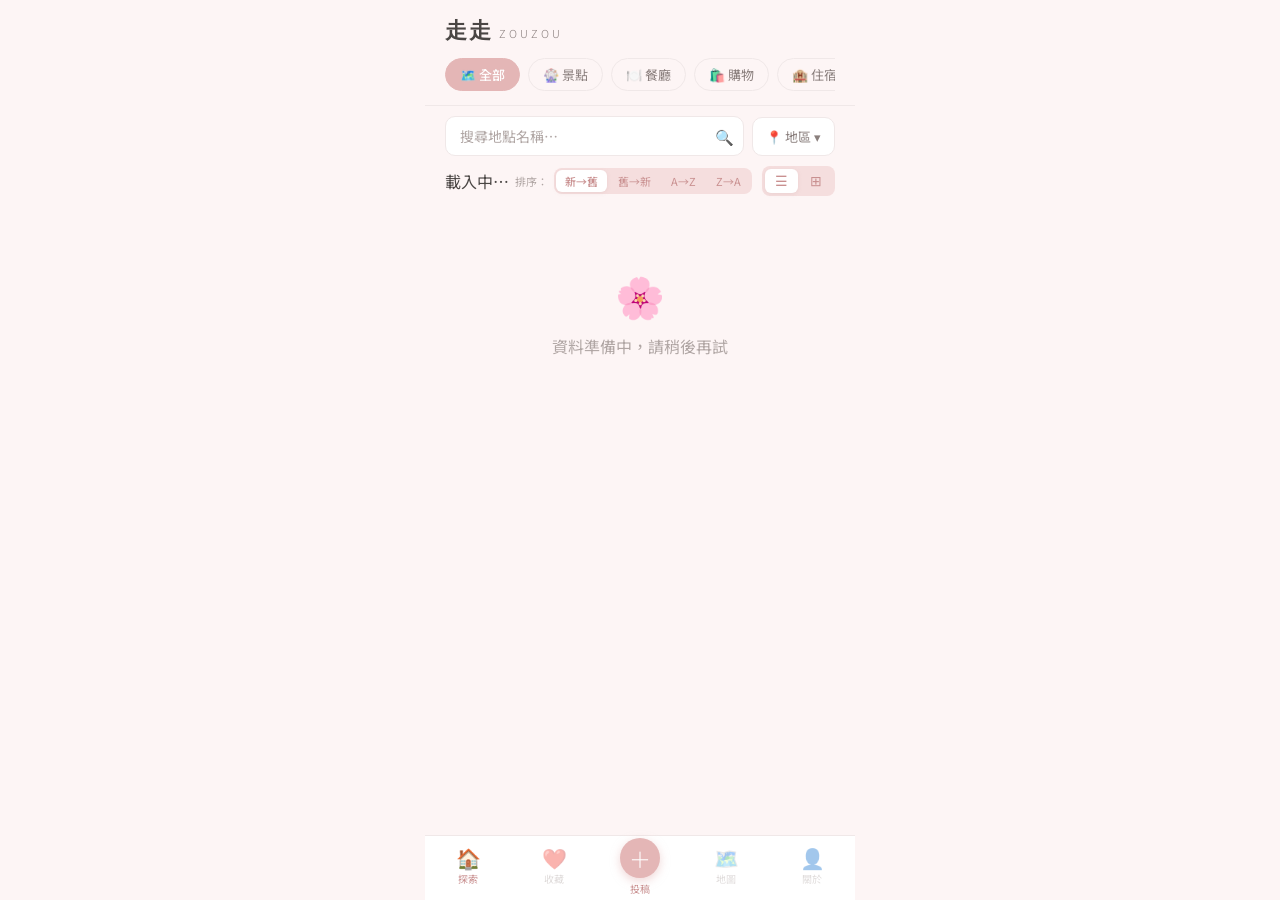
==== commit 3503c186: "Add files via upload" ====
--- a/index.html
+++ b/index.html
@@ -433,7 +433,8 @@
     <span class="result-count" id="resultCount">載入中…</span>
     <span style="font-size:11px;color:var(--text-xs);">排序：</span>
     <div class="sort-btns">
-      <button class="sort-btn active" id="sortTime" onclick="setSort('time')">最新</button>
+      <button class="sort-btn active" id="sortNew" onclick="setSort('new')">新→舊</button>
+      <button class="sort-btn" id="sortOld" onclick="setSort('old')">舊→新</button>
       <button class="sort-btn" id="sortNameAZ" onclick="setSort('nameAZ')">A→Z</button>
       <button class="sort-btn" id="sortNameZA" onclick="setSort('nameZA')">Z→A</button>
     </div>
@@ -587,7 +588,7 @@
 let currentView = 'list';
 let currentCat = '全部';
 let currentRegion = '全部';
-let currentSort = 'time';
+let currentSort = 'new';
 let currentDetail = null;
 
 // ══ DATA FETCH FROM GOOGLE SHEETS ══════════════════════════════════
@@ -655,22 +656,14 @@
     if (q && !p.name.toLowerCase().includes(q) && !p.tags.toLowerCase().includes(q)) return false;
     return true;
   });
-  if (currentSort === 'nameAZ') {
+  if (currentSort === 'new') {
+    result = [...result].reverse(); // id 越大 = 越下面 = 越新
+  } else if (currentSort === 'old') {
+    // 保持原始順序（id 由小到大）
+  } else if (currentSort === 'nameAZ') {
     result = [...result].sort((a, b) => a.name.localeCompare(b.name, 'zh-TW'));
   } else if (currentSort === 'nameZA') {
     result = [...result].sort((a, b) => b.name.localeCompare(a.name, 'zh-TW'));
-  } else if (currentSort === 'time') {
-    result = [...result].sort((a, b) => {
-      const parseDate = (str) => {
-        if (!str) return new Date(0);
-        const s = str
-          .replace('上午', 'AM').replace('下午', 'PM')
-          .replace(/(\d+)\/(\d+)\/(\d+)/, '$1-$2-$3');
-        const d = new Date(s);
-        return isNaN(d) ? new Date(0) : d;
-      };
-      return parseDate(b.createdAt) - parseDate(a.createdAt);
-    });
   }
   return result;
 }
@@ -879,7 +872,8 @@
 // ══ UI CONTROLS ════════════════════════════════════════════════════
 function setSort(s) {
   currentSort = s;
-  document.getElementById('sortTime').classList.toggle('active', s === 'time');
+  document.getElementById('sortNew').classList.toggle('active', s === 'new');
+  document.getElementById('sortOld').classList.toggle('active', s === 'old');
   document.getElementById('sortNameAZ').classList.toggle('active', s === 'nameAZ');
   document.getElementById('sortNameZA').classList.toggle('active', s === 'nameZA');
   renderList();
